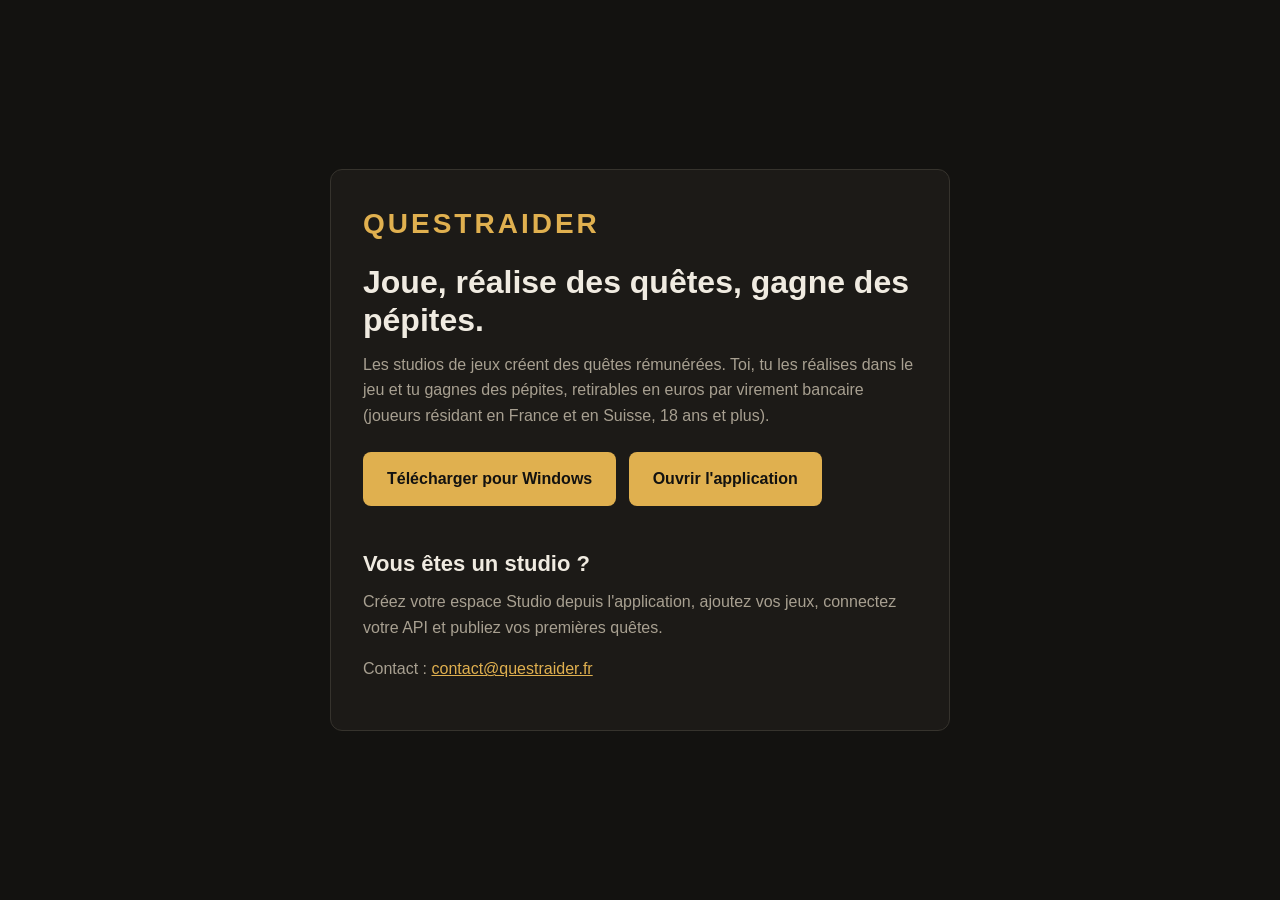
==== index.html @ fbab7c14 "Site questraider.fr : accueil et domaine" ====
<!doctype html>
<html lang="fr">
<head>
<meta charset="utf-8">
<meta name="viewport" content="width=device-width, initial-scale=1">
<meta name="description" content="QuestRaider : réalise des quêtes dans tes jeux préférés et gagne des pépites, retirables en euros.">
<title>QuestRaider</title>
<!--
  Page d'accueil minimale de questraider.fr (remplace la page de parking Ionos).
  Un vrai site sur le domaine d'envoi rassure les filtres anti-spam et les destinataires qui cliquent sur les liens.
-->
<style>
  :root { --ink:#131210; --gold:#E0B04F; --gold-hover:#EAC36F; --text:#F0EBE1; --text2:#A8A091; --surface:#1C1A17; --border:#36332D; }
  * { box-sizing:border-box; }
  body { margin:0; min-height:100vh; display:flex; align-items:center; justify-content:center; padding:24px 16px;
    background:var(--ink); color:var(--text); font-family:'Barlow','Segoe UI',Helvetica,Arial,sans-serif; line-height:1.6; }
  main { width:100%; max-width:620px; background:var(--surface); border:1px solid var(--border); border-radius:12px; padding:32px; }
  .logo { font-family:'Barlow Condensed','Arial Narrow',Arial,sans-serif; font-weight:700; font-size:28px; letter-spacing:3px;
    text-transform:uppercase; color:var(--gold); margin:0 0 16px; }
  h1 { font-family:'Barlow Condensed','Arial Narrow',Arial,sans-serif; font-size:32px; line-height:1.2; margin:0 0 12px; }
  h2 { font-family:'Barlow Condensed','Arial Narrow',Arial,sans-serif; font-size:22px; margin:24px 0 8px; }
  p { margin:0 0 16px; color:var(--text2); }
  .btn { display:inline-block; background:var(--gold); color:var(--ink); font-weight:700; text-decoration:none;
    padding:14px 24px; border-radius:8px; margin:8px 8px 16px 0; }
  .btn:hover, .btn:focus-visible { background:var(--gold-hover); }
  .btn:focus-visible { outline:2px solid #fff; outline-offset:2px; }
  a { color:var(--gold); }
</style>
</head>
<body>
<main>
  <p class="logo">QuestRaider</p>
  <h1>Joue, réalise des quêtes, gagne des pépites.</h1>
  <p>Les studios de jeux créent des quêtes rémunérées. Toi, tu les réalises dans le jeu et tu gagnes des pépites, retirables en euros par virement bancaire (joueurs résidant en France et en Suisse, 18 ans et plus).</p>
  <a class="btn" href="/telecharger/">Télécharger pour Windows</a>
  <a class="btn" href="/ouvrir/">Ouvrir l'application</a>
  <h2>Vous êtes un studio ?</h2>
  <p>Créez votre espace Studio depuis l'application, ajoutez vos jeux, connectez votre API et publiez vos premières quêtes.</p>
  <p>Contact : <a href="mailto:contact@questraider.fr">contact@questraider.fr</a></p>
</main>
</body>
</html>
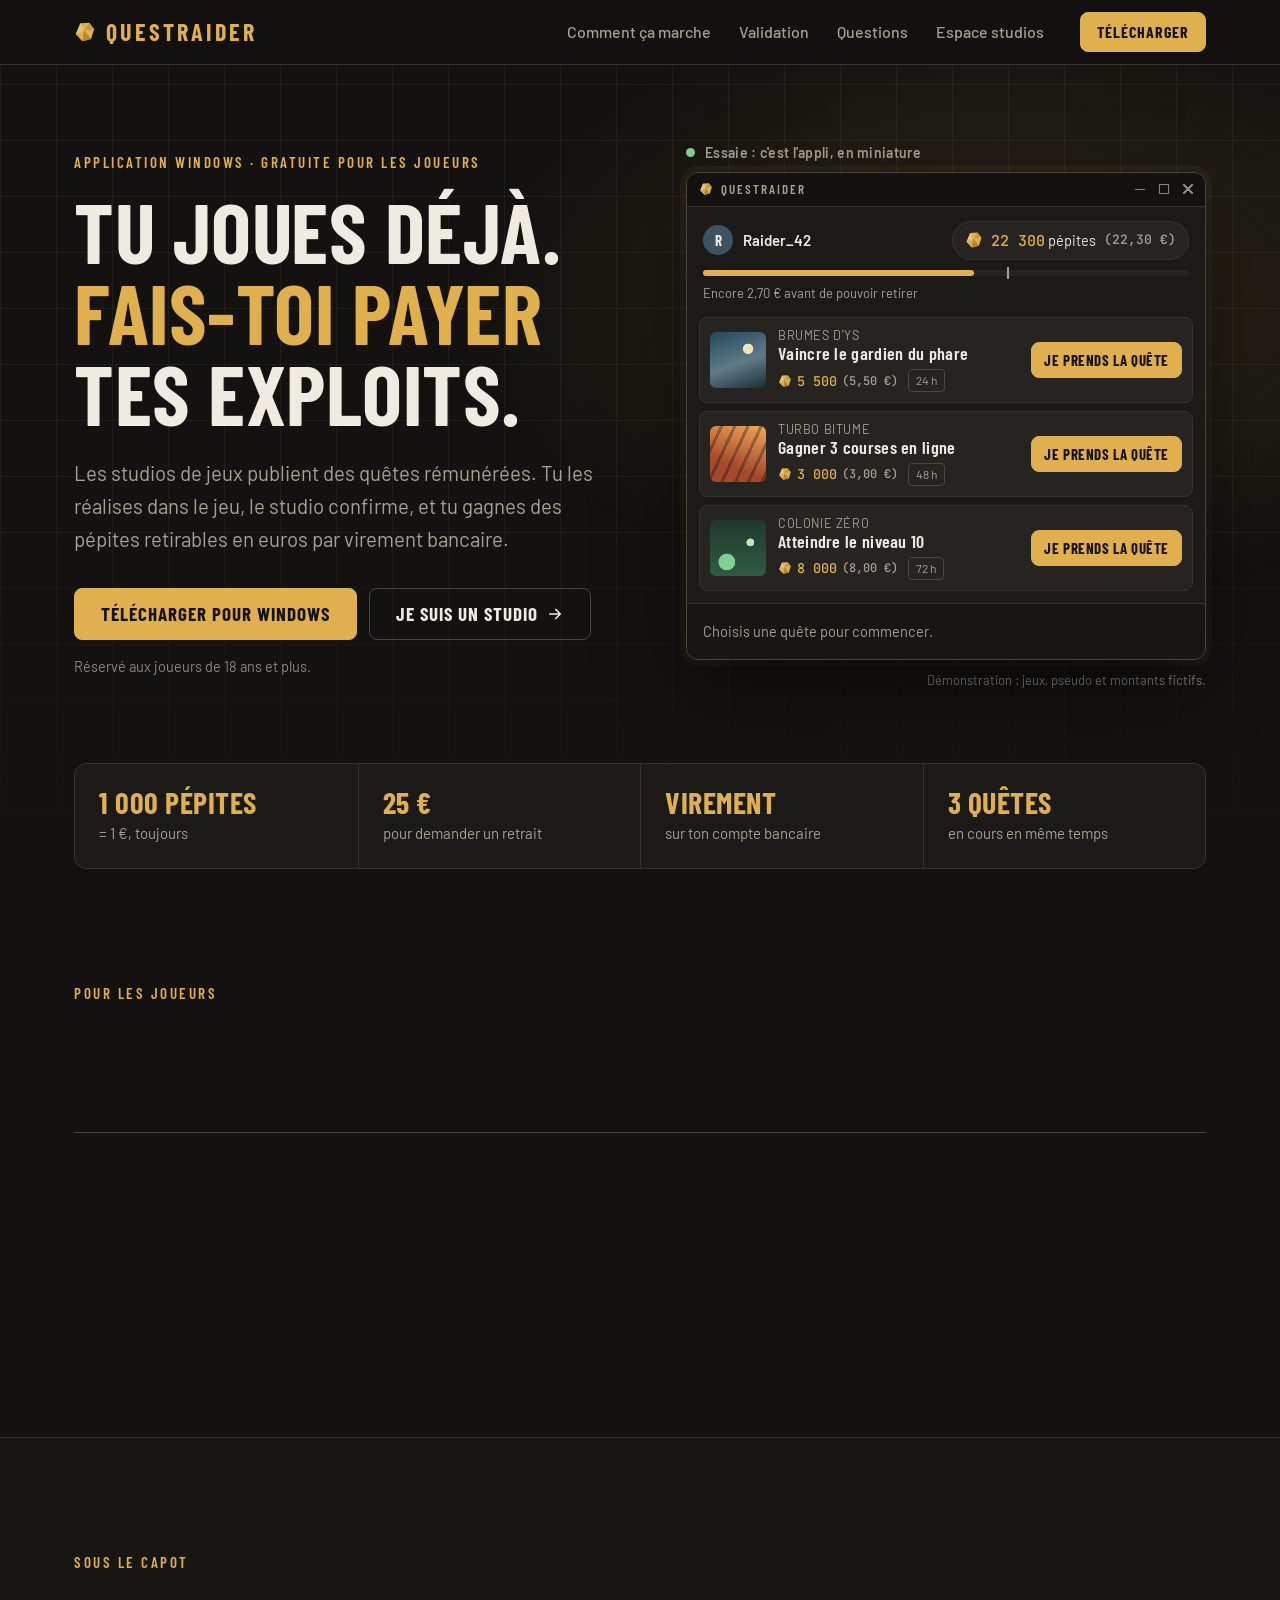
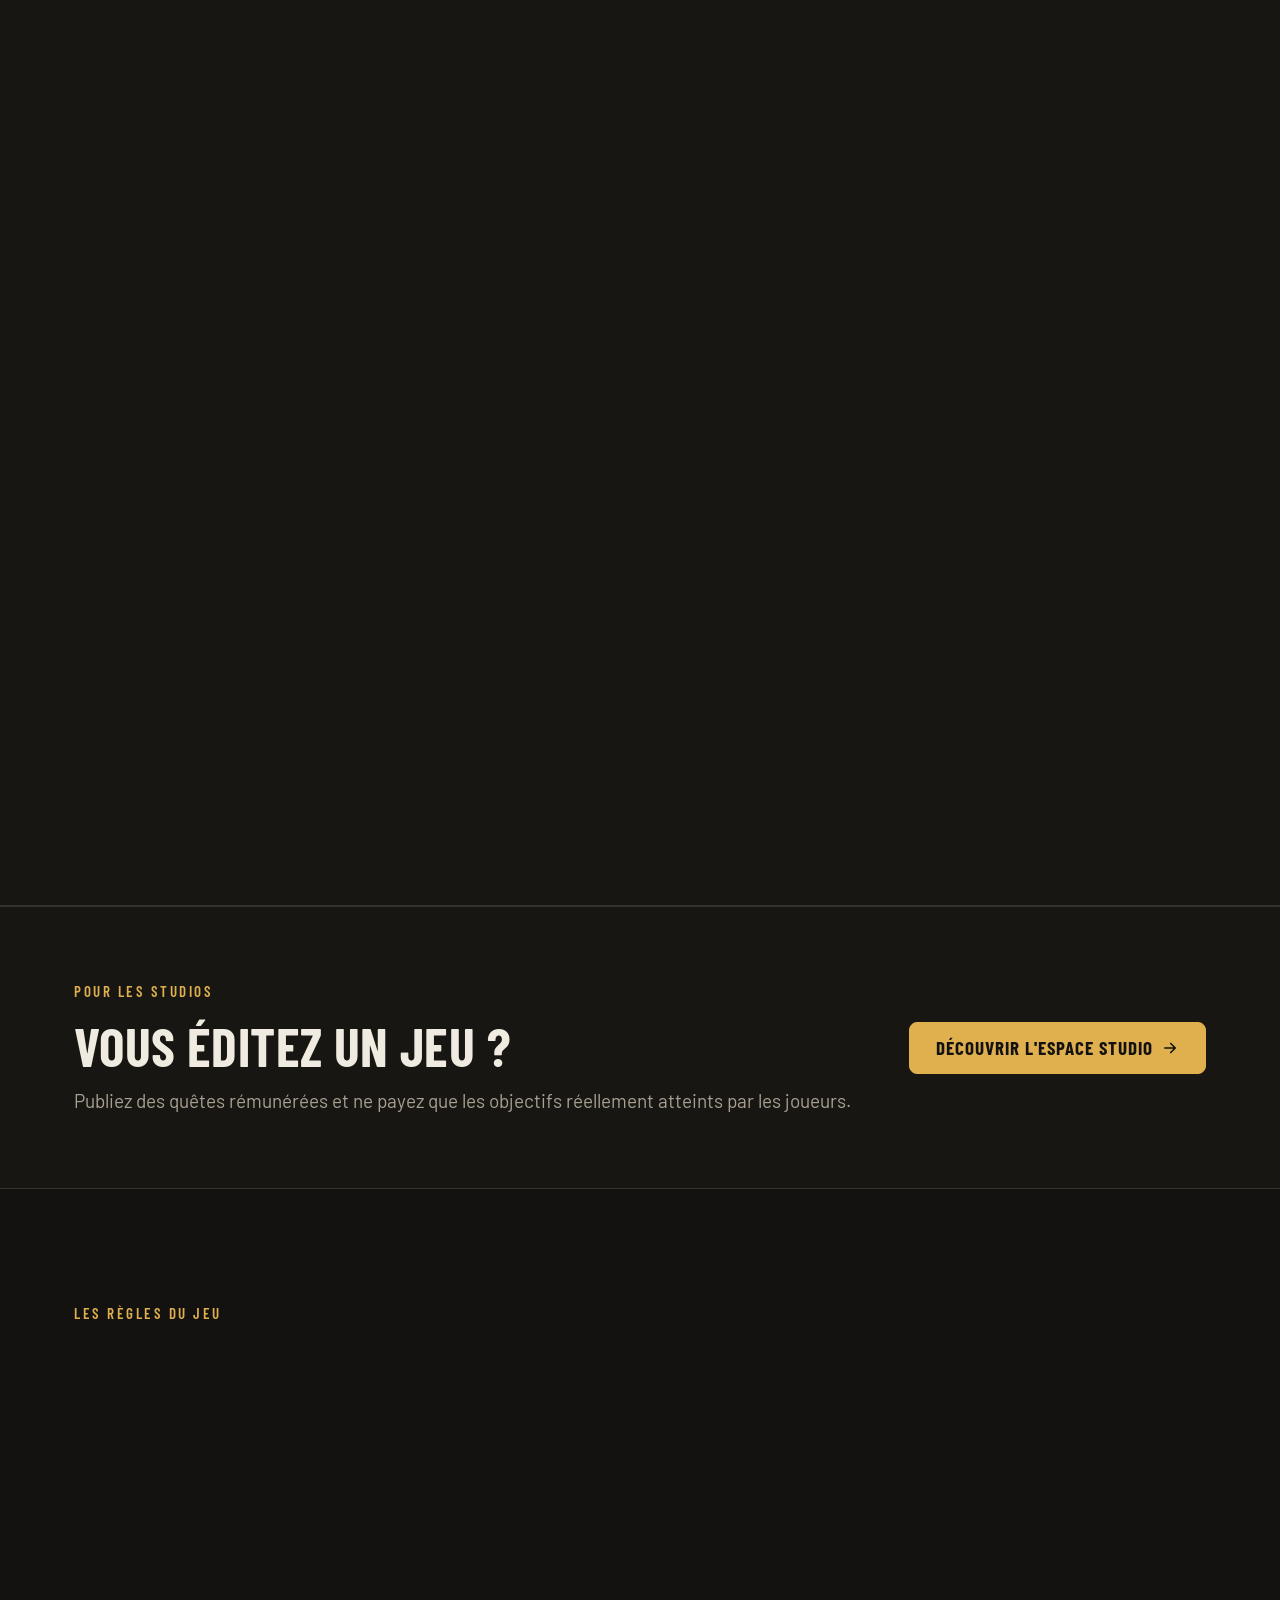
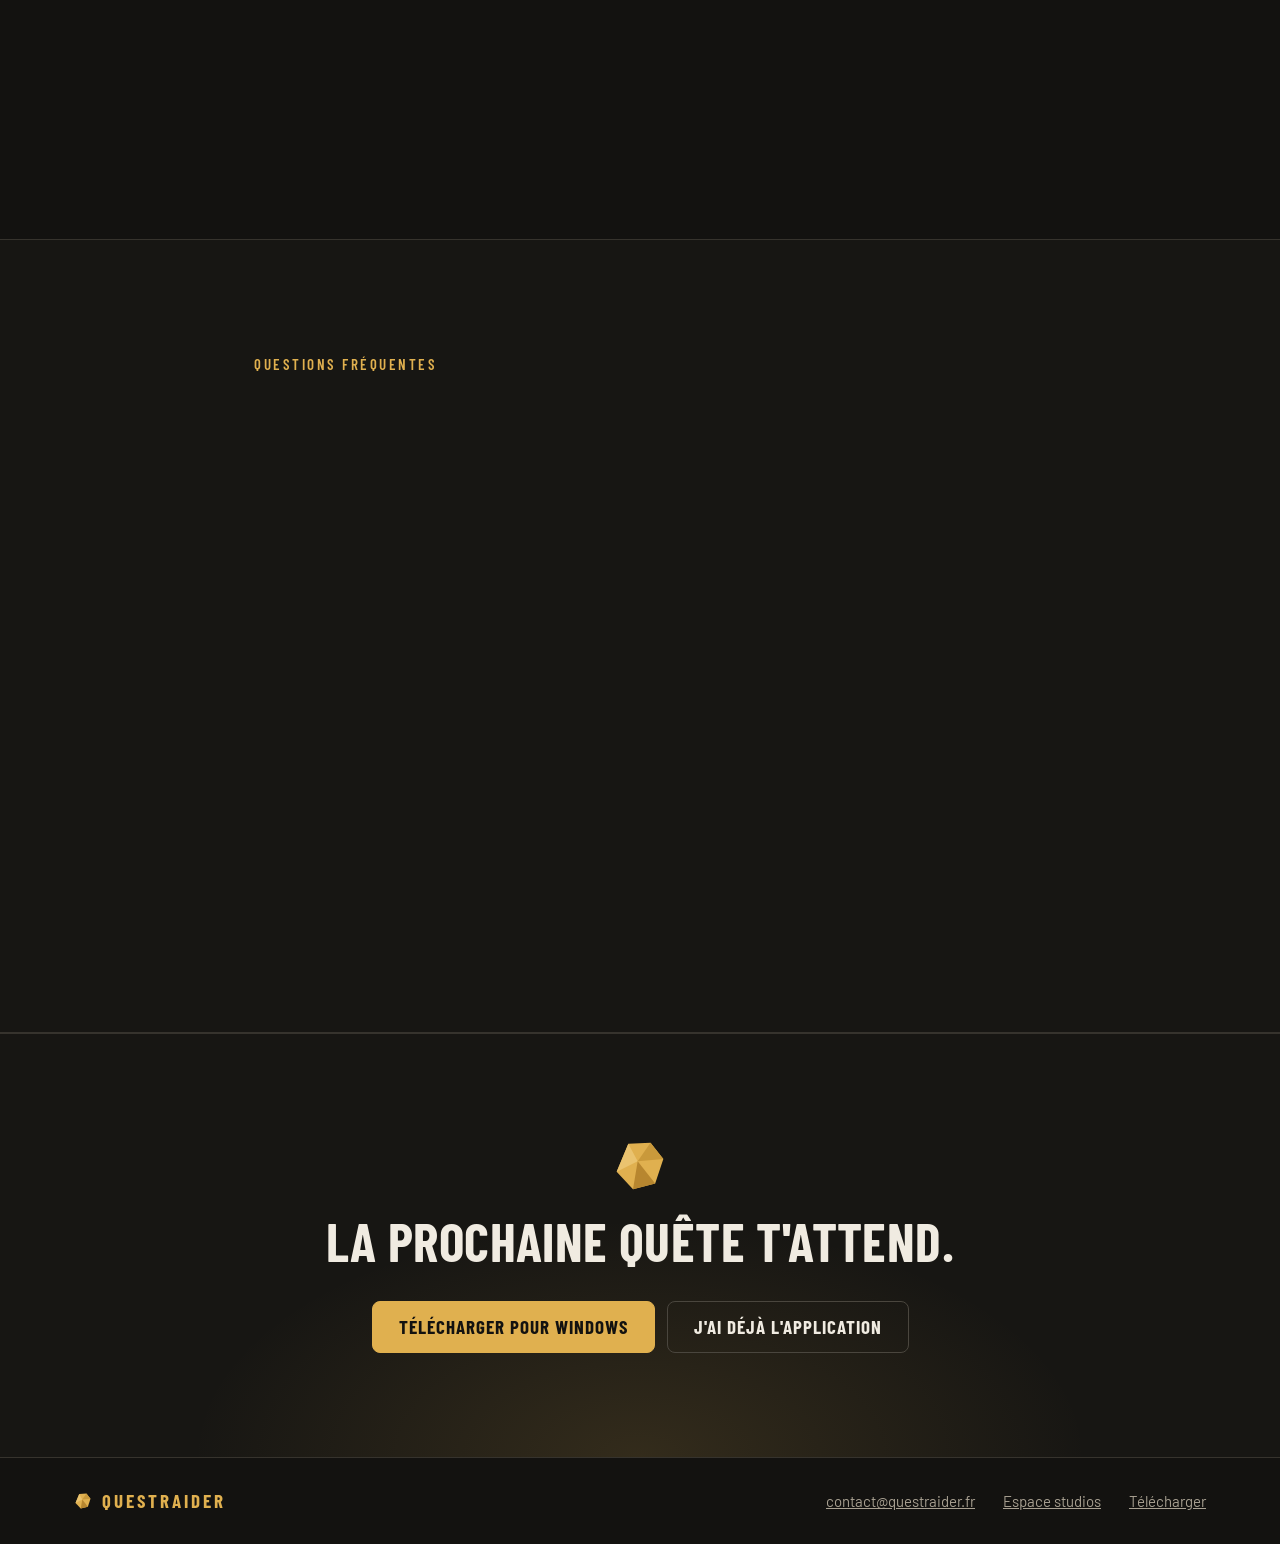
==== commit 6bbbdb27: "site joueurs: v1.0.0" ====
--- a/index.html
+++ b/index.html
@@ -3,40 +3,301 @@
 <head>
 <meta charset="utf-8">
 <meta name="viewport" content="width=device-width, initial-scale=1">
-<meta name="description" content="QuestRaider : réalise des quêtes dans tes jeux préférés et gagne des pépites, retirables en euros.">
-<title>QuestRaider</title>
-<!--
-  Page d'accueil minimale de questraider.fr (remplace la page de parking Ionos).
-  Un vrai site sur le domaine d'envoi rassure les filtres anti-spam et les destinataires qui cliquent sur les liens.
--->
-<style>
-  :root { --ink:#131210; --gold:#E0B04F; --gold-hover:#EAC36F; --text:#F0EBE1; --text2:#A8A091; --surface:#1C1A17; --border:#36332D; }
-  * { box-sizing:border-box; }
-  body { margin:0; min-height:100vh; display:flex; align-items:center; justify-content:center; padding:24px 16px;
-    background:var(--ink); color:var(--text); font-family:'Barlow','Segoe UI',Helvetica,Arial,sans-serif; line-height:1.6; }
-  main { width:100%; max-width:620px; background:var(--surface); border:1px solid var(--border); border-radius:12px; padding:32px; }
-  .logo { font-family:'Barlow Condensed','Arial Narrow',Arial,sans-serif; font-weight:700; font-size:28px; letter-spacing:3px;
-    text-transform:uppercase; color:var(--gold); margin:0 0 16px; }
-  h1 { font-family:'Barlow Condensed','Arial Narrow',Arial,sans-serif; font-size:32px; line-height:1.2; margin:0 0 12px; }
-  h2 { font-family:'Barlow Condensed','Arial Narrow',Arial,sans-serif; font-size:22px; margin:24px 0 8px; }
-  p { margin:0 0 16px; color:var(--text2); }
-  .btn { display:inline-block; background:var(--gold); color:var(--ink); font-weight:700; text-decoration:none;
-    padding:14px 24px; border-radius:8px; margin:8px 8px 16px 0; }
-  .btn:hover, .btn:focus-visible { background:var(--gold-hover); }
-  .btn:focus-visible { outline:2px solid #fff; outline-offset:2px; }
-  a { color:var(--gold); }
-</style>
+<title>QuestRaider — Gagne de l'argent en jouant à tes jeux PC</title>
+<meta name="description" content="Réalise des quêtes rémunérées dans tes jeux PC et gagne des pépites, retirables en euros par virement bancaire. Application Windows gratuite pour les joueurs.">
+<meta name="theme-color" content="#131210">
+<meta http-equiv="Content-Security-Policy" content="default-src 'self'; img-src 'self' data:; style-src 'self'; script-src 'self'; font-src 'self'; base-uri 'self'; form-action 'none'">
+<link rel="canonical" href="https://questraider.fr/">
+<meta property="og:type" content="website">
+<meta property="og:site_name" content="QuestRaider">
+<meta property="og:url" content="https://questraider.fr/">
+<meta property="og:title" content="QuestRaider — Gagne de l'argent en jouant à tes jeux PC">
+<meta property="og:description" content="Les studios publient des quêtes rémunérées. Tu les réalises dans le jeu, tu gagnes des pépites, tu les retires en euros.">
+<meta property="og:image" content="https://questraider.fr/assets/img/partage.png">
+<meta property="og:image:width" content="1200">
+<meta property="og:image:height" content="630">
+<meta property="og:image:alt" content="QuestRaider : des quêtes payées dans tes jeux">
+<meta property="og:locale" content="fr_FR">
+<meta name="twitter:card" content="summary_large_image">
+<script type="application/ld+json">{"@context":"https://schema.org","@graph":[{"@type":"Organization","@id":"https://questraider.fr/#organisation","name":"QuestRaider","url":"https://questraider.fr/","logo":"https://questraider.fr/assets/img/logo.png","email":"contact@questraider.fr"},{"@type":"WebSite","@id":"https://questraider.fr/#site","url":"https://questraider.fr/","name":"QuestRaider","inLanguage":"fr-FR","publisher":{"@id":"https://questraider.fr/#organisation"}},{"@type":"SoftwareApplication","name":"QuestRaider","description":"Application qui permet de réaliser des quêtes rémunérées dans des jeux vidéo et de retirer ses gains en euros.","operatingSystem":"Windows","applicationCategory":"GameApplication","downloadUrl":"https://questraider.fr/telecharger/","offers":{"@type":"Offer","price":"0","priceCurrency":"EUR"},"publisher":{"@id":"https://questraider.fr/#organisation"}},{"@type":"FAQPage","mainEntity":[{"@type":"Question","name":"C'est quoi, une pépite ?","acceptedAnswer":{"@type":"Answer","text":"C'est l'unité de compte de QuestRaider. 1 000 pépites valent 1 €. L'appli affiche toujours les deux : « 27 300 pépites (27,30 €) »."}},{"@type":"Question","name":"Comment je récupère mon argent ?","acceptedAnswer":{"@type":"Answer","text":"Dès que ton solde atteint 25 €, tu demandes un retrait dans l'appli. Tu indiques ton identité et ton IBAN, tu déposes une pièce d'identité, et l'équipe fait le virement sur ton compte bancaire."}},{"@type":"Question","name":"Qui peut s'inscrire comme joueur ?","acceptedAnswer":{"@type":"Answer","text":"Toute personne de 18 ans ou plus, avec un PC sous Windows (64 bits)."}},{"@type":"Question","name":"Comment QuestRaider sait que j'ai réussi ?","acceptedAnswer":{"@type":"Answer","text":"Il le demande au serveur du jeu, qui te reconnaît grâce à ton adresse e-mail. Utilise donc la même adresse sur QuestRaider et sur ton compte de jeu."}},{"@type":"Question","name":"Et si le jeu dit que ce n'est pas encore réussi ?","acceptedAnswer":{"@type":"Answer","text":"Tu gardes ta place. Tu peux revalider 5 minutes plus tard, tant que le délai de la quête n'est pas écoulé. Passé ce délai, la place est libérée."}},{"@type":"Question","name":"Est-ce que c'est gratuit ?","acceptedAnswer":{"@type":"Answer","text":"Oui. L'application est gratuite pour les joueurs : ce sont les studios qui financent les récompenses des quêtes."}}]}]}</script>
+<link rel="icon" href="/favicon.svg" type="image/svg+xml">
+<link rel="preload" href="/assets/fonts/barlow-condensed-latin-700-normal.woff2" as="font" type="font/woff2" crossorigin>
+<link rel="stylesheet" href="/assets/css/style.css">
+<script src="/assets/js/main.js" defer></script>
 </head>
 <body>
-<main>
-  <p class="logo">QuestRaider</p>
-  <h1>Joue, réalise des quêtes, gagne des pépites.</h1>
-  <p>Les studios de jeux créent des quêtes rémunérées. Toi, tu les réalises dans le jeu et tu gagnes des pépites, retirables en euros par virement bancaire (joueurs résidant en France et en Suisse, 18 ans et plus).</p>
-  <a class="btn" href="/telecharger/">Télécharger pour Windows</a>
-  <a class="btn" href="/ouvrir/">Ouvrir l'application</a>
-  <h2>Vous êtes un studio ?</h2>
-  <p>Créez votre espace Studio depuis l'application, ajoutez vos jeux, connectez votre API et publiez vos premières quêtes.</p>
-  <p>Contact : <a href="mailto:contact@questraider.fr">contact@questraider.fr</a></p>
+<a class="skip" href="#contenu">Aller au contenu</a>
+
+<svg width="0" height="0" class="defs" aria-hidden="true" focusable="false">
+  <symbol id="pepite" viewBox="0 0 24 24">
+    <path d="M7 2.5 16.5 2 22 9l-3.5 10.5L9 22 2 14.5z" fill="#E0B04F"/>
+    <path d="M7 2.5 11 10 2 14.5z" fill="#EAC36F"/>
+    <path d="M11 10 16.5 2 22 9z" fill="#C9993B"/>
+    <path d="M11 10 9 22l9.5-2.5z" fill="#B7862F"/>
+  </symbol>
+  <symbol id="check" viewBox="0 0 24 24"><path d="m5 12.5 4.5 4.5L19 7.5" fill="none" stroke="currentColor" stroke-width="2.6" stroke-linecap="round" stroke-linejoin="round"/></symbol>
+  <symbol id="fleche" viewBox="0 0 24 24"><path d="M5 12h14m-6-6 6 6-6 6" fill="none" stroke="currentColor" stroke-width="2.2" stroke-linecap="round" stroke-linejoin="round"/></symbol>
+</svg>
+
+<header class="nav" id="haut">
+  <div class="wrap nav__in">
+    <a class="logo" href="#haut" aria-label="QuestRaider, haut de page"><svg width="22" height="22" aria-hidden="true"><use href="#pepite"/></svg>QuestRaider</a>
+    <nav aria-label="Sections de la page">
+      <ul class="nav__links">
+        <li><a href="#joueurs">Comment ça marche</a></li>
+        <li><a href="#validation">Validation</a></li>
+        <li><a href="#questions">Questions</a></li>
+        <li><a href="/studios/">Espace studios</a></li>
+      </ul>
+    </nav>
+    <a class="btn btn--s" href="/telecharger/">Télécharger</a>
+  </div>
+</header>
+
+<main id="contenu">
+
+<!-- ───────────── Accueil ───────────── -->
+<section class="hero">
+  <div class="hero__grid" aria-hidden="true"></div>
+  <div class="wrap hero__in">
+    <div class="hero__txt">
+      <p class="kicker">Application Windows · gratuite pour les joueurs</p>
+      <h1>Tu joues déjà.<br><span class="or">Fais-toi payer</span><br>tes exploits.</h1>
+      <p class="lead">Les studios de jeux publient des quêtes rémunérées. Tu les réalises dans le jeu, le studio confirme, et tu gagnes des pépites retirables en euros par virement bancaire.</p>
+      <div class="cta">
+        <a class="btn" href="/telecharger/">Télécharger pour Windows</a>
+        <a class="btn btn--ghost" href="/studios/">Je suis un studio <svg width="18" height="18" aria-hidden="true"><use href="#fleche"/></svg></a>
+      </div>
+      <p class="small">Réservé aux joueurs de 18 ans et plus.</p>
+    </div>
+
+    <!-- Aperçu 1 : l'appli côté joueur -->
+    <div class="hero__demo">
+      <p class="demo-tag"><span class="pulse" aria-hidden="true"></span>Essaie : c'est l'appli, en miniature</p>
+      <div class="app" id="demo-joueur">
+        <div class="app__bar" aria-hidden="true">
+          <span class="app__title"><svg width="14" height="14"><use href="#pepite"/></svg>QuestRaider</span>
+          <span class="app__win"><i></i><i></i><i></i></span>
+        </div>
+        <div class="app__top">
+          <div class="app__who"><span class="avatar" aria-hidden="true">R</span><span>Raider_42</span></div>
+          <div class="solde" id="solde">
+            <svg width="18" height="18" aria-hidden="true"><use href="#pepite"/></svg>
+            <span class="solde__n"><b id="solde-pepites">22 300</b> pépites</span>
+            <span class="solde__e" id="solde-euros">(22,30 €)</span>
+          </div>
+        </div>
+        <div class="seuil">
+          <div class="seuil__bar"><span id="seuil-fill"></span><i aria-hidden="true"></i></div>
+          <p class="seuil__txt" id="seuil-txt">Encore 2,70 € avant de pouvoir retirer</p>
+        </div>
+        <ul class="quetes" id="quetes">
+          <li class="quete" data-pepites="5500" data-etat="libre">
+            <div class="quete__art quete__art--a" aria-hidden="true"></div>
+            <div class="quete__txt">
+              <p class="quete__jeu">Brumes d'Ys</p>
+              <p class="quete__nom">Vaincre le gardien du phare</p>
+              <p class="quete__meta"><span class="gain"><svg width="14" height="14" aria-hidden="true"><use href="#pepite"/></svg>5 500 <small>(5,50 €)</small></span><span class="quete__delai">24 h</span><span class="quete__etat"></span></p>
+            </div>
+            <button class="btn btn--xs quete__btn" type="button">Je prends la quête</button>
+          </li>
+          <li class="quete" data-pepites="3000" data-etat="libre">
+            <div class="quete__art quete__art--b" aria-hidden="true"></div>
+            <div class="quete__txt">
+              <p class="quete__jeu">Turbo Bitume</p>
+              <p class="quete__nom">Gagner 3 courses en ligne</p>
+              <p class="quete__meta"><span class="gain"><svg width="14" height="14" aria-hidden="true"><use href="#pepite"/></svg>3 000 <small>(3,00 €)</small></span><span class="quete__delai">48 h</span><span class="quete__etat"></span></p>
+            </div>
+            <button class="btn btn--xs quete__btn" type="button">Je prends la quête</button>
+          </li>
+          <li class="quete" data-pepites="8000" data-etat="libre">
+            <div class="quete__art quete__art--c" aria-hidden="true"></div>
+            <div class="quete__txt">
+              <p class="quete__jeu">Colonie Zéro</p>
+              <p class="quete__nom">Atteindre le niveau 10</p>
+              <p class="quete__meta"><span class="gain"><svg width="14" height="14" aria-hidden="true"><use href="#pepite"/></svg>8 000 <small>(8,00 €)</small></span><span class="quete__delai">72 h</span><span class="quete__etat"></span></p>
+            </div>
+            <button class="btn btn--xs quete__btn" type="button">Je prends la quête</button>
+          </li>
+        </ul>
+        <div class="app__foot">
+          <p id="demo-msg" role="status" aria-live="polite">Choisis une quête pour commencer.</p>
+          <button class="lien" type="button" id="demo-reset" hidden>Recommencer</button>
+        </div>
+      </div>
+      <p class="demo-note">Démonstration : jeux, pseudo et montants fictifs.</p>
+    </div>
+  </div>
+
+  <div class="wrap">
+    <ul class="faits">
+      <li><b>1 000 pépites</b><span>= 1 €, toujours</span></li>
+      <li><b>25 €</b><span>pour demander un retrait</span></li>
+      <li><b>Virement</b><span>sur ton compte bancaire</span></li>
+      <li><b>3 quêtes</b><span>en cours en même temps</span></li>
+    </ul>
+  </div>
+</section>
+
+<!-- ───────────── Joueurs ───────────── -->
+<section class="bloc" id="joueurs">
+  <div class="wrap">
+    <p class="kicker">Pour les joueurs</p>
+    <h2>Quatre étapes, pas une de plus.</h2>
+    <ol class="etapes">
+      <li>
+        <span class="etapes__n">01</span>
+        <h3>Tu choisis une quête</h3>
+        <p>Le catalogue affiche les jeux, l'objectif, la récompense et le temps dont tu disposes : 12, 24, 48 ou 72 heures.</p>
+      </li>
+      <li>
+        <span class="etapes__n">02</span>
+        <h3>Tu joues</h3>
+        <p>Dans le vrai jeu, avec la même adresse e-mail que sur QuestRaider. C'est elle qui permet au studio de te reconnaître.</p>
+      </li>
+      <li>
+        <span class="etapes__n">03</span>
+        <h3>Tu valides</h3>
+        <p>Un bouton dans l'appli. QuestRaider demande au studio si l'objectif est atteint, la réponse arrive en quelques secondes.</p>
+      </li>
+      <li>
+        <span class="etapes__n">04</span>
+        <h3>Tu encaisses</h3>
+        <p>Les pépites arrivent sur ton solde. Dès 25 €, tu demandes un virement sur ton compte bancaire.</p>
+      </li>
+    </ol>
+  </div>
+</section>
+
+<!-- ───────────── Validation (aperçu 2) ───────────── -->
+<section class="bloc bloc--scene" id="validation">
+  <div class="wrap">
+    <p class="kicker">Sous le capot</p>
+    <h2>Pas de capture d'écran à envoyer.<br>Le jeu répond lui-même.</h2>
+    <p class="chapo">Quand un joueur clique sur « Valider la quête », QuestRaider pose une seule question au serveur du jeu : cette quête est-elle réussie pour ce joueur ? Lance l'appel pour voir ce qui se passe dans chaque cas.</p>
+
+    <div class="flux" id="demo-api" data-cas="ok">
+      <div class="flux__cas" role="group" aria-label="Cas à simuler">
+        <button type="button" class="chip" data-cas="ok" aria-pressed="true">Quête réussie</button>
+        <button type="button" class="chip" data-cas="non" aria-pressed="false">Pas encore réussie</button>
+        <button type="button" class="chip" data-cas="muet" aria-pressed="false">Le studio ne répond pas</button>
+      </div>
+
+      <div class="flux__ligne" aria-hidden="true">
+        <div class="noeud"><span class="noeud__ic">1</span><b>Appli du joueur</b><small>« Valider la quête »</small></div>
+        <div class="tuyau"><span class="paquet paquet--aller"></span></div>
+        <div class="noeud"><span class="noeud__ic">2</span><b>QuestRaider</b><small>signe la demande</small></div>
+        <div class="tuyau"><span class="paquet paquet--aller paquet--b"></span><span class="paquet paquet--retour"></span></div>
+        <div class="noeud"><span class="noeud__ic">3</span><b>Serveur du jeu</b><small>répond oui ou non</small></div>
+      </div>
+
+      <div class="flux__codes">
+        <figure class="code">
+          <figcaption>Ce que QuestRaider envoie</figcaption>
+<pre><code><span class="c-k">POST</span> https://api.votre-jeu.example/questraider
+Content-Type: application/json
+X-QuestRaider-Timestamp: <span class="c-n">1795376785</span>
+X-QuestRaider-Signature: sha256=<span class="c-n">9f2c41…e41b</span>
+
+{ <span class="c-s">"quest_name"</span>: <span class="c-s">"gardien_du_phare"</span>,
+  <span class="c-s">"email"</span>: <span class="c-s">"joueur@exemple.fr"</span> }</code></pre>
+        </figure>
+        <figure class="code code--rep">
+          <figcaption>Ce que le jeu répond</figcaption>
+          <pre><code id="api-rep" class="attente">— en attente de l'appel —</code></pre>
+          <p class="verdict" id="api-verdict" role="status" aria-live="polite"></p>
+        </figure>
+      </div>
+
+      <div class="flux__go">
+        <button class="btn" type="button" id="api-go">Lancer l'appel</button>
+        <p class="small">La demande est signée avec la clé secrète du studio : le serveur du jeu peut vérifier qu'elle vient bien de QuestRaider.</p>
+      </div>
+    </div>
+  </div>
+</section>
+
+<!-- ───────────── Renvoi vers la landing studios ───────────── -->
+<section class="bande" id="studios">
+  <div class="wrap bande__in">
+    <div>
+      <p class="kicker">Pour les studios</p>
+      <h2>Vous éditez un jeu ?</h2>
+      <p class="chapo">Publiez des quêtes rémunérées et ne payez que les objectifs réellement atteints par les joueurs.</p>
+    </div>
+    <a class="btn" href="/studios/">Découvrir l'espace Studio <svg width="18" height="18" aria-hidden="true"><use href="#fleche"/></svg></a>
+  </div>
+</section>
+
+<!-- ───────────── Confiance ───────────── -->
+<section class="bloc" id="confiance">
+  <div class="wrap">
+    <p class="kicker">Les règles du jeu</p>
+    <h2>Chacun sait à quoi s'en tenir.</h2>
+    <ul class="regles">
+      <li><svg width="20" height="20" aria-hidden="true"><use href="#check"/></svg><div><h3>Des studios vérifiés</h3><p>Chaque studio et chaque jeu est contrôlé par l'équipe avant d'apparaître dans le catalogue.</p></div></li>
+      <li><svg width="20" height="20" aria-hidden="true"><use href="#check"/></svg><div><h3>Un budget réservé d'avance</h3><p>La récompense d'une quête est bloquée dès sa publication : une place prise est une place payable.</p></div></li>
+      <li><svg width="20" height="20" aria-hidden="true"><use href="#check"/></svg><div><h3>Ton e-mail, avec ton accord</h3><p>Il n'est transmis au studio que si tu l'acceptes, pour vérifier tes quêtes. Tu peux retirer cet accord.</p></div></li>
+      <li><svg width="20" height="20" aria-hidden="true"><use href="#check"/></svg><div><h3>Une quête, une fois</h3><p>Chaque quête se réussit une seule fois par joueur. Les connexions par VPN sont refusées.</p></div></li>
+    </ul>
+  </div>
+</section>
+
+<!-- ───────────── Questions ───────────── -->
+<section class="bloc bloc--scene" id="questions">
+  <div class="wrap wrap--etroit">
+    <p class="kicker">Questions fréquentes</p>
+    <h2>Ce qu'on nous demande.</h2>
+    <div class="faq">
+      <details>
+        <summary>C'est quoi, une pépite ?</summary>
+        <p>C'est l'unité de compte de QuestRaider. 1 000 pépites valent 1 €. L'appli affiche toujours les deux : « 27 300 pépites (27,30 €) ».</p>
+      </details>
+      <details>
+        <summary>Comment je récupère mon argent ?</summary>
+        <p>Dès que ton solde atteint 25 €, tu demandes un retrait dans l'appli. Tu indiques ton identité et ton IBAN, tu déposes une pièce d'identité, et l'équipe fait le virement sur ton compte bancaire.</p>
+      </details>
+      <details>
+        <summary>Qui peut s'inscrire comme joueur ?</summary>
+        <p>Toute personne de 18 ans ou plus, avec un PC sous Windows (64 bits).</p>
+      </details>
+      <details>
+        <summary>Comment QuestRaider sait que j'ai réussi ?</summary>
+        <p>Il le demande au serveur du jeu, qui te reconnaît grâce à ton adresse e-mail. Utilise donc la même adresse sur QuestRaider et sur ton compte de jeu.</p>
+      </details>
+      <details>
+        <summary>Et si le jeu dit que ce n'est pas encore réussi ?</summary>
+        <p>Tu gardes ta place. Tu peux revalider 5 minutes plus tard, tant que le délai de la quête n'est pas écoulé. Passé ce délai, la place est libérée.</p>
+      </details>
+      <details>
+        <summary>Est-ce que c'est gratuit ?</summary>
+        <p>Oui. L'application est gratuite pour les joueurs : ce sont les studios qui financent les récompenses des quêtes.</p>
+      </details>
+    </div>
+  </div>
+</section>
+
+<!-- ───────────── Appel final ───────────── -->
+<section class="fin">
+  <div class="wrap fin__in">
+    <svg width="56" height="56" aria-hidden="true"><use href="#pepite"/></svg>
+    <h2>La prochaine quête t'attend.</h2>
+    <div class="cta cta--centre">
+      <a class="btn" href="/telecharger/">Télécharger pour Windows</a>
+      <a class="btn btn--ghost" href="/ouvrir/">J'ai déjà l'application</a>
+    </div>
+  </div>
+</section>
+
 </main>
+
+<footer class="pied">
+  <div class="wrap pied__in">
+    <span class="logo logo--s"><svg width="18" height="18" aria-hidden="true"><use href="#pepite"/></svg>QuestRaider</span>
+    <a href="mailto:contact@questraider.fr">contact@questraider.fr</a>
+    <a href="/studios/">Espace studios</a>
+    <a href="/telecharger/">Télécharger</a>
+  </div>
+</footer>
 </body>
 </html>
--- a/assets/css/style.css
+++ b/assets/css/style.css
@@ -0,0 +1,386 @@
+/* QuestRaider — landing page. Couleurs « Laiton » reprises de l'appli (design/tokens.ts). */
+
+@font-face { font-family: 'Barlow'; font-weight: 400; font-display: swap; src: url('../fonts/barlow-latin-400-normal.woff2') format('woff2'); }
+@font-face { font-family: 'Barlow'; font-weight: 500; font-display: swap; src: url('../fonts/barlow-latin-500-normal.woff2') format('woff2'); }
+@font-face { font-family: 'Barlow'; font-weight: 600; font-display: swap; src: url('../fonts/barlow-latin-600-normal.woff2') format('woff2'); }
+@font-face { font-family: 'Barlow'; font-weight: 700; font-display: swap; src: url('../fonts/barlow-latin-700-normal.woff2') format('woff2'); }
+@font-face { font-family: 'Barlow Condensed'; font-weight: 600; font-display: swap; src: url('../fonts/barlow-condensed-latin-600-normal.woff2') format('woff2'); }
+@font-face { font-family: 'Barlow Condensed'; font-weight: 700; font-display: swap; src: url('../fonts/barlow-condensed-latin-700-normal.woff2') format('woff2'); }
+@font-face { font-family: 'JetBrains Mono'; font-weight: 500; font-display: swap; src: url('../fonts/jetbrains-mono-latin-500-normal.woff2') format('woff2'); }
+
+:root {
+  --bg: #131210;
+  --scene: #171613;
+  --s1: #1C1A17;
+  --s2: #262420;
+  --border: #36332D;
+  --border-2: #4A463E;
+  --text: #F0EBE1;
+  --text-2: #A8A091;
+  --text-3: #8C8577;
+  --gold: #E0B04F;
+  --gold-hover: #EAC36F;
+  --gold-press: #C9993B;
+  --on-gold: #131210;
+  --green: #7FCF96;
+  --green-bg: #1A2A1F;
+  --error: #F07A6A;
+  --error-bg: #2B1A17;
+  --warn: #F2A65A;
+  --warn-bg: #2B2216;
+  --info: #9DB8D0;
+  --info-bg: #1A222B;
+  --title: 'Barlow Condensed', 'Arial Narrow', sans-serif;
+  --body: 'Barlow', 'Segoe UI', Helvetica, Arial, sans-serif;
+  --mono: 'JetBrains Mono', Consolas, monospace;
+  --r-s: 6px;
+  --r-m: 8px;
+  --r-l: 12px;
+  --ease: cubic-bezier(.2, .7, .2, 1);
+}
+
+*, *::before, *::after { box-sizing: border-box; }
+html { scroll-behavior: smooth; scroll-padding-top: 80px; -webkit-text-size-adjust: 100%; }
+body { margin: 0; background: var(--bg); color: var(--text); font: 400 17px/1.6 var(--body); overflow-x: hidden; }
+h1, h2, h3, p, ul, ol, dl, dd, figure, pre { margin: 0; }
+ul, ol { padding: 0; list-style: none; }
+a { color: var(--gold); }
+button { font: inherit; color: inherit; cursor: pointer; }
+:focus-visible { outline: 2px solid #fff; outline-offset: 3px; border-radius: 4px; }
+.defs { position: absolute; }
+[hidden] { display: none !important; }
+
+.skip { position: absolute; left: 16px; top: -60px; z-index: 100; background: var(--gold); color: var(--on-gold); padding: 10px 16px; border-radius: var(--r-m); font-weight: 700; text-decoration: none; }
+.skip:focus { top: 12px; }
+
+.wrap { width: 100%; max-width: 1180px; margin: 0 auto; padding: 0 24px; }
+.wrap--etroit { max-width: 820px; }
+
+/* ── Typo ── */
+h1, h2, h3, .logo, .kicker, .btn, .calc__titre { font-family: var(--title); }
+h1 { font-weight: 700; font-size: clamp(46px, 6.6vw, 88px); line-height: .96; text-transform: uppercase; letter-spacing: .5px; }
+h2 { font-weight: 700; font-size: clamp(32px, 4.2vw, 54px); line-height: 1.02; text-transform: uppercase; letter-spacing: .4px; }
+h3 { font-weight: 600; font-size: 23px; line-height: 1.15; letter-spacing: .3px; }
+.or { color: var(--gold); }
+.kicker { font-weight: 600; font-size: 15px; letter-spacing: 2.5px; text-transform: uppercase; color: var(--gold); margin-bottom: 16px; }
+.lead { font-size: clamp(18px, 1.6vw, 21px); color: var(--text-2); max-width: 34em; }
+.chapo { font-size: 19px; color: var(--text-2); max-width: 44em; margin-top: 20px; }
+.small { font-size: 14.5px; color: var(--text-3); line-height: 1.5; }
+code { font-family: var(--mono); font-size: .88em; }
+p code { background: var(--s2); border: 1px solid var(--border); border-radius: 4px; padding: 1px 6px; color: var(--text); white-space: nowrap; }
+
+/* ── Boutons ── */
+.btn { display: inline-flex; align-items: center; justify-content: center; gap: 8px; min-height: 52px; padding: 0 26px; border: 1px solid var(--gold); border-radius: var(--r-m);
+  background: var(--gold); color: var(--on-gold); font-weight: 700; font-size: 19px; letter-spacing: 1px; text-transform: uppercase; text-decoration: none; white-space: nowrap;
+  transition: background .15s, border-color .15s, transform .15s var(--ease); }
+.btn:hover { background: var(--gold-hover); border-color: var(--gold-hover); }
+.btn:active { background: var(--gold-press); transform: translateY(1px); }
+.btn--ghost { background: transparent; color: var(--text); border-color: var(--border-2); }
+.btn--ghost:hover { background: var(--s2); border-color: var(--text-2); }
+.btn--s { min-height: 40px; padding: 0 16px; font-size: 16px; }
+.btn--xs { min-height: 36px; padding: 0 12px; font-size: 15px; letter-spacing: .6px; }
+.btn[disabled] { background: var(--s2); border-color: var(--border); color: var(--text-3); cursor: default; }
+.lien { background: none; border: 0; padding: 4px 0; color: var(--gold); text-decoration: underline; font-size: 14.5px; white-space: nowrap; }
+.cta { display: flex; flex-wrap: wrap; gap: 12px; margin: 32px 0 16px; }
+.cta--centre { justify-content: center; }
+
+/* ── Navigation ── */
+.nav { position: sticky; top: 0; z-index: 50; background: rgba(19, 18, 16, .86); backdrop-filter: blur(10px); border-bottom: 1px solid var(--border); }
+.nav__in { display: flex; align-items: center; gap: 24px; height: 64px; }
+.logo { display: inline-flex; align-items: center; gap: 10px; font-weight: 700; font-size: 24px; letter-spacing: 3px; text-transform: uppercase; color: var(--gold); text-decoration: none; }
+.logo--s { font-size: 19px; }
+.nav nav { margin-left: auto; }
+.nav__links { display: flex; gap: 4px; }
+.nav__links a { display: block; padding: 8px 12px; border-radius: var(--r-s); color: var(--text-2); text-decoration: none; font-weight: 500; font-size: 16px; }
+.nav__links a:hover { color: var(--text); background: var(--s2); }
+
+/* ── Accueil ── */
+.hero { position: relative; padding: 72px 0 0; overflow: hidden; }
+.hero__grid { position: absolute; inset: 0; pointer-events: none;
+  background:
+    radial-gradient(60% 55% at 78% 30%, rgba(224, 176, 79, .13), transparent 70%),
+    repeating-linear-gradient(0deg, rgba(74, 70, 62, .22) 0 1px, transparent 1px 56px),
+    repeating-linear-gradient(90deg, rgba(74, 70, 62, .22) 0 1px, transparent 1px 56px);
+  -webkit-mask-image: linear-gradient(180deg, #000 55%, transparent);
+  mask-image: linear-gradient(180deg, #000 55%, transparent); }
+.hero__in { position: relative; display: grid; grid-template-columns: minmax(0, 1fr) minmax(0, 520px); gap: 56px; align-items: center; }
+.hero__txt .lead { margin-top: 24px; }
+
+.demo-tag { display: inline-flex; align-items: center; gap: 10px; margin-bottom: 12px; font: 600 14px/1 var(--body); letter-spacing: .3px; color: var(--text-2); }
+.pulse { width: 9px; height: 9px; border-radius: 50%; background: var(--green); box-shadow: 0 0 0 0 rgba(127, 207, 150, .6); animation: pulse 2s infinite; }
+@keyframes pulse { 70% { box-shadow: 0 0 0 9px rgba(127, 207, 150, 0); } 100% { box-shadow: 0 0 0 0 rgba(127, 207, 150, 0); } }
+.demo-note { margin-top: 10px; font-size: 13px; color: var(--text-3); text-align: right; }
+
+/* ── Fenêtre de l'appli (aperçu 1) ── */
+.app { position: relative; background: var(--s1); border: 1px solid var(--border-2); border-radius: var(--r-l); box-shadow: 0 30px 80px -20px rgba(0, 0, 0, .8), 0 0 0 6px rgba(224, 176, 79, .05); overflow: hidden; }
+.app__bar { display: flex; align-items: center; justify-content: space-between; height: 34px; padding: 0 12px; background: var(--bg); border-bottom: 1px solid var(--border); }
+.app__title { display: inline-flex; align-items: center; gap: 8px; font: 600 13px/1 var(--title); letter-spacing: 2px; text-transform: uppercase; color: var(--text-2); }
+.app__win { display: inline-flex; gap: 14px; }
+.app__win i { width: 10px; height: 10px; border: 1.5px solid var(--text-3); }
+.app__win i:first-child { height: 0; border-width: 1.5px 0 0; align-self: center; }
+.app__win i:last-child { border: 0; background: linear-gradient(45deg, transparent 44%, var(--text-3) 44% 56%, transparent 56%), linear-gradient(-45deg, transparent 44%, var(--text-3) 44% 56%, transparent 56%); }
+.app__top { display: flex; align-items: center; justify-content: space-between; gap: 12px; padding: 14px 16px 10px; }
+.app__who { display: flex; align-items: center; gap: 10px; font-weight: 600; font-size: 15px; }
+.avatar { display: grid; place-items: center; width: 30px; height: 30px; border-radius: 50%; background: #3E5361; color: var(--text); font: 700 15px var(--title); }
+.solde { display: flex; align-items: center; gap: 8px; padding: 7px 12px; background: var(--s2); border: 1px solid var(--border); border-radius: 999px; font-size: 14.5px; transition: border-color .3s, box-shadow .3s; }
+.solde b { font: 500 15px var(--mono); color: var(--gold); }
+.solde__e { color: var(--text-2); font-family: var(--mono); font-size: 13px; }
+.solde.is-up { border-color: var(--gold); box-shadow: 0 0 0 4px rgba(224, 176, 79, .18); }
+
+.seuil { padding: 0 16px 14px; }
+.seuil__bar { position: relative; height: 6px; background: var(--s2); border-radius: 3px; }
+.seuil__bar span { display: block; height: 100%; width: 0; border-radius: 3px; background: var(--gold); transition: width .9s var(--ease), background .3s; }
+.seuil__bar i { position: absolute; top: -3px; bottom: -3px; left: 62.5%; width: 2px; background: var(--text-2); }
+.seuil__txt { margin-top: 7px; font-size: 13px; color: var(--text-2); }
+.seuil.is-ok .seuil__bar span { background: var(--green); }
+.seuil.is-ok .seuil__txt { color: var(--green); font-weight: 600; }
+
+.quetes { display: grid; gap: 8px; padding: 0 12px; }
+.quete { display: grid; grid-template-columns: 56px minmax(0, 1fr) auto; gap: 12px; align-items: center; padding: 10px; background: var(--s2); border: 1px solid var(--border); border-radius: var(--r-m); transition: border-color .25s, opacity .25s, background .25s; }
+.quete__art { width: 56px; height: 56px; border-radius: var(--r-s); }
+.quete__art--a { background: radial-gradient(circle at 68% 30%, #F3E3B4 0 9%, transparent 10%), linear-gradient(160deg, #24475A, #5F7B88 55%, #1E2D35); }
+.quete__art--b { background: repeating-linear-gradient(115deg, transparent 0 9px, rgba(19, 18, 16, .35) 9px 12px), linear-gradient(200deg, #F2A65A, #A4492A 70%); }
+.quete__art--c { background: radial-gradient(circle at 30% 75%, #7FCF96 0 14%, transparent 15%), radial-gradient(circle at 72% 40%, #C9E6B8 0 7%, transparent 8%), linear-gradient(180deg, #1F3A2C, #2F5B45); }
+.quete__jeu { font-size: 12.5px; letter-spacing: .6px; text-transform: uppercase; color: var(--text-2); line-height: 1.2; }
+.quete__nom { font: 600 18px/1.2 var(--title); letter-spacing: .3px; overflow-wrap: anywhere; }
+.quete__meta { display: flex; flex-wrap: wrap; align-items: center; gap: 4px 10px; margin-top: 4px; font-size: 13px; color: var(--text-2); }
+.gain { display: inline-flex; align-items: center; gap: 5px; font: 500 13.5px var(--mono); color: var(--gold); }
+.gain small { color: var(--text-2); font-size: 12px; }
+.quete__delai, .quete__places { padding: 1px 7px; border: 1px solid var(--border-2); border-radius: 4px; font-size: 12px; }
+.quete__etat:empty { display: none; }
+.quete__etat { padding: 1px 8px; border-radius: 4px; font-size: 12px; font-weight: 600; }
+.quete[data-etat="encours"] { border-color: var(--gold); background: #2A261D; }
+.quete[data-etat="encours"] .quete__etat { background: var(--warn-bg); color: var(--warn); }
+.quete[data-etat="verif"] { border-color: var(--info); }
+.quete[data-etat="verif"] .quete__etat { background: var(--info-bg); color: var(--info); }
+.quete[data-etat="reussie"] { border-color: #3C6B4A; background: var(--green-bg); }
+.quete[data-etat="reussie"] .quete__etat { background: transparent; color: var(--green); padding-left: 0; }
+.quete[data-etat="reussie"] .quete__delai, .quete[data-etat="encours"] .quete__delai, .quete[data-etat="verif"] .quete__delai { display: none; }
+.quetes.is-busy .quete[data-etat="libre"] { opacity: .45; }
+.quete--apercu { grid-template-columns: 56px minmax(0, 1fr); background: var(--s1); }
+
+.app__foot { display: flex; align-items: center; justify-content: space-between; gap: 12px; min-height: 56px; padding: 10px 16px; margin-top: 12px; border-top: 1px solid var(--border); background: var(--scene); font-size: 14.5px; color: var(--text-2); }
+.app__foot p { line-height: 1.35; }
+
+.jeton { position: absolute; z-index: 5; width: 16px; height: 16px; pointer-events: none; background: var(--gold); clip-path: polygon(29% 10%, 69% 8%, 92% 38%, 77% 81%, 38% 92%, 8% 60%);
+  animation: jeton .85s var(--ease) forwards; animation-delay: var(--d, 0s); opacity: 0; }
+@keyframes jeton { 0% { opacity: 1; transform: translate(0, 0) scale(.6) rotate(0); } 80% { opacity: 1; } 100% { opacity: 0; transform: translate(var(--dx), var(--dy)) scale(1) rotate(200deg); } }
+
+/* ── Suivi d'une quête côté studio ── */
+.logo__tag { margin-left: 4px; padding: 3px 8px; border: 1px solid var(--border-2); border-radius: 4px; font-size: 13px; letter-spacing: 1.5px; color: var(--text-2); }
+.suivi__tete { display: grid; grid-template-columns: 56px minmax(0, 1fr); gap: 12px; align-items: center; padding: 16px 16px 12px; }
+.suivi__chiffres { display: grid; grid-template-columns: repeat(3, 1fr); gap: 8px; padding: 0 16px; }
+.suivi__chiffres div { min-width: 0; padding: 10px 12px; background: var(--s2); border: 1px solid var(--border); border-radius: var(--r-m); }
+.suivi__chiffres dt { font-size: 12.5px; line-height: 1.3; color: var(--text-2); }
+.suivi__chiffres dd { font: 500 14px var(--mono); color: var(--text-2); white-space: nowrap; }
+.suivi__chiffres b { font-weight: 500; font-size: 18px; color: var(--gold); }
+.suivi__barre { position: relative; height: 8px; margin: 14px 16px 4px; background: var(--s2); border-radius: 4px; overflow: hidden; }
+.suivi__barre span { position: absolute; inset: 0 auto 0 0; width: 0; border-radius: 4px; transition: width .6s var(--ease); }
+.suivi__barre span:first-child { background: rgba(224, 176, 79, .4); }
+.suivi__barre span:last-child { background: var(--green); }
+.suivi__fil { display: grid; gap: 6px; align-content: start; min-height: 142px; padding: 10px 12px 0; }
+.suivi__fil li { display: flex; justify-content: space-between; align-items: baseline; gap: 12px; padding: 9px 12px 9px 14px; background: var(--s2); border: 1px solid var(--border); border-left: 3px solid var(--gold); border-radius: var(--r-s); font-size: 14.5px; line-height: 1.35; animation: entree .4s var(--ease); }
+.suivi__fil li[data-t="ok"] { border-left-color: var(--green); }
+.suivi__fil time { flex: none; font-size: 13px; color: var(--text-3); }
+@keyframes entree { from { opacity: 0; transform: translateY(-8px); } }
+
+/* ── Renvoi vers l'autre landing ── */
+.bande { padding: 72px 0; background: var(--scene); border-block: 1px solid var(--border); }
+.bande__in { display: flex; flex-wrap: wrap; align-items: center; justify-content: space-between; gap: 32px; }
+.bande .chapo { margin-top: 12px; }
+
+/* ── Exemple d'intégration ── */
+.integ { display: grid; grid-template-columns: minmax(0, 1fr) minmax(0, 1.15fr); gap: 40px; align-items: start; margin-top: 56px; }
+.integ p { margin-top: 10px; color: var(--text-2); }
+.puces { display: grid; gap: 8px; margin-top: 16px; }
+.puces li { position: relative; padding-left: 20px; font-size: 16px; color: var(--text-2); }
+.puces li::before { content: ''; position: absolute; left: 0; top: .6em; width: 7px; height: 7px; background: var(--gold); transform: rotate(45deg); }
+.c-c { color: var(--text-3); }
+@media (max-width: 1020px) { .integ { grid-template-columns: 1fr; } }
+
+/* ── Bandeau de faits ── */
+.faits { position: relative; display: grid; grid-template-columns: repeat(4, 1fr); margin-top: 72px; border: 1px solid var(--border); border-radius: var(--r-l); background: var(--s1); }
+.faits li { padding: 22px 24px; border-left: 1px solid var(--border); }
+.faits li:first-child { border-left: 0; }
+.faits b { display: block; font: 700 30px/1.1 var(--title); letter-spacing: .5px; text-transform: uppercase; color: var(--gold); }
+.faits span { font-size: 15px; color: var(--text-2); }
+
+/* ── Blocs ── */
+.bloc { padding: 112px 0; }
+.bloc--scene { background: var(--scene); border-block: 1px solid var(--border); }
+
+.etapes { display: grid; grid-template-columns: repeat(4, 1fr); gap: 0; margin-top: 56px; border-top: 1px solid var(--border-2); }
+.etapes li { position: relative; padding: 28px 24px 0 0; }
+.etapes li::before { content: ''; position: absolute; top: -5px; left: 0; width: 9px; height: 9px; background: var(--gold); transform: rotate(45deg); }
+.etapes__n { display: block; font: 500 14px var(--mono); color: var(--text-3); margin-bottom: 10px; }
+.etapes h3 { margin-bottom: 8px; }
+.etapes p, .parcours p, .regles p { color: var(--text-2); font-size: 16px; }
+
+/* ── Flux de validation (aperçu 2) ── */
+.flux { margin-top: 48px; padding: 28px; background: var(--s1); border: 1px solid var(--border); border-radius: var(--r-l); }
+.flux__cas { display: flex; flex-wrap: wrap; gap: 8px; }
+.chip { min-height: 40px; padding: 0 16px; background: transparent; border: 1px solid var(--border-2); border-radius: 999px; color: var(--text-2); font-weight: 600; font-size: 15px; transition: background .15s, color .15s, border-color .15s; }
+.chip:hover { color: var(--text); border-color: var(--text-2); }
+.chip[aria-pressed="true"] { background: var(--text); border-color: var(--text); color: var(--bg); }
+
+.flux__ligne { display: grid; grid-template-columns: auto 1fr auto 1fr auto; align-items: center; gap: 0; margin: 32px 0; }
+.noeud { display: grid; justify-items: center; gap: 2px; padding: 14px 18px; min-width: 150px; background: var(--s2); border: 1px solid var(--border-2); border-radius: var(--r-m); text-align: center; transition: border-color .25s, box-shadow .25s; }
+.noeud b { font: 600 18px/1.2 var(--title); letter-spacing: .4px; }
+.noeud small { font-size: 13px; color: var(--text-2); }
+.noeud__ic { display: grid; place-items: center; width: 24px; height: 24px; margin-bottom: 4px; border-radius: 50%; background: var(--bg); border: 1px solid var(--border-2); font: 500 12px var(--mono); color: var(--text-2); }
+.tuyau { position: relative; height: 2px; background: repeating-linear-gradient(90deg, var(--border-2) 0 6px, transparent 6px 12px); }
+.paquet { position: absolute; top: -5px; left: 0; width: 12px; height: 12px; border-radius: 3px; background: var(--gold); opacity: 0; transform: rotate(45deg); }
+.paquet--retour { background: var(--green); }
+.flux[data-cas="non"] .paquet--retour { background: var(--warn); }
+.flux[data-phase="p1"] .tuyau:nth-child(2) .paquet--aller,
+.flux[data-phase="p2"] .tuyau:nth-child(4) .paquet--aller { animation: aller .65s linear forwards; }
+.flux[data-phase="p3"] .paquet--retour { animation: retour .65s linear forwards; }
+.flux[data-phase="p3"][data-cas="muet"] .paquet--retour { animation: none; }
+@keyframes aller { 0% { left: 0; opacity: 1; } 100% { left: calc(100% - 12px); opacity: 1; } }
+@keyframes retour { 0% { left: calc(100% - 12px); opacity: 1; } 100% { left: 0; opacity: 1; } }
+.flux[data-phase="p1"] .noeud:nth-child(1),
+.flux[data-phase="p2"] .noeud:nth-child(3),
+.flux[data-phase="p3"] .noeud:nth-child(5) { border-color: var(--gold); box-shadow: 0 0 0 4px rgba(224, 176, 79, .14); }
+.flux[data-phase="p3"][data-cas="muet"] .noeud:nth-child(5) { border-color: var(--error); box-shadow: 0 0 0 4px rgba(240, 122, 106, .14); }
+
+.flux__codes { display: grid; grid-template-columns: 1.25fr 1fr; gap: 16px; }
+.code { min-width: 0; background: var(--bg); border: 1px solid var(--border); border-radius: var(--r-m); overflow: hidden; }
+.code figcaption { padding: 9px 14px; border-bottom: 1px solid var(--border); font: 600 14px var(--title); letter-spacing: 1.5px; text-transform: uppercase; color: var(--text-2); }
+.code pre { padding: 14px; overflow-x: auto; font: 500 13.5px/1.65 var(--mono); font-variant-ligatures: none; color: var(--text); scrollbar-width: thin; scrollbar-color: var(--border-2) transparent; }
+.code code { font-size: inherit; }
+.c-k { color: var(--gold); }
+.c-s { color: var(--green); }
+.c-n { color: var(--info); }
+.attente { color: var(--text-3); }
+.verdict { margin: 0 14px 14px; padding: 10px 12px; border-radius: var(--r-s); font-size: 15px; line-height: 1.45; }
+.verdict:empty { display: none; }
+.verdict[data-t="ok"] { background: var(--green-bg); color: var(--green); }
+.verdict[data-t="non"] { background: var(--warn-bg); color: var(--warn); }
+.verdict[data-t="muet"] { background: var(--error-bg); color: var(--error); }
+.flux__go { display: flex; align-items: center; gap: 20px; margin-top: 24px; }
+.flux__go .small { max-width: 46em; }
+
+/* ── Simulateur studio (aperçu 3) ── */
+.calc { display: grid; grid-template-columns: 1fr 1fr; margin-top: 48px; background: var(--s1); border: 1px solid var(--border); border-radius: var(--r-l); overflow: hidden; }
+.calc__form { padding: 32px; border: 0; border-right: 1px solid var(--border); display: grid; gap: 24px; align-content: start; }
+.calc__res { padding: 32px; background: var(--scene); }
+.calc__titre { font-weight: 600; font-size: 15px; letter-spacing: 2px; text-transform: uppercase; color: var(--text-2); margin-bottom: 12px; }
+.calc__form .calc__titre { margin-bottom: 0; }
+.calc__titre--2 { margin-top: 28px; }
+.champ { display: grid; gap: 10px; border: 0; padding: 0; margin: 0; min-width: 0; }
+.champ > span, .champ legend { display: flex; justify-content: space-between; align-items: baseline; gap: 12px; width: 100%; padding: 0; font-weight: 600; font-size: 16px; }
+.champ legend { margin-bottom: 10px; }
+.champ output { font: 500 17px var(--mono); color: var(--gold); }
+.champ input[type="text"] { width: 100%; height: 48px; padding: 0 14px; background: var(--bg); border: 1px solid var(--border-2); border-radius: var(--r-m); color: var(--text); font: 500 17px var(--body); }
+.champ input[type="text"]:focus-visible { outline-offset: 0; border-color: var(--gold); }
+input[type="range"] { -webkit-appearance: none; appearance: none; width: 100%; height: 28px; margin: 0; background: transparent; cursor: pointer; }
+input[type="range"]::-webkit-slider-runnable-track { height: 6px; border-radius: 3px; background: var(--border-2); }
+input[type="range"]::-moz-range-track { height: 6px; border-radius: 3px; background: var(--border-2); }
+input[type="range"]::-webkit-slider-thumb { -webkit-appearance: none; width: 22px; height: 22px; margin-top: -8px; border-radius: 50%; background: var(--gold); border: 3px solid var(--bg); box-shadow: 0 0 0 1px var(--gold); }
+input[type="range"]::-moz-range-thumb { width: 18px; height: 18px; border-radius: 50%; background: var(--gold); border: 3px solid var(--bg); box-shadow: 0 0 0 1px var(--gold); }
+.seg { display: grid; grid-template-columns: repeat(4, 1fr); gap: 0; border: 1px solid var(--border-2); border-radius: var(--r-m); overflow: hidden; }
+.seg label { position: relative; }
+.seg input { position: absolute; opacity: 0; inset: 0; width: 100%; height: 100%; margin: 0; cursor: pointer; }
+.seg span { display: grid; place-items: center; height: 44px; border-left: 1px solid var(--border-2); font: 500 15px var(--mono); color: var(--text-2); }
+.seg label:first-child span { border-left: 0; }
+.seg input:checked + span { background: var(--gold); color: var(--on-gold); }
+.seg input:focus-visible + span { outline: 2px solid #fff; outline-offset: -3px; }
+
+.budget { display: grid; gap: 0; margin-bottom: 16px; }
+.budget > div { display: flex; justify-content: space-between; align-items: baseline; gap: 16px; padding: 10px 0; border-bottom: 1px solid var(--border); }
+.budget dt { color: var(--text-2); font-size: 16px; }
+.budget dd { font: 500 16px var(--mono); white-space: nowrap; }
+.budget > .budget__total { border-bottom: 0; padding-top: 14px; }
+.budget__total dt { color: var(--text); font-weight: 600; }
+.budget__total dd { font-size: 26px; color: var(--gold); }
+
+.parcours { display: grid; grid-template-columns: repeat(2, 1fr); gap: 0 56px; margin: 64px 0 48px; counter-reset: p; }
+.parcours li { position: relative; padding: 24px 0 24px 60px; border-top: 1px solid var(--border); counter-increment: p; }
+.parcours li::before { content: counter(p, decimal-leading-zero); position: absolute; left: 0; top: 26px; font: 500 15px var(--mono); color: var(--gold); }
+.parcours h3 { margin-bottom: 6px; }
+
+/* ── Règles ── */
+.regles { display: grid; grid-template-columns: repeat(2, 1fr); gap: 16px; margin-top: 48px; }
+.regles li { display: grid; grid-template-columns: auto 1fr; gap: 16px; padding: 24px; background: var(--s1); border: 1px solid var(--border); border-radius: var(--r-l); }
+.regles svg { margin-top: 4px; color: var(--green); }
+.regles h3 { margin-bottom: 6px; }
+
+/* ── Questions ── */
+.faq { margin-top: 40px; border-top: 1px solid var(--border-2); }
+.faq details { border-bottom: 1px solid var(--border); }
+.faq summary { display: flex; justify-content: space-between; align-items: center; gap: 16px; padding: 20px 0; cursor: pointer; list-style: none; font: 600 22px/1.2 var(--title); letter-spacing: .3px; }
+.faq summary::-webkit-details-marker { display: none; }
+.faq summary::after { content: '+'; flex: none; font: 500 24px var(--mono); color: var(--gold); transition: transform .2s var(--ease); }
+.faq details[open] summary::after { transform: rotate(45deg); }
+.faq summary:hover { color: var(--gold-hover); }
+.faq details p { padding: 0 40px 22px 0; color: var(--text-2); }
+
+/* ── Fin et pied ── */
+.fin { padding: 104px 0; text-align: center; background: radial-gradient(50% 80% at 50% 100%, rgba(224, 176, 79, .14), transparent 70%), var(--scene); border-top: 1px solid var(--border); }
+.fin__in { display: grid; justify-items: center; gap: 20px; }
+.fin .cta { margin: 12px 0 0; }
+.pied { padding: 28px 0; border-top: 1px solid var(--border); font-size: 15px; }
+.pied__in { display: flex; flex-wrap: wrap; align-items: center; gap: 12px 28px; }
+.pied__in .logo { margin-right: auto; }
+.pied a { color: var(--text-2); }
+.pied a:hover { color: var(--text); }
+
+/* ── Apparition au défilement ── */
+.js .rev { opacity: 0; transform: translateY(18px); transition: opacity .6s var(--ease), transform .6s var(--ease); }
+.js .rev.is-in { opacity: 1; transform: none; }
+
+/* ── Adaptation ── */
+@media (max-width: 1020px) {
+  .hero__in { grid-template-columns: 1fr; gap: 48px; }
+  .hero__demo { max-width: 560px; }
+  .etapes { grid-template-columns: repeat(2, 1fr); border-top: 0; }
+  .etapes li { border-top: 1px solid var(--border-2); margin-bottom: 32px; }
+  .calc { grid-template-columns: 1fr; }
+  .calc__form { border-right: 0; border-bottom: 1px solid var(--border); }
+  .flux__codes { grid-template-columns: 1fr; }
+}
+@media (max-width: 760px) {
+  body { font-size: 16px; }
+  .wrap { padding: 0 16px; }
+  .nav nav { display: none; }
+  .nav__in { justify-content: space-between; }
+  .hero { padding-top: 40px; }
+  .bloc { padding: 72px 0; }
+  .faits { grid-template-columns: repeat(2, 1fr); margin-top: 48px; }
+  .faits li { padding: 16px; }
+  .faits li:nth-child(3) { border-left: 0; }
+  .faits li:nth-child(n+3) { border-top: 1px solid var(--border); }
+  .faits b { font-size: 24px; }
+  .etapes, .parcours, .regles { grid-template-columns: 1fr; }
+  .parcours { margin-top: 48px; }
+  .flux { padding: 16px; }
+  .flux__ligne { grid-template-columns: 1fr 20px 1fr 20px 1fr; }
+  .noeud { min-width: 0; padding: 10px 4px; }
+  .noeud b { font-size: 14px; }
+  .noeud small { display: none; }
+  .flux__go { flex-direction: column; align-items: stretch; }
+  .calc__form, .calc__res { padding: 20px 16px; }
+  .cta .btn { flex: 1 1 100%; }
+  .quete { grid-template-columns: 44px minmax(0, 1fr); }
+  .quete__art { width: 44px; height: 44px; }
+  .quete__btn { grid-column: 1 / -1; }
+  .app__top { flex-wrap: wrap; }
+  .faq summary { font-size: 20px; }
+  .faq details p { padding-right: 0; }
+  .code pre { font-size: 12px; }
+}
+
+@media (prefers-reduced-motion: reduce) {
+  html { scroll-behavior: auto; }
+  *, *::before, *::after { animation-duration: .01ms !important; animation-iteration-count: 1 !important; transition-duration: .01ms !important; }
+  .js .rev { opacity: 1; transform: none; }
+  .jeton { display: none; }
+}
+
+@media (max-width: 760px) {
+  .suivi__chiffres { gap: 6px; padding: 0 12px; }
+  .suivi__chiffres div { padding: 8px; }
+  .suivi__chiffres dd { font-size: 12px; }
+  .suivi__chiffres b { font-size: 15px; }
+  .bande { padding: 56px 0; }
+}
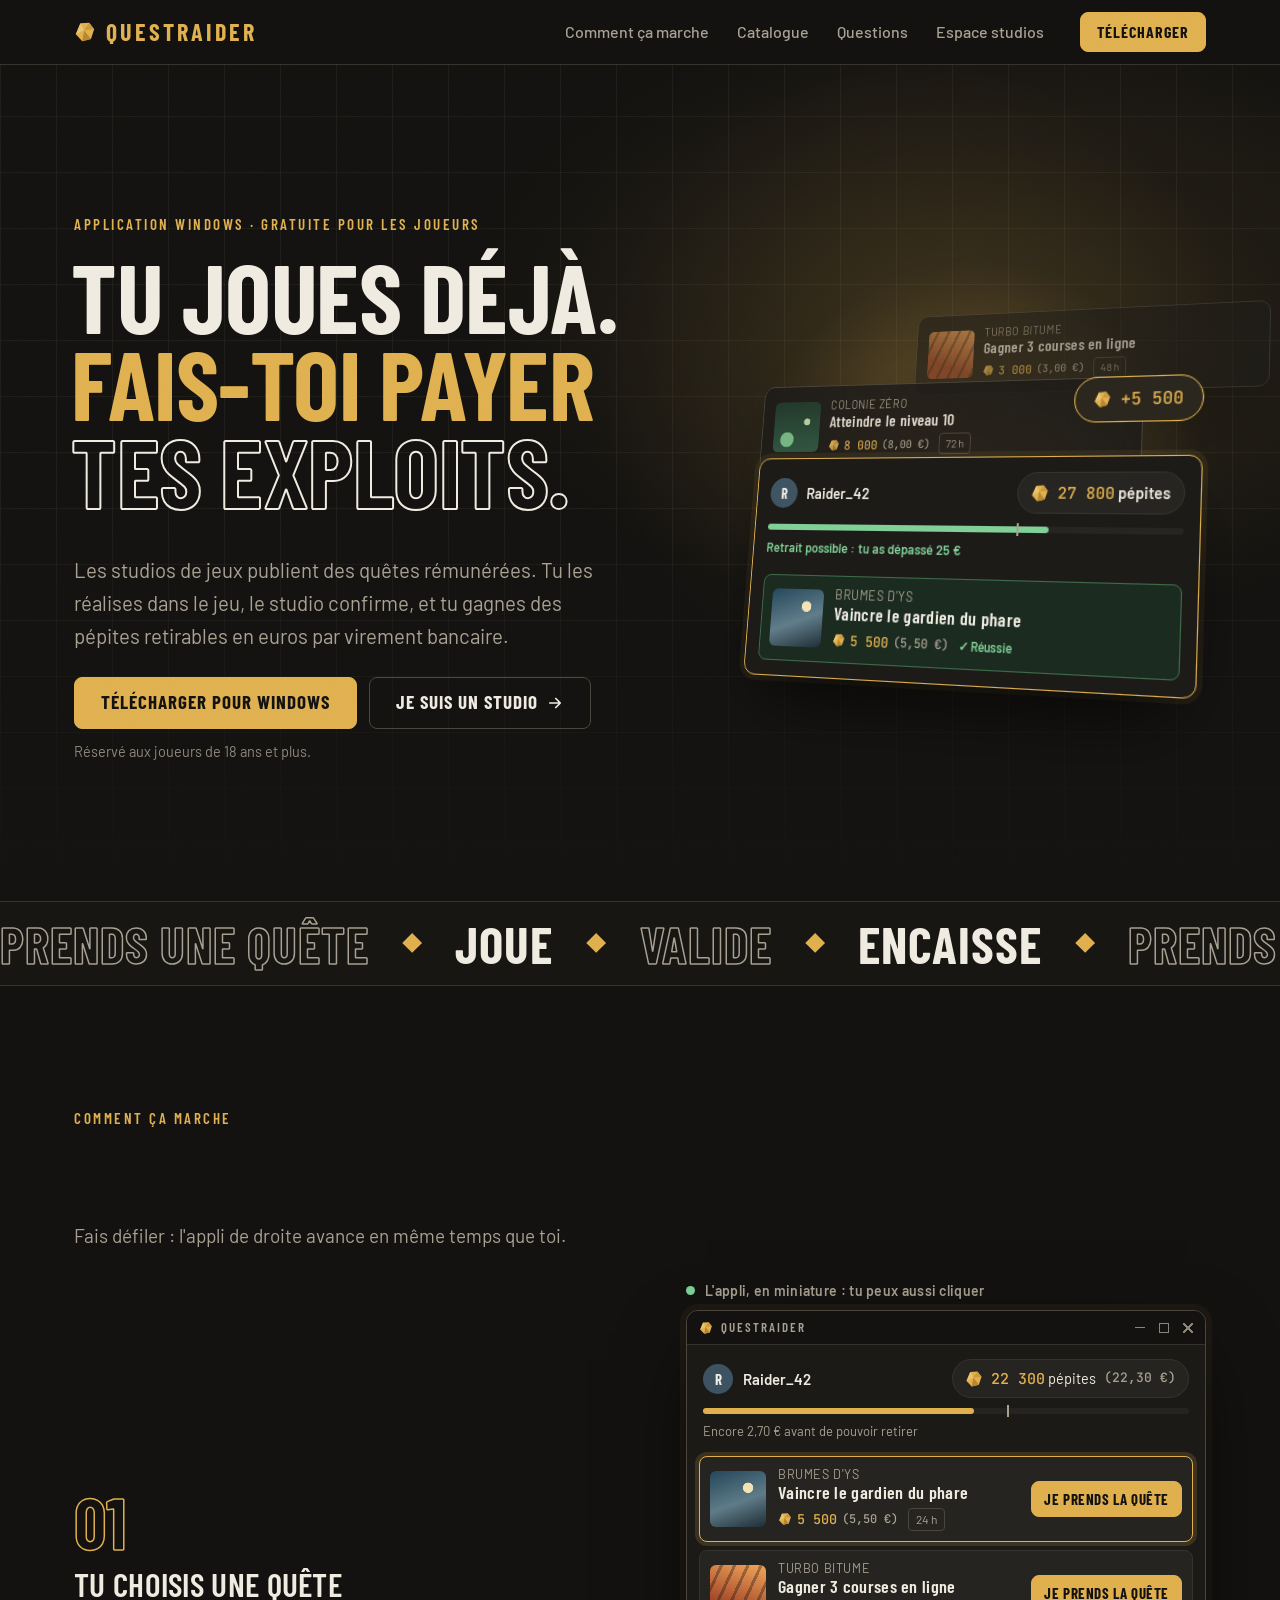
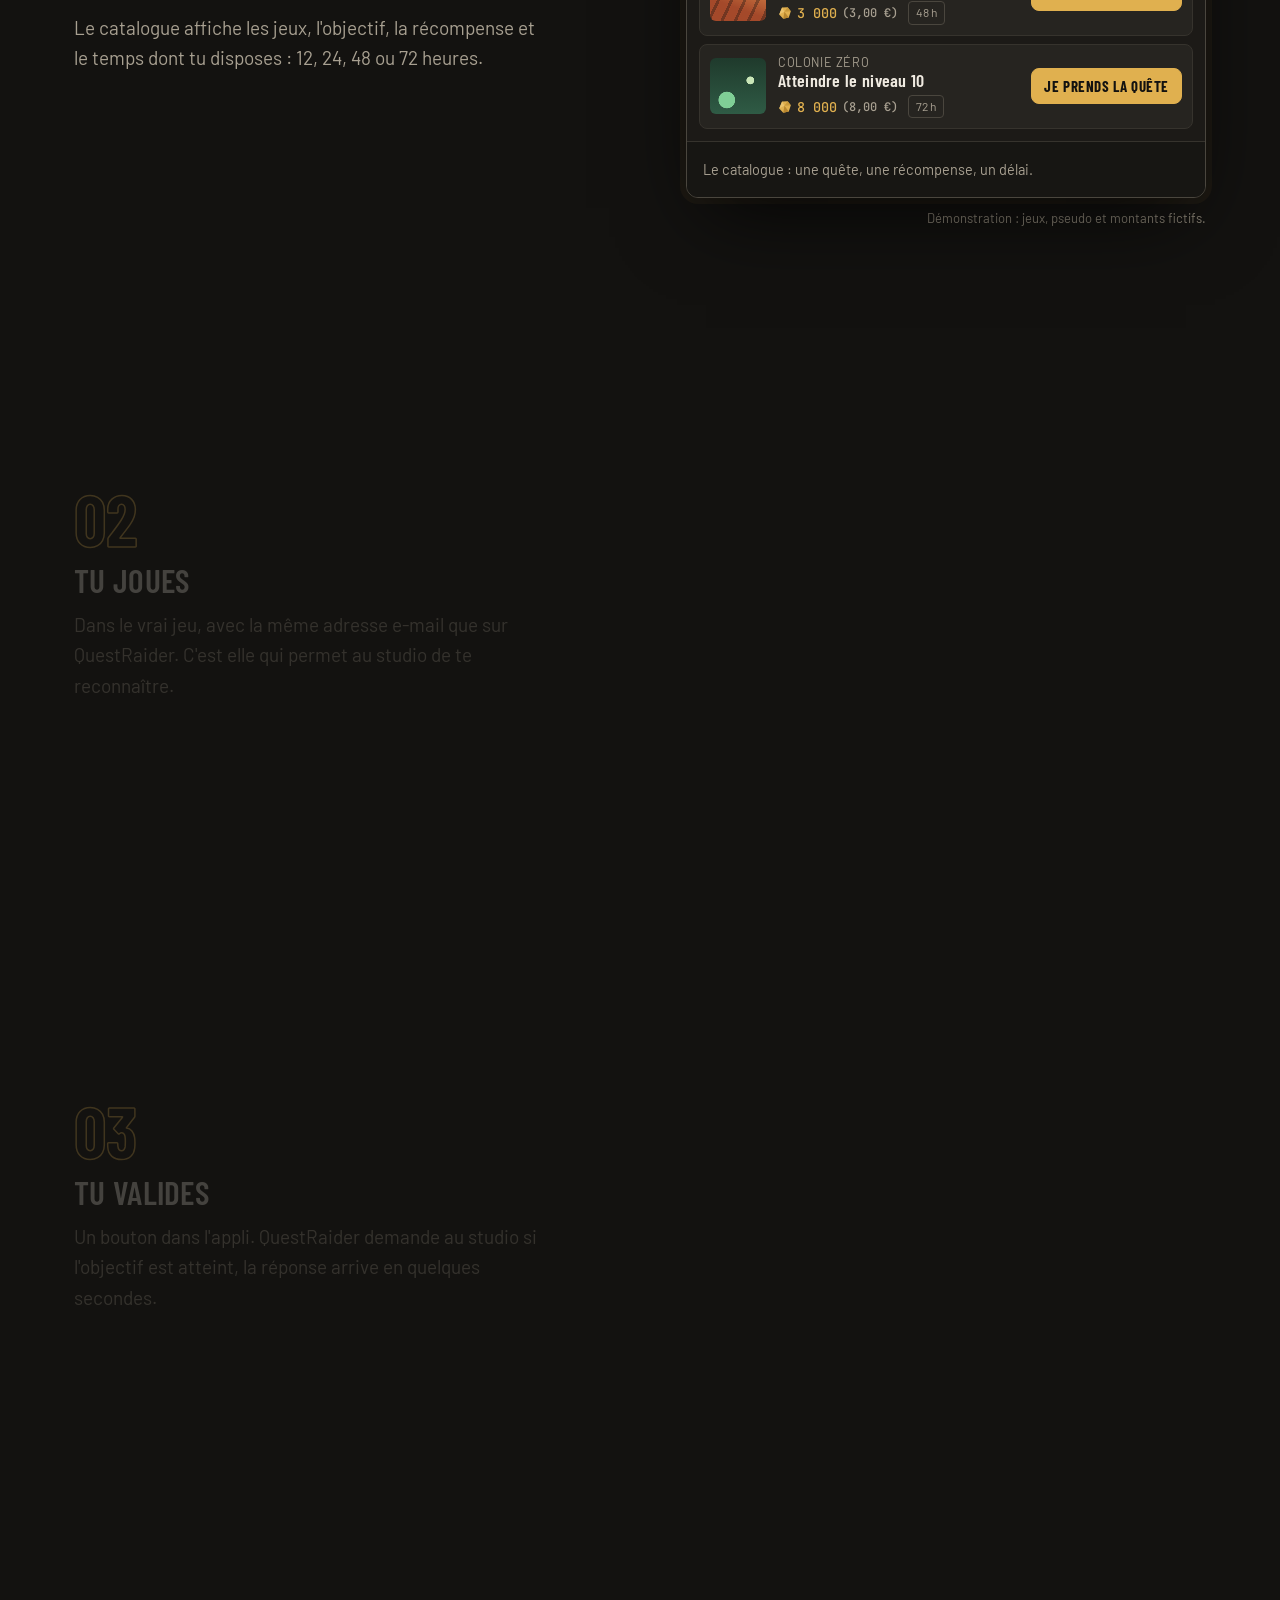
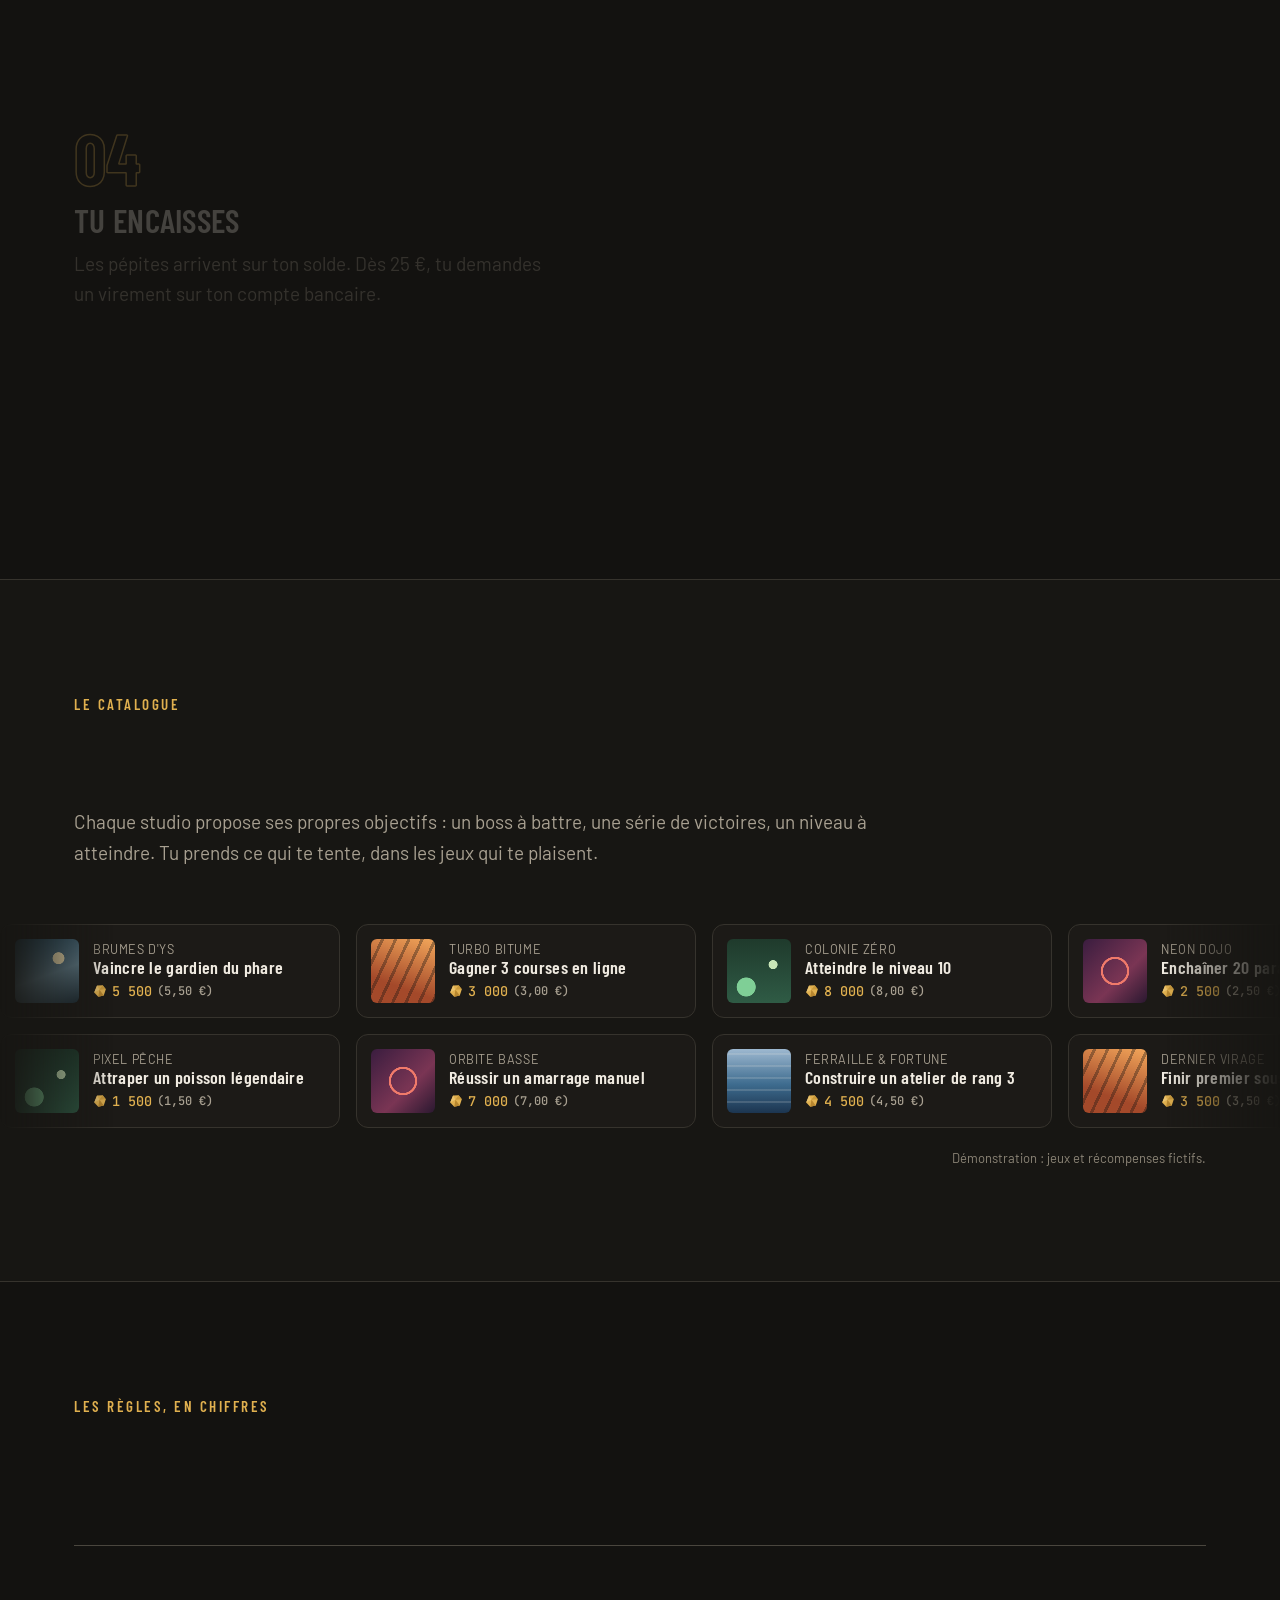
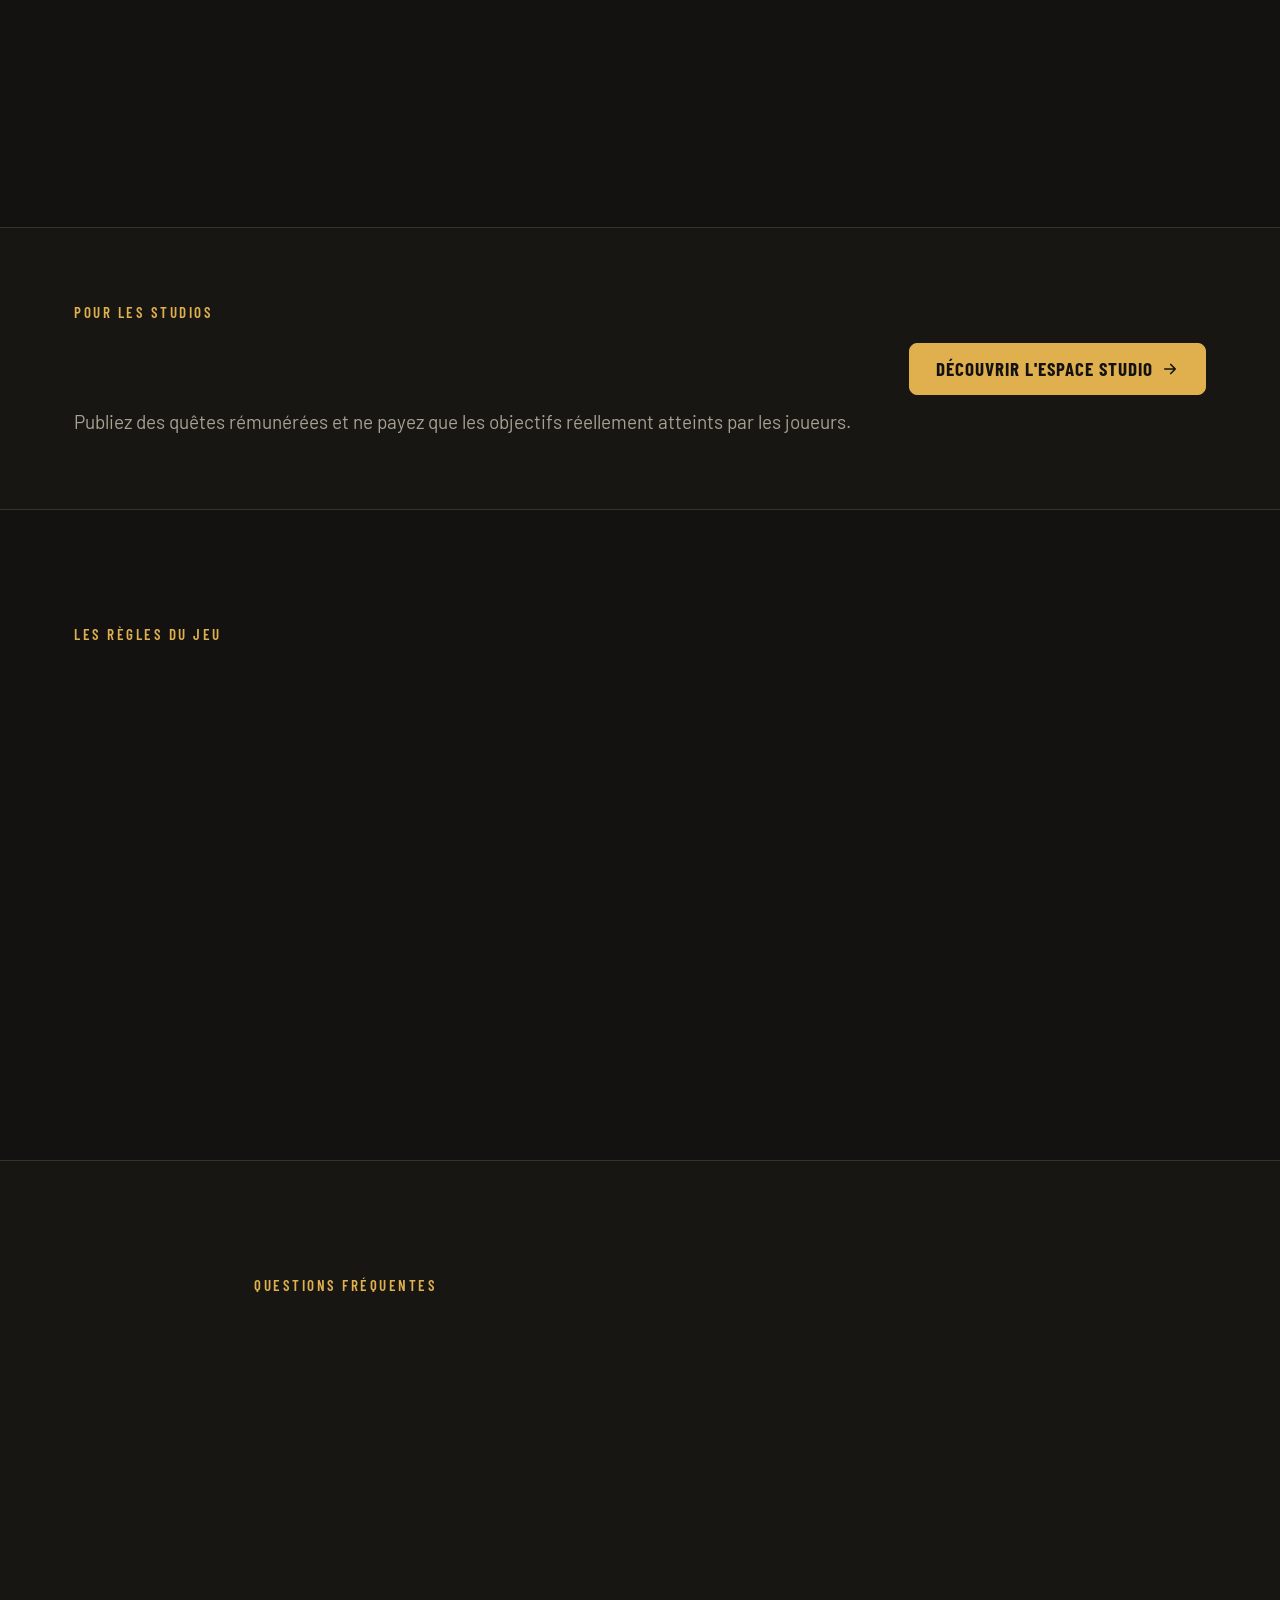
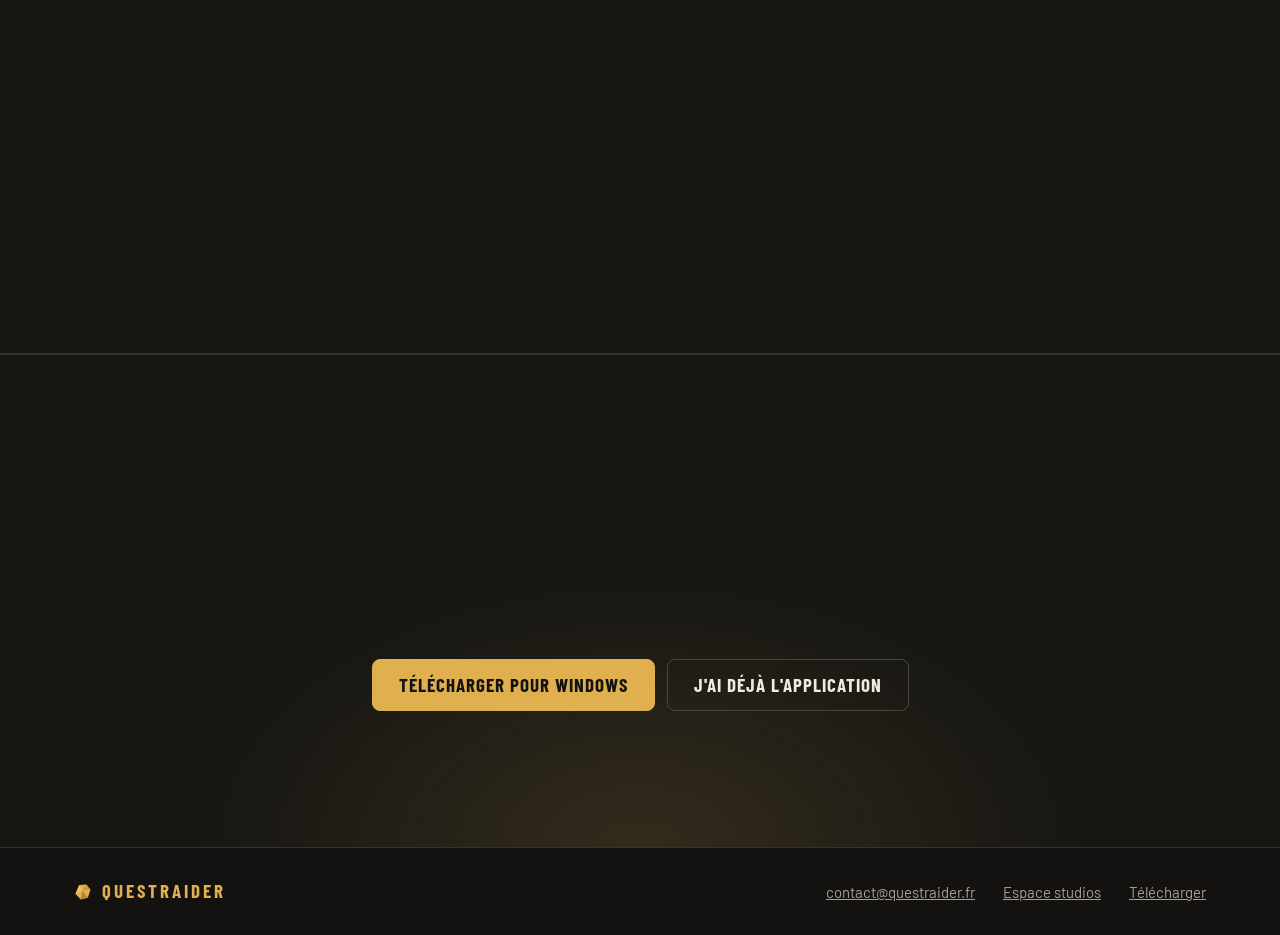
==== commit ffbbc9e4: "site joueurs: v1.1.0" ====
--- a/index.html
+++ b/index.html
@@ -24,6 +24,7 @@
 <link rel="preload" href="/assets/fonts/barlow-condensed-latin-700-normal.woff2" as="font" type="font/woff2" crossorigin>
 <link rel="stylesheet" href="/assets/css/style.css">
 <script src="/assets/js/main.js" defer></script>
+<script src="/assets/js/fx.js" defer></script>
 </head>
 <body>
 <a class="skip" href="#contenu">Aller au contenu</a>
@@ -45,7 +46,7 @@
     <nav aria-label="Sections de la page">
       <ul class="nav__links">
         <li><a href="#joueurs">Comment ça marche</a></li>
-        <li><a href="#validation">Validation</a></li>
+        <li><a href="#catalogue">Catalogue</a></li>
         <li><a href="#questions">Questions</a></li>
         <li><a href="/studios/">Espace studios</a></li>
       </ul>
@@ -56,25 +57,90 @@
 
 <main id="contenu">
 
-<!-- ───────────── Accueil ───────────── -->
-<section class="hero">
+<!-- ───────────── Ouverture ───────────── -->
+<section class="vitrine">
   <div class="hero__grid" aria-hidden="true"></div>
-  <div class="wrap hero__in">
-    <div class="hero__txt">
-      <p class="kicker">Application Windows · gratuite pour les joueurs</p>
-      <h1>Tu joues déjà.<br><span class="or">Fais-toi payer</span><br>tes exploits.</h1>
-      <p class="lead">Les studios de jeux publient des quêtes rémunérées. Tu les réalises dans le jeu, le studio confirme, et tu gagnes des pépites retirables en euros par virement bancaire.</p>
-      <div class="cta">
-        <a class="btn" href="/telecharger/">Télécharger pour Windows</a>
-        <a class="btn btn--ghost" href="/studios/">Je suis un studio <svg width="18" height="18" aria-hidden="true"><use href="#fleche"/></svg></a>
-      </div>
-      <p class="small">Réservé aux joueurs de 18 ans et plus.</p>
-    </div>
-
-    <!-- Aperçu 1 : l'appli côté joueur -->
-    <div class="hero__demo">
-      <p class="demo-tag"><span class="pulse" aria-hidden="true"></span>Essaie : c'est l'appli, en miniature</p>
-      <div class="app" id="demo-joueur">
+  <ul class="bulles" aria-hidden="true">
+    <li><svg width="14" height="14"><use href="#pepite"/></svg>+5 500 <small>Brumes d'Ys</small></li>
+    <li><svg width="14" height="14"><use href="#pepite"/></svg>+3 000 <small>Turbo Bitume</small></li>
+    <li><svg width="14" height="14"><use href="#pepite"/></svg>+8 000 <small>Colonie Zéro</small></li>
+    <li><svg width="14" height="14"><use href="#pepite"/></svg>+2 500 <small>Neon Dojo</small></li>
+    <li><svg width="14" height="14"><use href="#pepite"/></svg>+6 000 <small>Les Sept Ports</small></li>
+  </ul>
+  <div class="wrap">
+    <p class="kicker">Application Windows · gratuite pour les joueurs</p>
+    <h1 class="titre">
+      <span class="ligne l0"><span>Tu joues déjà.</span></span>
+      <span class="ligne ligne--or l1"><span>Fais-toi payer</span></span>
+      <span class="ligne ligne--trait l2"><span>tes exploits.</span></span>
+    </h1>
+    <div class="vitrine__bas">
+      <div>
+        <p class="lead">Les studios de jeux publient des quêtes rémunérées. Tu les réalises dans le jeu, le studio confirme, et tu gagnes des pépites retirables en euros par virement bancaire.</p>
+        <div class="cta">
+          <a class="btn" data-aimant href="/telecharger/">Télécharger pour Windows</a>
+          <a class="btn btn--ghost" href="/studios/">Je suis un studio <svg width="18" height="18" aria-hidden="true"><use href="#fleche"/></svg></a>
+        </div>
+        <p class="small">Réservé aux joueurs de 18 ans et plus.</p>
+      </div>
+    </div>
+    <div class="scene" aria-hidden="true">
+      <div class="scene__plan">
+        <div class="plaque plaque--fond"><div class="quete"><div class="quete__art quete__art--b"></div><div class="quete__txt"><p class="quete__jeu">Turbo Bitume</p><p class="quete__nom">Gagner 3 courses en ligne</p><p class="quete__meta"><span class="gain"><svg width="14" height="14"><use href="#pepite"/></svg>3 000 <small>(3,00 €)</small></span><span class="quete__delai">48 h</span></p></div></div></div>
+        <div class="plaque plaque--milieu"><div class="quete"><div class="quete__art quete__art--c"></div><div class="quete__txt"><p class="quete__jeu">Colonie Zéro</p><p class="quete__nom">Atteindre le niveau 10</p><p class="quete__meta"><span class="gain"><svg width="14" height="14"><use href="#pepite"/></svg>8 000 <small>(8,00 €)</small></span><span class="quete__delai">72 h</span></p></div></div></div>
+        <div class="plaque plaque--avant">
+          <div class="plaque__tete"><span class="avatar">R</span><span>Raider_42</span><span class="solde"><svg width="18" height="18"><use href="#pepite"/></svg><span class="solde__n"><b>27 800</b> pépites</span></span></div>
+          <div class="seuil is-ok"><div class="seuil__bar"><span class="plein"></span><i></i></div><p class="seuil__txt">Retrait possible : tu as dépassé 25 €</p></div>
+          <div class="quete" data-etat="reussie"><div class="quete__art quete__art--a"></div><div class="quete__txt"><p class="quete__jeu">Brumes d'Ys</p><p class="quete__nom">Vaincre le gardien du phare</p><p class="quete__meta"><span class="gain"><svg width="14" height="14"><use href="#pepite"/></svg>5 500 <small>(5,50 €)</small></span><span class="quete__etat">✓ Réussie</span></p></div></div>
+        </div>
+        <div class="plaque plaque--jeton"><svg width="16" height="16"><use href="#pepite"/></svg>+5 500</div>
+      </div>
+    </div>
+  </div>
+</section>
+
+<div class="defile" aria-hidden="true">
+  <div class="defile__piste">
+    <span>Prends une quête</span><i></i><span>Joue</span><i></i><span>Valide</span><i></i><span>Encaisse</span><i></i>
+    <span>Prends une quête</span><i></i><span>Joue</span><i></i><span>Valide</span><i></i><span>Encaisse</span><i></i>
+  </div>
+</div>
+
+<!-- ───────────── Récit : l'appli suit le défilement (aperçu 1) ───────────── -->
+<section class="story" id="joueurs">
+  <div class="wrap">
+    <div class="story__tete">
+      <p class="kicker">Comment ça marche</p>
+      <h2 data-split>Quatre étapes, pas une de plus.</h2>
+      <p class="chapo">Fais défiler : l'appli de droite avance en même temps que toi.</p>
+    </div>
+    <div class="story__in">
+      <div class="story__pas">
+        <article class="pas is-actif">
+          <span class="pas__n" aria-hidden="true">01</span>
+          <h3>Tu choisis une quête</h3>
+          <p>Le catalogue affiche les jeux, l'objectif, la récompense et le temps dont tu disposes : 12, 24, 48 ou 72 heures.</p>
+        </article>
+        <article class="pas">
+          <span class="pas__n" aria-hidden="true">02</span>
+          <h3>Tu joues</h3>
+          <p>Dans le vrai jeu, avec la même adresse e-mail que sur QuestRaider. C'est elle qui permet au studio de te reconnaître.</p>
+        </article>
+        <article class="pas">
+          <span class="pas__n" aria-hidden="true">03</span>
+          <h3>Tu valides</h3>
+          <p>Un bouton dans l'appli. QuestRaider demande au studio si l'objectif est atteint, la réponse arrive en quelques secondes.</p>
+        </article>
+        <article class="pas">
+          <span class="pas__n" aria-hidden="true">04</span>
+          <h3>Tu encaisses</h3>
+          <p>Les pépites arrivent sur ton solde. Dès 25 €, tu demandes un virement sur ton compte bancaire.</p>
+        </article>
+      </div>
+      <div class="story__panneau">
+        <div class="story__colle">
+          <p class="demo-tag"><span class="pulse" aria-hidden="true"></span>L'appli, en miniature : tu peux aussi cliquer</p>
+          <div class="app" id="demo-joueur">
         <div class="app__bar" aria-hidden="true">
           <span class="app__title"><svg width="14" height="14"><use href="#pepite"/></svg>QuestRaider</span>
           <span class="app__win"><i></i><i></i><i></i></span>
@@ -125,95 +191,38 @@
           <button class="lien" type="button" id="demo-reset" hidden>Recommencer</button>
         </div>
       </div>
-      <p class="demo-note">Démonstration : jeux, pseudo et montants fictifs.</p>
-    </div>
-  </div>
-
-  <div class="wrap">
-    <ul class="faits">
-      <li><b>1 000 pépites</b><span>= 1 €, toujours</span></li>
-      <li><b>25 €</b><span>pour demander un retrait</span></li>
-      <li><b>Virement</b><span>sur ton compte bancaire</span></li>
-      <li><b>3 quêtes</b><span>en cours en même temps</span></li>
+          <p class="demo-note">Démonstration : jeux, pseudo et montants fictifs.</p>
+        </div>
+      </div>
+    </div>
+  </div>
+</section>
+
+<!-- ───────────── Mur de quêtes (aperçu 2) ───────────── -->
+<section class="mur" id="catalogue">
+  <div class="wrap">
+    <p class="kicker">Le catalogue</p>
+    <h2 data-split>Des quêtes, pas des corvées.</h2>
+    <p class="chapo">Chaque studio propose ses propres objectifs : un boss à battre, une série de victoires, un niveau à atteindre. Tu prends ce qui te tente, dans les jeux qui te plaisent.</p>
+  </div>
+  <div class="mur__rangs" aria-hidden="true">
+    <ul class="mur__rang"><li class="carte"><div class="quete__art quete__art--a"></div><div><p class="quete__jeu">Brumes d'Ys</p><p class="quete__nom">Vaincre le gardien du phare</p><p class="quete__meta"><span class="gain"><svg width="14" height="14"><use href="#pepite"/></svg>5 500 <small>(5,50 €)</small></span></p></div></li><li class="carte"><div class="quete__art quete__art--b"></div><div><p class="quete__jeu">Turbo Bitume</p><p class="quete__nom">Gagner 3 courses en ligne</p><p class="quete__meta"><span class="gain"><svg width="14" height="14"><use href="#pepite"/></svg>3 000 <small>(3,00 €)</small></span></p></div></li><li class="carte"><div class="quete__art quete__art--c"></div><div><p class="quete__jeu">Colonie Zéro</p><p class="quete__nom">Atteindre le niveau 10</p><p class="quete__meta"><span class="gain"><svg width="14" height="14"><use href="#pepite"/></svg>8 000 <small>(8,00 €)</small></span></p></div></li><li class="carte"><div class="quete__art quete__art--d"></div><div><p class="quete__jeu">Neon Dojo</p><p class="quete__nom">Enchaîner 20 parades parfaites</p><p class="quete__meta"><span class="gain"><svg width="14" height="14"><use href="#pepite"/></svg>2 500 <small>(2,50 €)</small></span></p></div></li><li class="carte"><div class="quete__art quete__art--e"></div><div><p class="quete__jeu">Les Sept Ports</p><p class="quete__nom">Livrer une cargaison sans avarie</p><p class="quete__meta"><span class="gain"><svg width="14" height="14"><use href="#pepite"/></svg>6 000 <small>(6,00 €)</small></span></p></div></li><li class="carte"><div class="quete__art quete__art--f"></div><div><p class="quete__jeu">Cendres du Nord</p><p class="quete__nom">Survivre trois nuits</p><p class="quete__meta"><span class="gain"><svg width="14" height="14"><use href="#pepite"/></svg>4 000 <small>(4,00 €)</small></span></p></div></li><li class="carte"><div class="quete__art quete__art--a"></div><div><p class="quete__jeu">Brumes d'Ys</p><p class="quete__nom">Vaincre le gardien du phare</p><p class="quete__meta"><span class="gain"><svg width="14" height="14"><use href="#pepite"/></svg>5 500 <small>(5,50 €)</small></span></p></div></li><li class="carte"><div class="quete__art quete__art--b"></div><div><p class="quete__jeu">Turbo Bitume</p><p class="quete__nom">Gagner 3 courses en ligne</p><p class="quete__meta"><span class="gain"><svg width="14" height="14"><use href="#pepite"/></svg>3 000 <small>(3,00 €)</small></span></p></div></li><li class="carte"><div class="quete__art quete__art--c"></div><div><p class="quete__jeu">Colonie Zéro</p><p class="quete__nom">Atteindre le niveau 10</p><p class="quete__meta"><span class="gain"><svg width="14" height="14"><use href="#pepite"/></svg>8 000 <small>(8,00 €)</small></span></p></div></li><li class="carte"><div class="quete__art quete__art--d"></div><div><p class="quete__jeu">Neon Dojo</p><p class="quete__nom">Enchaîner 20 parades parfaites</p><p class="quete__meta"><span class="gain"><svg width="14" height="14"><use href="#pepite"/></svg>2 500 <small>(2,50 €)</small></span></p></div></li><li class="carte"><div class="quete__art quete__art--e"></div><div><p class="quete__jeu">Les Sept Ports</p><p class="quete__nom">Livrer une cargaison sans avarie</p><p class="quete__meta"><span class="gain"><svg width="14" height="14"><use href="#pepite"/></svg>6 000 <small>(6,00 €)</small></span></p></div></li><li class="carte"><div class="quete__art quete__art--f"></div><div><p class="quete__jeu">Cendres du Nord</p><p class="quete__nom">Survivre trois nuits</p><p class="quete__meta"><span class="gain"><svg width="14" height="14"><use href="#pepite"/></svg>4 000 <small>(4,00 €)</small></span></p></div></li></ul>
+    <ul class="mur__rang mur__rang--inverse"><li class="carte"><div class="quete__art quete__art--c"></div><div><p class="quete__jeu">Pixel Pêche</p><p class="quete__nom">Attraper un poisson légendaire</p><p class="quete__meta"><span class="gain"><svg width="14" height="14"><use href="#pepite"/></svg>1 500 <small>(1,50 €)</small></span></p></div></li><li class="carte"><div class="quete__art quete__art--d"></div><div><p class="quete__jeu">Orbite Basse</p><p class="quete__nom">Réussir un amarrage manuel</p><p class="quete__meta"><span class="gain"><svg width="14" height="14"><use href="#pepite"/></svg>7 000 <small>(7,00 €)</small></span></p></div></li><li class="carte"><div class="quete__art quete__art--e"></div><div><p class="quete__jeu">Ferraille &amp; Fortune</p><p class="quete__nom">Construire un atelier de rang 3</p><p class="quete__meta"><span class="gain"><svg width="14" height="14"><use href="#pepite"/></svg>4 500 <small>(4,50 €)</small></span></p></div></li><li class="carte"><div class="quete__art quete__art--b"></div><div><p class="quete__jeu">Dernier Virage</p><p class="quete__nom">Finir premier sous la pluie</p><p class="quete__meta"><span class="gain"><svg width="14" height="14"><use href="#pepite"/></svg>3 500 <small>(3,50 €)</small></span></p></div></li><li class="carte"><div class="quete__art quete__art--a"></div><div><p class="quete__jeu">Marée Haute</p><p class="quete__nom">Explorer la grotte engloutie</p><p class="quete__meta"><span class="gain"><svg width="14" height="14"><use href="#pepite"/></svg>5 000 <small>(5,00 €)</small></span></p></div></li><li class="carte"><div class="quete__art quete__art--f"></div><div><p class="quete__jeu">Les Veilleurs</p><p class="quete__nom">Terminer un raid à quatre</p><p class="quete__meta"><span class="gain"><svg width="14" height="14"><use href="#pepite"/></svg>9 000 <small>(9,00 €)</small></span></p></div></li><li class="carte"><div class="quete__art quete__art--c"></div><div><p class="quete__jeu">Pixel Pêche</p><p class="quete__nom">Attraper un poisson légendaire</p><p class="quete__meta"><span class="gain"><svg width="14" height="14"><use href="#pepite"/></svg>1 500 <small>(1,50 €)</small></span></p></div></li><li class="carte"><div class="quete__art quete__art--d"></div><div><p class="quete__jeu">Orbite Basse</p><p class="quete__nom">Réussir un amarrage manuel</p><p class="quete__meta"><span class="gain"><svg width="14" height="14"><use href="#pepite"/></svg>7 000 <small>(7,00 €)</small></span></p></div></li><li class="carte"><div class="quete__art quete__art--e"></div><div><p class="quete__jeu">Ferraille &amp; Fortune</p><p class="quete__nom">Construire un atelier de rang 3</p><p class="quete__meta"><span class="gain"><svg width="14" height="14"><use href="#pepite"/></svg>4 500 <small>(4,50 €)</small></span></p></div></li><li class="carte"><div class="quete__art quete__art--b"></div><div><p class="quete__jeu">Dernier Virage</p><p class="quete__nom">Finir premier sous la pluie</p><p class="quete__meta"><span class="gain"><svg width="14" height="14"><use href="#pepite"/></svg>3 500 <small>(3,50 €)</small></span></p></div></li><li class="carte"><div class="quete__art quete__art--a"></div><div><p class="quete__jeu">Marée Haute</p><p class="quete__nom">Explorer la grotte engloutie</p><p class="quete__meta"><span class="gain"><svg width="14" height="14"><use href="#pepite"/></svg>5 000 <small>(5,00 €)</small></span></p></div></li><li class="carte"><div class="quete__art quete__art--f"></div><div><p class="quete__jeu">Les Veilleurs</p><p class="quete__nom">Terminer un raid à quatre</p><p class="quete__meta"><span class="gain"><svg width="14" height="14"><use href="#pepite"/></svg>9 000 <small>(9,00 €)</small></span></p></div></li></ul>
+  </div>
+  <div class="wrap"><p class="demo-note">Démonstration : jeux et récompenses fictifs.</p></div>
+</section>
+
+<!-- ───────────── Grands chiffres ───────────── -->
+<section class="bloc" id="chiffres">
+  <div class="wrap">
+    <p class="kicker">Les règles, en chiffres</p>
+    <h2 data-split>Des pépites qui valent de vrais euros.</h2>
+    <ul class="chiffres">
+      <li class="chiffre" data-entree><b><span data-count="1000">1 000</span></b><span>pépites valent 1 €, toujours</span></li>
+      <li class="chiffre" data-entree><b><span data-count="25">25</span><small>€</small></b><span>suffisent pour demander un retrait</span></li>
+      <li class="chiffre" data-entree><b><span data-count="3">3</span></b><span>quêtes en cours en même temps</span></li>
+      <li class="chiffre" data-entree><b><span data-count="72">72</span><small>h</small></b><span>au plus pour terminer une quête</span></li>
     </ul>
-  </div>
-</section>
-
-<!-- ───────────── Joueurs ───────────── -->
-<section class="bloc" id="joueurs">
-  <div class="wrap">
-    <p class="kicker">Pour les joueurs</p>
-    <h2>Quatre étapes, pas une de plus.</h2>
-    <ol class="etapes">
-      <li>
-        <span class="etapes__n">01</span>
-        <h3>Tu choisis une quête</h3>
-        <p>Le catalogue affiche les jeux, l'objectif, la récompense et le temps dont tu disposes : 12, 24, 48 ou 72 heures.</p>
-      </li>
-      <li>
-        <span class="etapes__n">02</span>
-        <h3>Tu joues</h3>
-        <p>Dans le vrai jeu, avec la même adresse e-mail que sur QuestRaider. C'est elle qui permet au studio de te reconnaître.</p>
-      </li>
-      <li>
-        <span class="etapes__n">03</span>
-        <h3>Tu valides</h3>
-        <p>Un bouton dans l'appli. QuestRaider demande au studio si l'objectif est atteint, la réponse arrive en quelques secondes.</p>
-      </li>
-      <li>
-        <span class="etapes__n">04</span>
-        <h3>Tu encaisses</h3>
-        <p>Les pépites arrivent sur ton solde. Dès 25 €, tu demandes un virement sur ton compte bancaire.</p>
-      </li>
-    </ol>
-  </div>
-</section>
-
-<!-- ───────────── Validation (aperçu 2) ───────────── -->
-<section class="bloc bloc--scene" id="validation">
-  <div class="wrap">
-    <p class="kicker">Sous le capot</p>
-    <h2>Pas de capture d'écran à envoyer.<br>Le jeu répond lui-même.</h2>
-    <p class="chapo">Quand un joueur clique sur « Valider la quête », QuestRaider pose une seule question au serveur du jeu : cette quête est-elle réussie pour ce joueur ? Lance l'appel pour voir ce qui se passe dans chaque cas.</p>
-
-    <div class="flux" id="demo-api" data-cas="ok">
-      <div class="flux__cas" role="group" aria-label="Cas à simuler">
-        <button type="button" class="chip" data-cas="ok" aria-pressed="true">Quête réussie</button>
-        <button type="button" class="chip" data-cas="non" aria-pressed="false">Pas encore réussie</button>
-        <button type="button" class="chip" data-cas="muet" aria-pressed="false">Le studio ne répond pas</button>
-      </div>
-
-      <div class="flux__ligne" aria-hidden="true">
-        <div class="noeud"><span class="noeud__ic">1</span><b>Appli du joueur</b><small>« Valider la quête »</small></div>
-        <div class="tuyau"><span class="paquet paquet--aller"></span></div>
-        <div class="noeud"><span class="noeud__ic">2</span><b>QuestRaider</b><small>signe la demande</small></div>
-        <div class="tuyau"><span class="paquet paquet--aller paquet--b"></span><span class="paquet paquet--retour"></span></div>
-        <div class="noeud"><span class="noeud__ic">3</span><b>Serveur du jeu</b><small>répond oui ou non</small></div>
-      </div>
-
-      <div class="flux__codes">
-        <figure class="code">
-          <figcaption>Ce que QuestRaider envoie</figcaption>
-<pre><code><span class="c-k">POST</span> https://api.votre-jeu.example/questraider
-Content-Type: application/json
-X-QuestRaider-Timestamp: <span class="c-n">1795376785</span>
-X-QuestRaider-Signature: sha256=<span class="c-n">9f2c41…e41b</span>
-
-{ <span class="c-s">"quest_name"</span>: <span class="c-s">"gardien_du_phare"</span>,
-  <span class="c-s">"email"</span>: <span class="c-s">"joueur@exemple.fr"</span> }</code></pre>
-        </figure>
-        <figure class="code code--rep">
-          <figcaption>Ce que le jeu répond</figcaption>
-          <pre><code id="api-rep" class="attente">— en attente de l'appel —</code></pre>
-          <p class="verdict" id="api-verdict" role="status" aria-live="polite"></p>
-        </figure>
-      </div>
-
-      <div class="flux__go">
-        <button class="btn" type="button" id="api-go">Lancer l'appel</button>
-        <p class="small">La demande est signée avec la clé secrète du studio : le serveur du jeu peut vérifier qu'elle vient bien de QuestRaider.</p>
-      </div>
-    </div>
   </div>
 </section>
 
@@ -222,10 +231,10 @@
   <div class="wrap bande__in">
     <div>
       <p class="kicker">Pour les studios</p>
-      <h2>Vous éditez un jeu ?</h2>
+      <h2 data-split>Vous éditez un jeu ?</h2>
       <p class="chapo">Publiez des quêtes rémunérées et ne payez que les objectifs réellement atteints par les joueurs.</p>
     </div>
-    <a class="btn" href="/studios/">Découvrir l'espace Studio <svg width="18" height="18" aria-hidden="true"><use href="#fleche"/></svg></a>
+    <a class="btn" data-aimant href="/studios/">Découvrir l'espace Studio <svg width="18" height="18" aria-hidden="true"><use href="#fleche"/></svg></a>
   </div>
 </section>
 
@@ -233,12 +242,12 @@
 <section class="bloc" id="confiance">
   <div class="wrap">
     <p class="kicker">Les règles du jeu</p>
-    <h2>Chacun sait à quoi s'en tenir.</h2>
+    <h2 data-split>Chacun sait à quoi s'en tenir.</h2>
     <ul class="regles">
-      <li><svg width="20" height="20" aria-hidden="true"><use href="#check"/></svg><div><h3>Des studios vérifiés</h3><p>Chaque studio et chaque jeu est contrôlé par l'équipe avant d'apparaître dans le catalogue.</p></div></li>
-      <li><svg width="20" height="20" aria-hidden="true"><use href="#check"/></svg><div><h3>Un budget réservé d'avance</h3><p>La récompense d'une quête est bloquée dès sa publication : une place prise est une place payable.</p></div></li>
-      <li><svg width="20" height="20" aria-hidden="true"><use href="#check"/></svg><div><h3>Ton e-mail, avec ton accord</h3><p>Il n'est transmis au studio que si tu l'acceptes, pour vérifier tes quêtes. Tu peux retirer cet accord.</p></div></li>
-      <li><svg width="20" height="20" aria-hidden="true"><use href="#check"/></svg><div><h3>Une quête, une fois</h3><p>Chaque quête se réussit une seule fois par joueur. Les connexions par VPN sont refusées.</p></div></li>
+      <li data-halo><svg width="20" height="20" aria-hidden="true"><use href="#check"/></svg><div><h3>Des studios vérifiés</h3><p>Chaque studio et chaque jeu est contrôlé par l'équipe avant d'apparaître dans le catalogue.</p></div></li>
+      <li data-halo><svg width="20" height="20" aria-hidden="true"><use href="#check"/></svg><div><h3>Un budget réservé d'avance</h3><p>La récompense d'une quête est bloquée dès sa publication : une place prise est une place payable.</p></div></li>
+      <li data-halo><svg width="20" height="20" aria-hidden="true"><use href="#check"/></svg><div><h3>Ton e-mail, avec ton accord</h3><p>Il n'est transmis au studio que si tu l'acceptes, pour vérifier tes quêtes. Tu peux retirer cet accord.</p></div></li>
+      <li data-halo><svg width="20" height="20" aria-hidden="true"><use href="#check"/></svg><div><h3>Une quête, une fois</h3><p>Chaque quête se réussit une seule fois par joueur. Les connexions par VPN sont refusées.</p></div></li>
     </ul>
   </div>
 </section>
@@ -247,7 +256,7 @@
 <section class="bloc bloc--scene" id="questions">
   <div class="wrap wrap--etroit">
     <p class="kicker">Questions fréquentes</p>
-    <h2>Ce qu'on nous demande.</h2>
+    <h2 data-split>Ce qu'on nous demande.</h2>
     <div class="faq">
       <details>
         <summary>C'est quoi, une pépite ?</summary>
@@ -278,12 +287,11 @@
 </section>
 
 <!-- ───────────── Appel final ───────────── -->
-<section class="fin">
+<section class="fin fin--xl">
   <div class="wrap fin__in">
-    <svg width="56" height="56" aria-hidden="true"><use href="#pepite"/></svg>
-    <h2>La prochaine quête t'attend.</h2>
+    <h2 data-split>La prochaine quête<br>t'attend.</h2>
     <div class="cta cta--centre">
-      <a class="btn" href="/telecharger/">Télécharger pour Windows</a>
+      <a class="btn" data-aimant href="/telecharger/">Télécharger pour Windows</a>
       <a class="btn btn--ghost" href="/ouvrir/">J'ai déjà l'application</a>
     </div>
   </div>
--- a/assets/css/style.css
+++ b/assets/css/style.css
@@ -384,3 +384,212 @@
   .suivi__chiffres b { font-size: 15px; }
   .bande { padding: 56px 0; }
 }
+
+/* ════════════ Vitrine : pépite 3D, grands titres, récit au défilement ════════════ */
+html { background: var(--bg); }
+.pepite3d { position: fixed; inset: 0; z-index: 1; width: 100%; height: 100%; pointer-events: none; }
+main .wrap, .pied .wrap, .defile { position: relative; z-index: 2; }
+.nav::after { content: ''; position: absolute; left: 0; bottom: -1px; width: 100%; height: 2px; background: var(--gold); transform-origin: left; transform: scaleX(var(--progression, 0)); }
+body::after { content: ''; position: fixed; inset: 0; z-index: 60; pointer-events: none; opacity: .07; mix-blend-mode: overlay;
+  background-image: url("data:image/svg+xml,%3Csvg xmlns='http://www.w3.org/2000/svg' width='220' height='220'%3E%3Cfilter id='g'%3E%3CfeTurbulence type='fractalNoise' baseFrequency='.9' numOctaves='2' stitchTiles='stitch'/%3E%3C/filter%3E%3Crect width='100%25' height='100%25' filter='url(%23g)'/%3E%3C/svg%3E"); }
+
+/* ── Écran d'ouverture ── */
+.vitrine { position: relative; display: flex; flex-direction: column; justify-content: center; min-height: calc(100vh - 64px); min-height: calc(100svh - 64px); padding: 48px 0 40px; overflow: hidden; }
+.titre { margin: 4px 0 0 -.03em; font-size: clamp(50px, 12.2vw, 200px); line-height: .86; letter-spacing: -.5px; }
+.titre--studio { font-size: clamp(38px, 10vw, 168px); }
+.ligne { display: block; overflow: hidden; padding-top: .12em; margin-top: -.12em; }
+.ligne > span { display: block; }
+.ligne--or { color: var(--gold); }
+.ligne--trait { color: transparent; -webkit-text-stroke: 2px var(--text); }
+.vitrine__bas { display: grid; grid-template-columns: minmax(0, 31em) auto; justify-content: space-between; align-items: end; gap: 32px; margin-top: 40px; }
+.vitrine__bas .cta { margin: 24px 0 12px; }
+.descends { display: grid; justify-items: center; gap: 10px; font: 600 13px var(--title); letter-spacing: 3px; text-transform: uppercase; color: var(--text-2); text-decoration: none; }
+.descends i { position: relative; width: 1px; height: 64px; background: var(--border-2); overflow: hidden; }
+.descends i::after { content: ''; position: absolute; left: 0; top: -40%; width: 100%; height: 40%; background: var(--gold); animation: descends 1.8s var(--ease) infinite; }
+@keyframes descends { to { top: 100%; } }
+.fx .ligne > span { transform: translateY(108%); transition: transform 1.1s var(--ease); transition-delay: calc(var(--l, 0) * 110ms + 120ms); }
+.fx.pret .ligne > span { transform: none; }
+.fx .vitrine .kicker, .fx .vitrine__bas { opacity: 0; transform: translateY(18px); transition: opacity .9s var(--ease) .65s, transform .9s var(--ease) .65s; }
+.fx.pret .vitrine .kicker, .fx.pret .vitrine__bas { opacity: 1; transform: none; }
+
+/* ── Titres mot à mot ── */
+.fx [data-split] .mot { display: inline-block; overflow: hidden; vertical-align: top; padding-top: .12em; margin-top: -.12em; }
+.fx [data-split] .mot > span { display: inline-block; transform: translateY(112%); transition: transform .9s var(--ease); transition-delay: calc(var(--i) * 45ms); }
+.fx [data-split].is-in .mot > span { transform: none; }
+.fx [data-entree] { opacity: 0; transform: translateY(26px); transition: opacity .8s var(--ease), transform .8s var(--ease); }
+.fx [data-entree].is-in { opacity: 1; transform: none; }
+
+/* ── Bandeau défilant ── */
+.defile { overflow: hidden; padding: 20px 0; background: var(--scene); border-block: 1px solid var(--border); }
+.defile__piste { display: flex; align-items: center; gap: 40px; width: max-content; font: 700 clamp(40px, 7vw, 104px)/1 var(--title); letter-spacing: 1px; text-transform: uppercase; white-space: nowrap; animation: defile 40s linear infinite; }
+.defile__piste span:nth-of-type(odd) { color: transparent; -webkit-text-stroke: 1.5px var(--text-2); }
+.defile__piste i { width: .28em; height: .28em; background: var(--gold); transform: rotate(45deg); }
+@keyframes defile { to { transform: translateX(-50%); } }
+
+/* ── Récit ── */
+.story { padding: 120px 0 56px; }
+.story__tete { max-width: 46em; }
+.story__in { display: grid; grid-template-columns: minmax(0, 1fr) minmax(0, 520px); gap: 72px; margin-top: 24px; }
+.pas { display: flex; flex-direction: column; justify-content: center; min-height: 76vh; transition: opacity .5s var(--ease); }
+.fx .pas { opacity: .22; }
+.fx .pas.is-actif { opacity: 1; }
+.pas__n { font: 700 clamp(72px, 10vw, 150px)/.9 var(--title); color: transparent; -webkit-text-stroke: 1.5px var(--gold); }
+.pas h3 { margin: 14px 0 12px; font-size: clamp(30px, 3.4vw, 46px); line-height: 1; text-transform: uppercase; }
+.pas p { max-width: 25em; font-size: 19px; color: var(--text-2); }
+.story__colle { position: sticky; top: max(88px, calc(50vh - 310px)); }
+.quete.is-cible { border-color: var(--gold); box-shadow: 0 0 0 4px rgba(224, 176, 79, .16); }
+
+/* ── Suivi studio : mise en avant par étape ── */
+.suivi__log { margin: 8px 12px 0; padding: 9px 12px; background: var(--bg); border: 1px solid var(--border); border-radius: var(--r-s); font: 500 12.5px/1.5 var(--mono); color: var(--text-2); overflow-wrap: anywhere; }
+.suivi__log b { font-weight: 500; color: var(--green); }
+#demo-suivi [data-f] { transition: opacity .45s var(--ease); }
+#demo-suivi[data-stage] [data-f] { opacity: .3; }
+#demo-suivi[data-stage="1"] [data-f~="1"], #demo-suivi[data-stage="2"] [data-f~="2"], #demo-suivi[data-stage="3"] [data-f~="3"], #demo-suivi[data-stage="4"] [data-f~="4"] { opacity: 1; }
+
+/* ── Grands chiffres ── */
+.chiffres { display: grid; grid-template-columns: repeat(4, 1fr); margin-top: 56px; border-top: 1px solid var(--border-2); }
+.chiffre { padding: 32px 24px 0 0; }
+.chiffre b { display: block; font: 700 clamp(56px, 8.4vw, 132px)/.9 var(--title); letter-spacing: -1px; color: var(--gold); white-space: nowrap; }
+.chiffre b small { margin-left: .12em; font-size: .42em; letter-spacing: 0; color: var(--text); }
+.chiffre > span { display: block; max-width: 14em; margin-top: 14px; font-size: 17px; color: var(--text-2); }
+
+/* ── Halo au survol ── */
+[data-halo] { position: relative; overflow: hidden; }
+[data-halo]::before { content: ''; position: absolute; inset: 0; pointer-events: none; background: radial-gradient(280px circle at var(--mx, -999px) var(--my, -999px), rgba(224, 176, 79, .16), transparent 70%); }
+[data-halo] > * { position: relative; }
+
+/* ── Écran de fin ── */
+.fin--xl { padding: 168px 0; }
+.fin--xl h2 { font-size: clamp(44px, 9vw, 150px); line-height: .9; }
+
+@media (max-width: 1020px) {
+  .story { padding-top: 80px; }
+  .story__in { grid-template-columns: 1fr; gap: 32px; }
+  .story__panneau { order: -1; }
+  .story__colle { position: static; }
+  .pas { min-height: 0; padding: 28px 0; border-top: 1px solid var(--border); }
+  .fx .pas { opacity: 1; }
+  .chiffres { grid-template-columns: repeat(2, 1fr); }
+  .chiffre { padding-bottom: 8px; }
+}
+@media (max-width: 760px) {
+  .vitrine { padding: 32px 0 32px; }
+  .vitrine__bas { grid-template-columns: 1fr; margin-top: 28px; }
+  .descends { display: none; }
+  .ligne--trait { -webkit-text-stroke-width: 1.5px; }
+  .fin--xl { padding: 104px 0; }
+}
+@media (prefers-reduced-motion: reduce) {
+  .defile__piste { animation: none; }
+  .fx .ligne > span, .fx [data-split] .mot > span { transform: none; }
+  .fx .vitrine .kicker, .fx .vitrine__bas, .fx [data-entree] { opacity: 1; transform: none; }
+}
+
+.l1 { --l: 1; }
+.l2 { --l: 2; }
+
+@media (max-width: 1020px) { .story__tete .chapo { display: none; } }
+@media (max-width: 480px) { .logo__tag { display: none; } }
+
+/* ════════════ Réglages du 22/11 : titres moins grands, plus de vie ════════════ */
+.titre { font-size: clamp(42px, 7.6vw, 124px); line-height: .9; }
+.titre--studio { font-size: clamp(32px, 6.4vw, 104px); }
+.fin--xl h2 { font-size: clamp(38px, 5.6vw, 88px); line-height: .95; }
+.fin--xl { padding: 136px 0; }
+.pas__n { font-size: clamp(52px, 5.6vw, 88px); }
+.pas h3 { font-size: clamp(26px, 2.6vw, 36px); }
+.pas { min-height: 68vh; }
+.chiffre b { font-size: clamp(46px, 6vw, 92px); }
+.defile__piste { gap: 0; font-size: clamp(28px, 4vw, 60px); animation-duration: 34s; }
+.defile__piste > * { margin-right: 36px; }
+.defile { padding: 16px 0; }
+
+/* ── Halo qui suit le pointeur sur l'écran d'ouverture ── */
+.vitrine::after { content: ''; position: absolute; inset: 0; pointer-events: none; background: radial-gradient(460px circle at var(--px, 72%) var(--py, 38%), rgba(224, 176, 79, .11), transparent 70%); }
+.hero__grid { animation: grille 26s linear infinite; }
+@keyframes grille { to { background-position: 0 0, 0 56px, 56px 0; } }
+
+/* ── Bulles flottantes ── */
+.bulles { position: absolute; inset: 0; z-index: 2; pointer-events: none; }
+.bulles li { position: absolute; display: flex; align-items: center; gap: 8px; padding: 8px 14px; background: rgba(28, 26, 23, .88); border: 1px solid var(--border-2); border-radius: 999px; font: 500 14px var(--mono); color: var(--gold); white-space: nowrap; opacity: 0; backdrop-filter: blur(6px); animation: bulle 11s var(--ease) infinite; }
+.bulles small { font: 500 13px var(--body); color: var(--text-2); }
+.bulles li:nth-child(1) { right: 7%; top: 20%; }
+.bulles li:nth-child(2) { right: 31%; top: 66%; animation-delay: 2.2s; }
+.bulles li:nth-child(3) { right: 4%; top: 55%; animation-delay: 4.4s; }
+.bulles li:nth-child(4) { right: 26%; top: 13%; animation-delay: 6.6s; }
+.bulles li:nth-child(5) { right: 14%; top: 80%; animation-delay: 8.8s; }
+@keyframes bulle { 0% { opacity: 0; transform: translateY(16px) scale(.94); } 6% { opacity: 1; transform: none; } 30% { opacity: 1; transform: translateY(-12px); } 38%, 100% { opacity: 0; transform: translateY(-26px); } }
+
+/* ── Mur de quêtes ── */
+.mur { position: relative; padding: 112px 0; overflow: hidden; background: var(--scene); border-block: 1px solid var(--border); }
+.mur__rangs { position: relative; z-index: 2; display: grid; gap: 16px; margin: 56px 0 20px; -webkit-mask-image: linear-gradient(90deg, transparent, #000 9%, #000 91%, transparent); mask-image: linear-gradient(90deg, transparent, #000 9%, #000 91%, transparent); }
+.mur__rang { display: flex; width: max-content; animation: defile 64s linear infinite; }
+.mur__rang--inverse { animation-direction: reverse; animation-duration: 76s; }
+.mur__rangs:hover .mur__rang { animation-play-state: paused; }
+.carte { display: grid; grid-template-columns: 64px minmax(0, 1fr); gap: 14px; align-items: center; width: 340px; margin-right: 16px; padding: 14px; background: var(--s1); border: 1px solid var(--border); border-radius: var(--r-l); transition: transform .3s var(--ease), border-color .3s, box-shadow .3s; }
+.carte:hover { transform: translateY(-8px) rotate(-1.2deg); border-color: var(--gold); box-shadow: 0 18px 40px -18px rgba(224, 176, 79, .5); }
+.carte .quete__art { width: 64px; height: 64px; }
+.quete__art--d { background: radial-gradient(circle at 50% 50%, transparent 0 26%, #F07A6A 27% 31%, transparent 32%), linear-gradient(135deg, #3A1D3F, #7A3554 60%, #2A1830); }
+.quete__art--e { background: repeating-linear-gradient(0deg, transparent 0 10px, rgba(240, 235, 225, .16) 10px 12px), linear-gradient(180deg, #9DB8D0, #3E6C8F 55%, #1C3550); }
+.quete__art--f { background: radial-gradient(circle at 50% 110%, #F2A65A 0 34%, transparent 35%), linear-gradient(180deg, #262420, #4A3A2A); }
+.story__colle .app { transition: transform .35s var(--ease); will-change: transform; }
+
+@media (max-width: 760px) {
+  .bulles { display: none; }
+  .mur { padding: 72px 0; }
+  .carte { width: 280px; }
+}
+@media (prefers-reduced-motion: reduce) {
+  .mur__rang, .hero__grid { animation: none; }
+  .bulles { display: none; }
+}
+
+/* ════════════ Écran d'ouverture : panneaux de l'appli en perspective (remplace la pépite 3D) ════════════ */
+.vitrine .wrap { position: relative; }
+.vitrine .kicker, .vitrine .titre, .vitrine__bas { max-width: 57%; }
+.vitrine__bas { grid-template-columns: minmax(0, 31em); }
+.titre--studio { font-size: clamp(30px, 5.2vw, 86px); }
+.scene { position: absolute; right: 24px; top: 50%; z-index: 1; width: min(39%, 460px); transform: translateY(-50%); perspective: 1300px; }
+.scene::before { content: ''; position: absolute; inset: -18%; background: radial-gradient(closest-side, rgba(224, 176, 79, .3), transparent 72%); filter: blur(12px); }
+.scene__plan { position: relative; height: 450px; transform-style: preserve-3d; transform: rotateY(calc(-20deg + var(--ry, 0deg))) rotateX(calc(9deg + var(--rx, 0deg))); transition: transform .6s var(--ease); }
+.plaque { position: absolute; left: 0; right: 0; padding: 14px; background: var(--s1); border: 1px solid var(--border-2); border-radius: var(--r-l); box-shadow: 0 34px 70px -24px rgba(0, 0, 0, .85); animation: flotte 7s ease-in-out infinite alternate; }
+.plaque--fond { top: 0; left: 20%; right: -8%; transform: translateZ(-150px); opacity: .55; animation-delay: -2.5s; }
+.plaque--milieu { top: 23%; left: -10%; right: 16%; transform: translateZ(-50px); opacity: .85; animation-delay: -5s; }
+.plaque--avant { top: 46%; left: 5%; right: -2%; transform: translateZ(70px); border-color: var(--gold); box-shadow: 0 34px 70px -24px rgba(0, 0, 0, .85), 0 0 0 5px rgba(224, 176, 79, .08); }
+.plaque--jeton { top: 34%; left: auto; right: -5%; display: flex; align-items: center; gap: 8px; padding: 9px 16px; background: #2A261D; border-color: var(--gold); border-radius: 999px; transform: translateZ(150px); font: 500 15px var(--mono); color: var(--gold); white-space: nowrap; animation-duration: 5s; }
+@keyframes flotte { from { translate: 0 -9px; } to { translate: 0 11px; } }
+.plaque .quete { padding: 0; background: transparent; border: 0; grid-template-columns: 56px minmax(0, 1fr); }
+.plaque--avant .quete { margin-top: 4px; padding: 10px; background: var(--green-bg); border: 1px solid #3C6B4A; }
+.plaque__tete { display: flex; align-items: center; gap: 10px; margin-bottom: 12px; font-weight: 600; font-size: 15px; }
+.plaque__tete .solde { margin-left: auto; }
+.plaque .seuil { padding: 0 0 12px; }
+.plaque .seuil__bar .plein { width: 70%; }
+.plaque .suivi__tete { padding: 0 0 12px; }
+.plaque .suivi__chiffres { padding: 0; }
+.plaque .suivi__barre { margin: 12px 0 0; }
+.plaque .suivi__barre .prises { width: 41%; }
+.plaque .suivi__barre .reussies { width: 23%; }
+.plaque .suivi__fil { min-height: 0; padding: 0; }
+.plaque .suivi__fil li { animation: none; }
+.plaque .suivi__log { margin: 0; }
+.bulles li:nth-child(1) { right: 3%; top: 12%; }
+.bulles li:nth-child(2) { right: 38%; top: 78%; }
+.bulles li:nth-child(3) { right: 1%; top: 84%; }
+.bulles li:nth-child(4) { right: 36%; top: 9%; }
+.bulles li:nth-child(5) { right: 20%; top: 90%; }
+
+@media (max-width: 1020px) {
+  .vitrine .kicker, .vitrine .titre, .vitrine__bas { max-width: none; }
+  .scene { position: relative; right: auto; top: auto; width: min(100%, 440px); margin: 56px auto 0; transform: none; }
+  .scene__plan { height: 430px; transform: rotateY(-12deg) rotateX(7deg); }
+  .bulles { display: none; }
+}
+@media (max-width: 760px) {
+  .scene { margin-top: 40px; padding: 0 12px; }
+  .scene__plan { height: 400px; }
+  .plaque--jeton { right: 0; }
+}
+@media (prefers-reduced-motion: reduce) { .plaque { animation: none; } }
+.bulles li:nth-child(2) { right: 6%; top: 93%; }
+.bulles li:nth-child(5) { right: 24%; top: 3%; }
+@media (max-width: 1020px) { .plaque--fond { left: 24%; right: 0; } .plaque--milieu { left: 0; } .plaque--avant { right: 0; } }
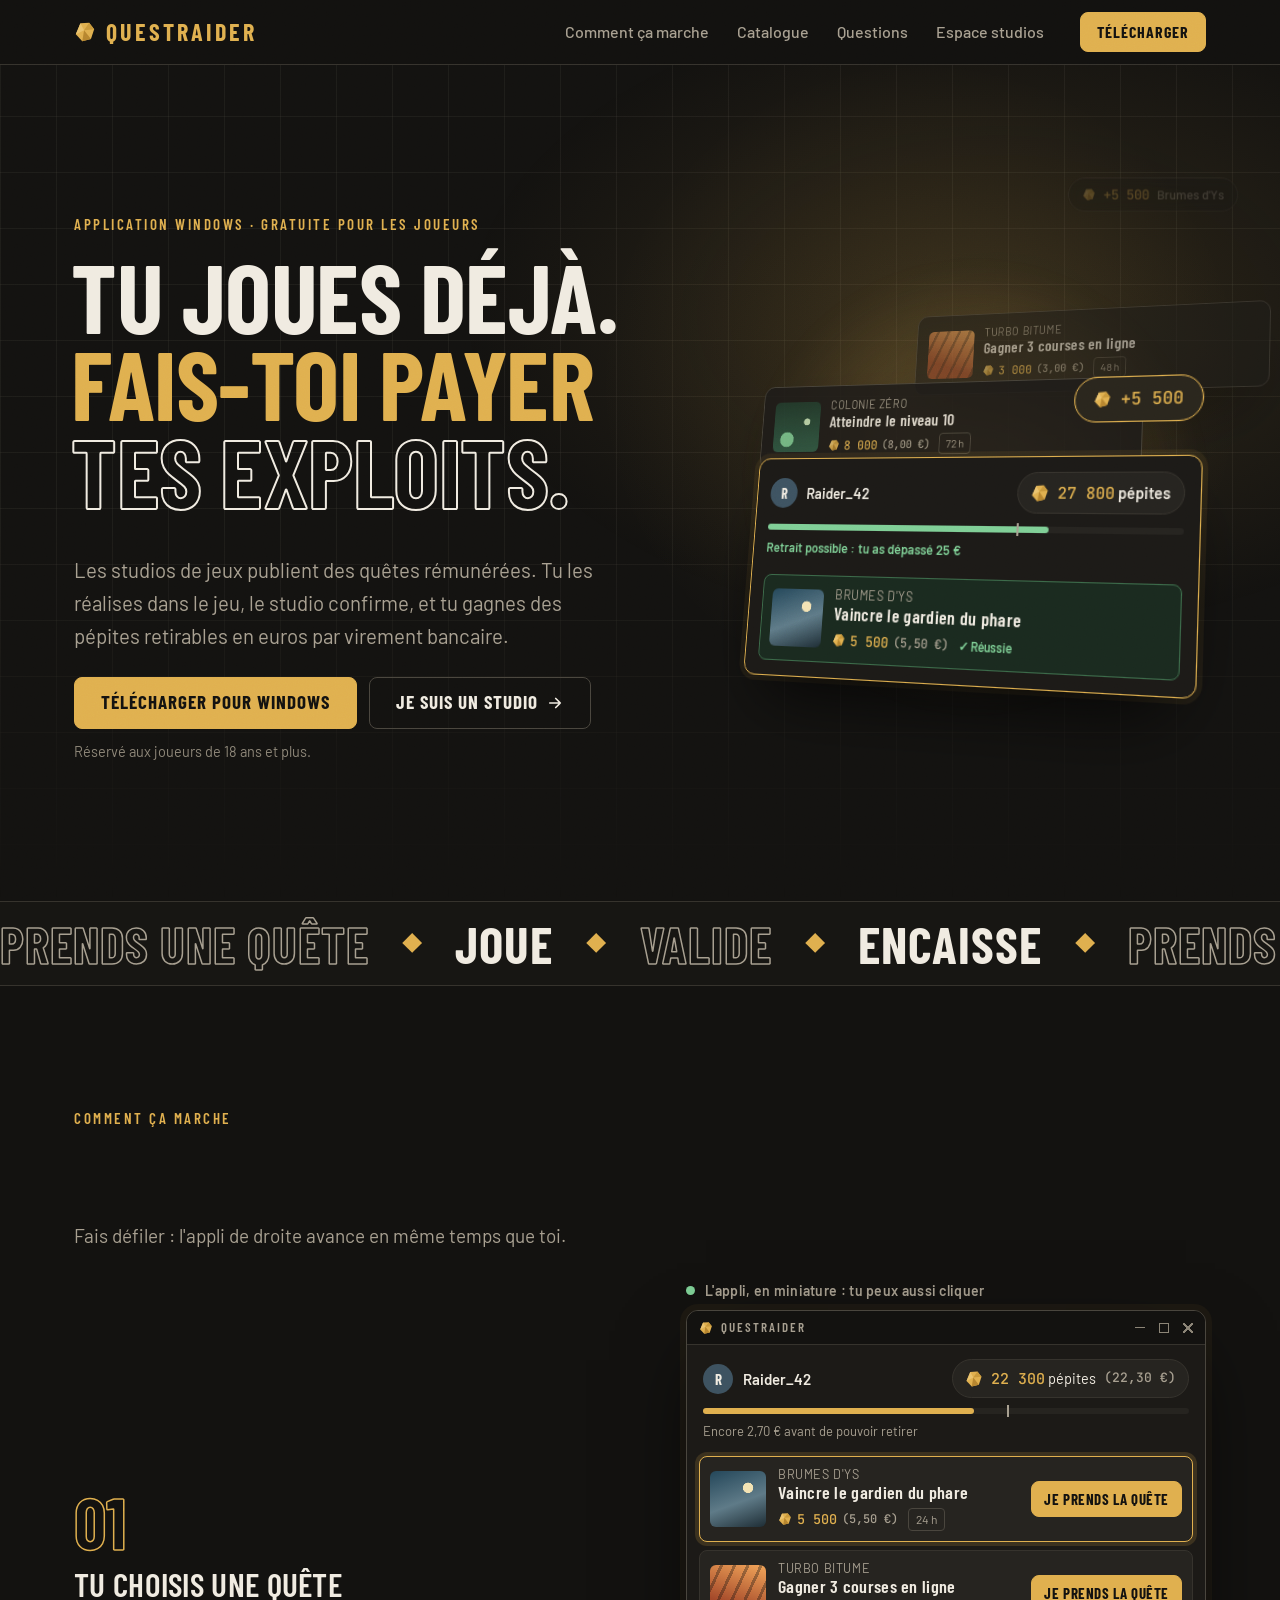
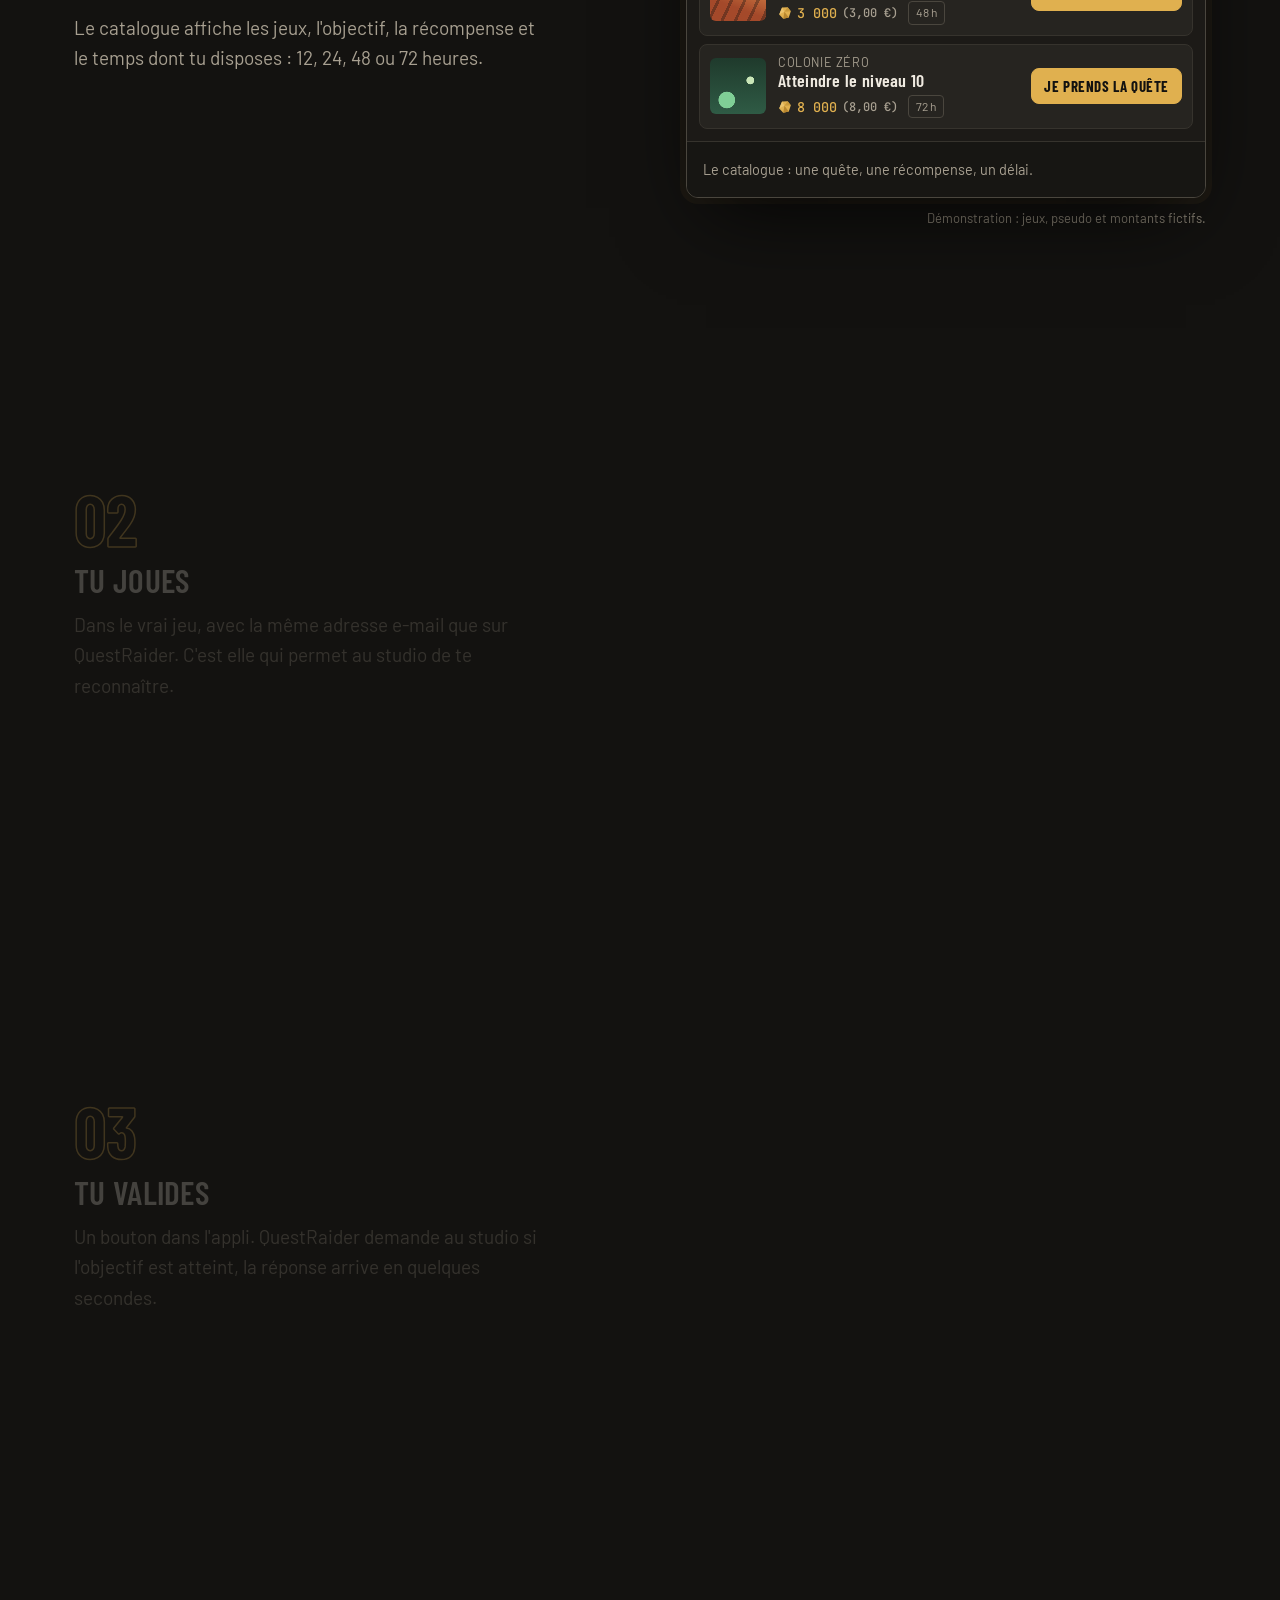
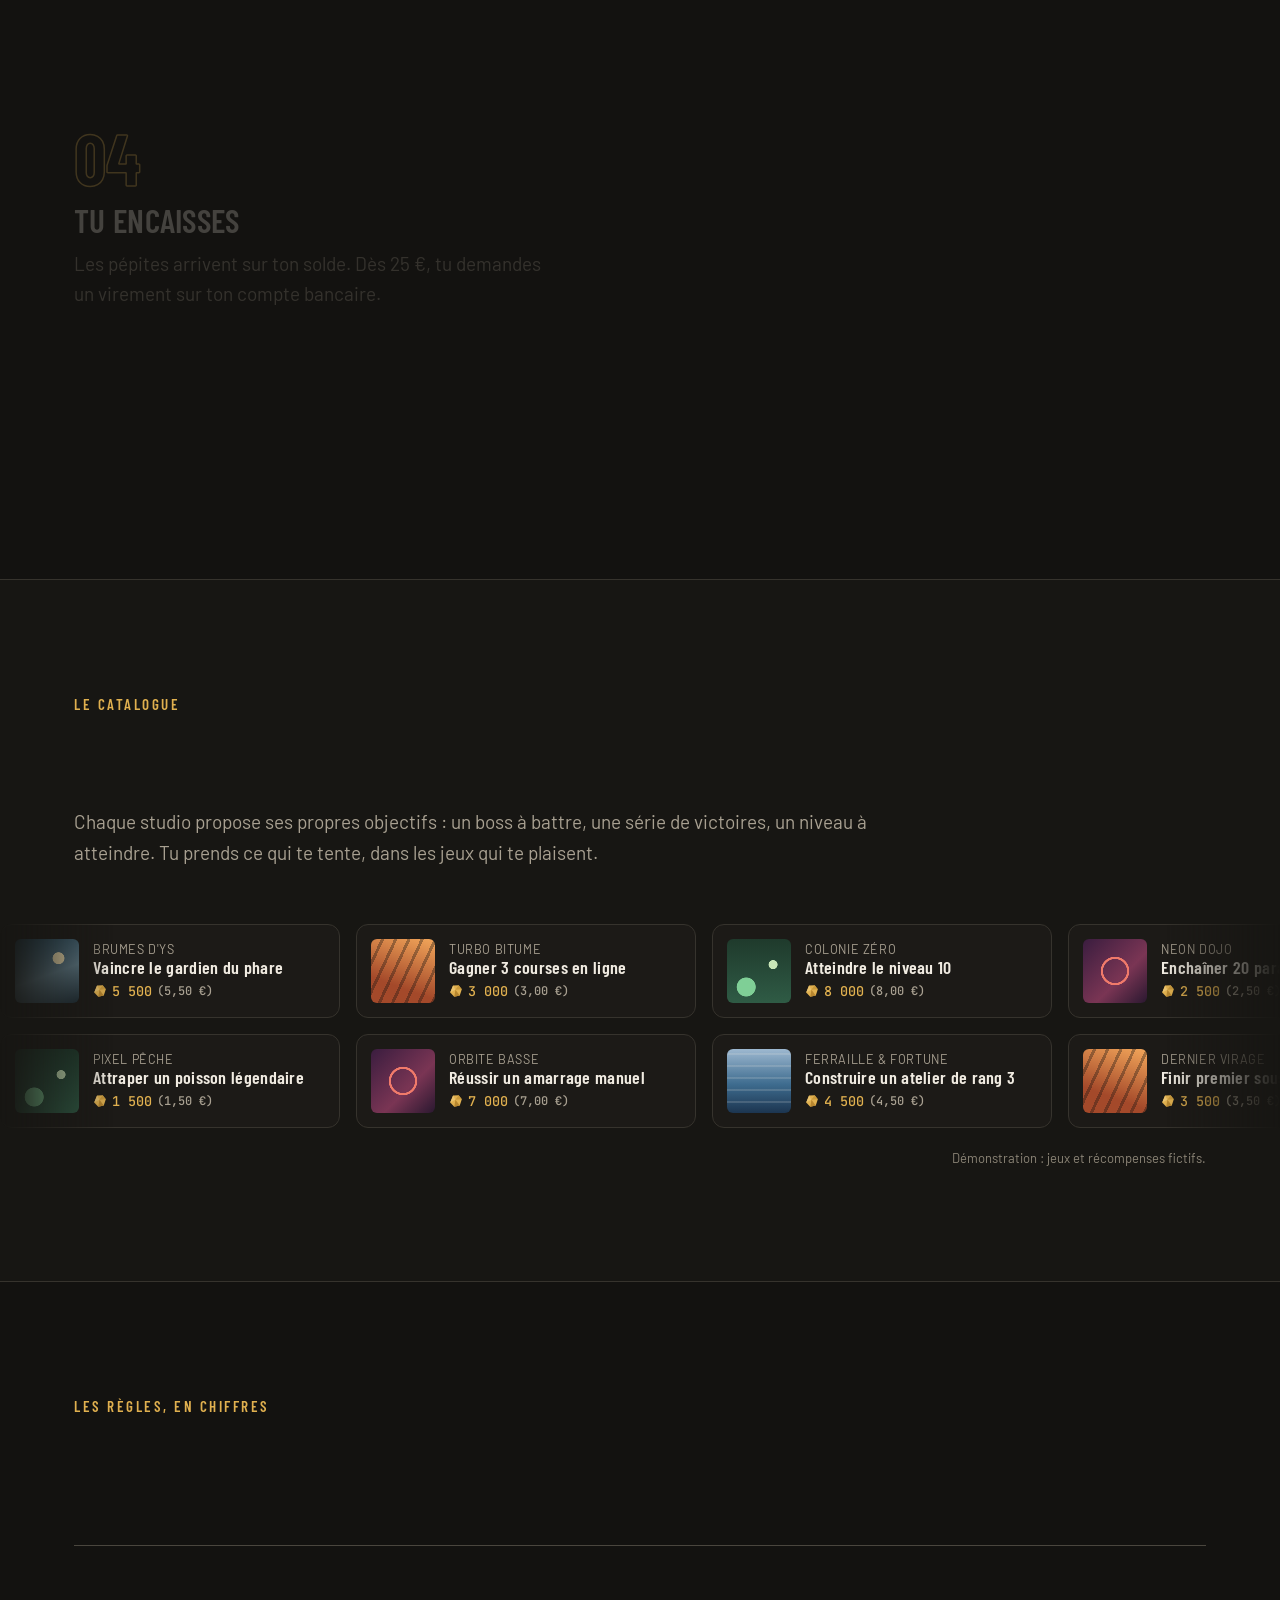
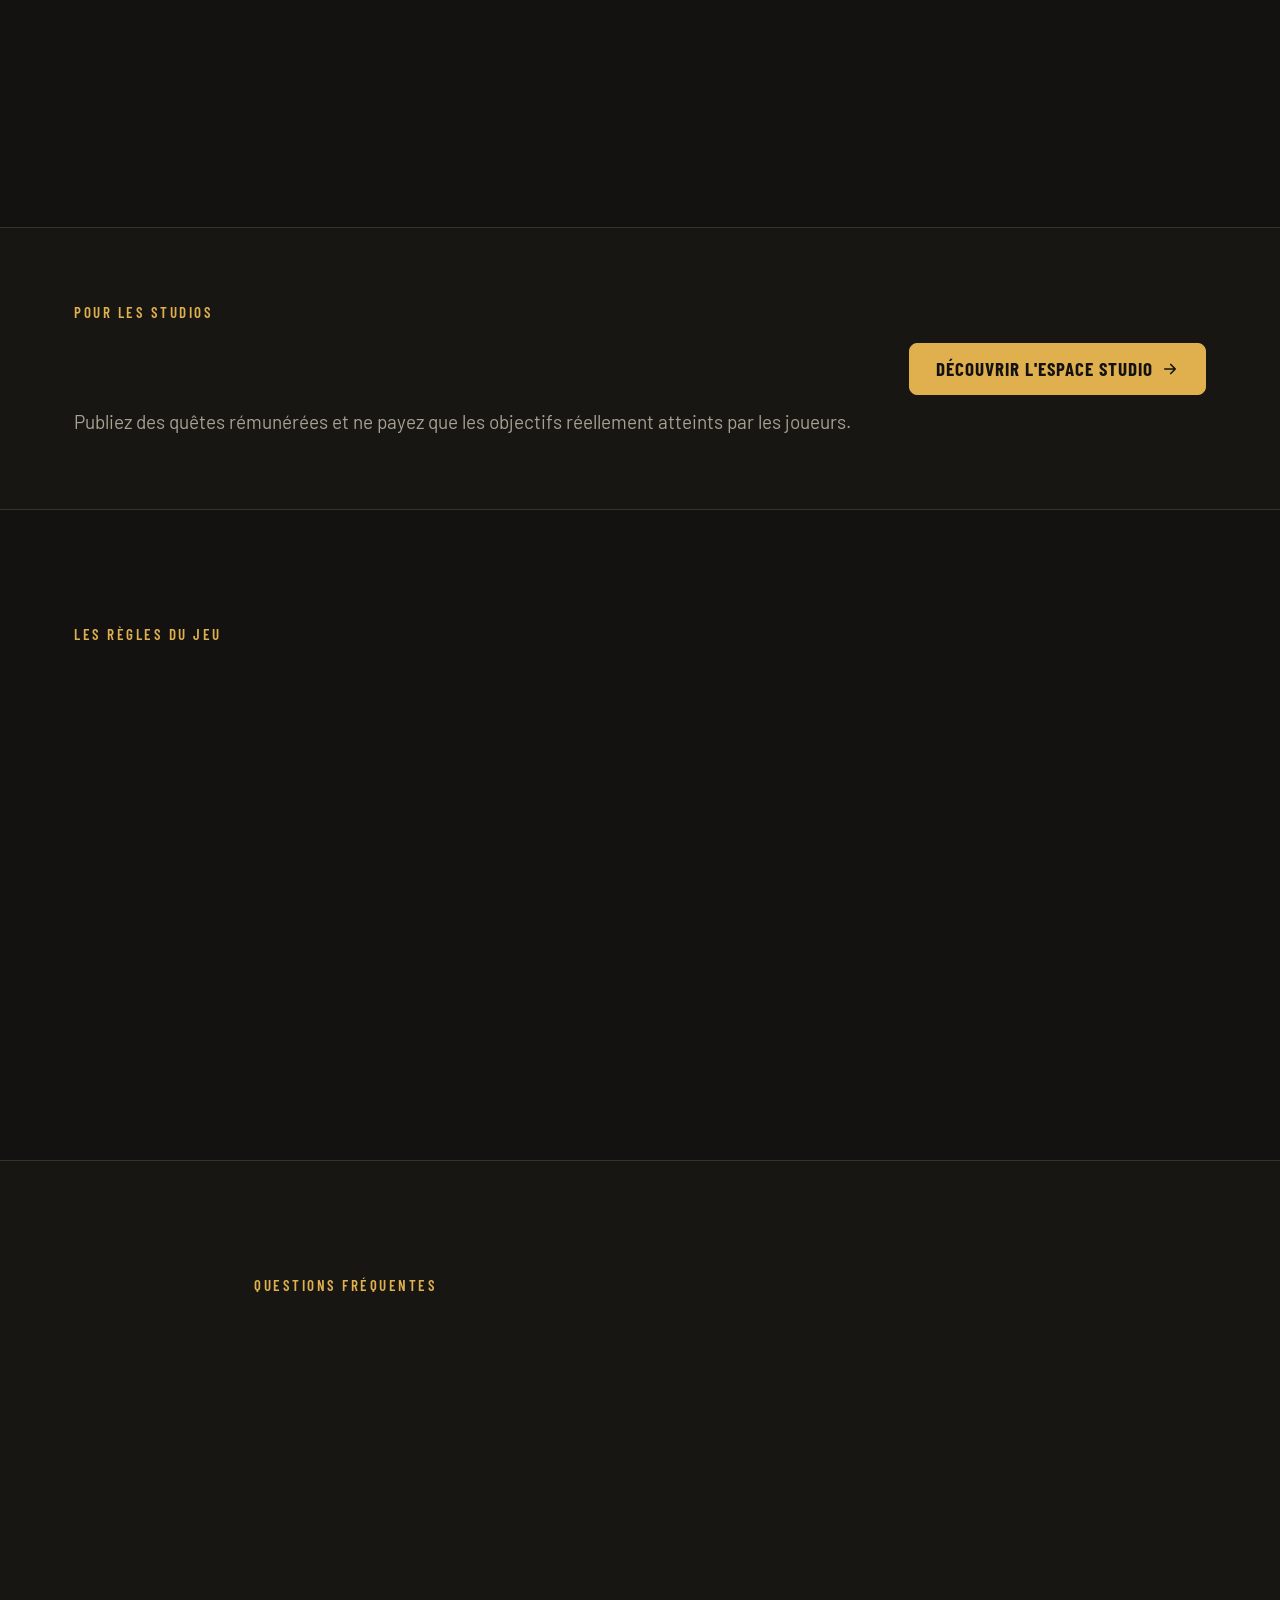
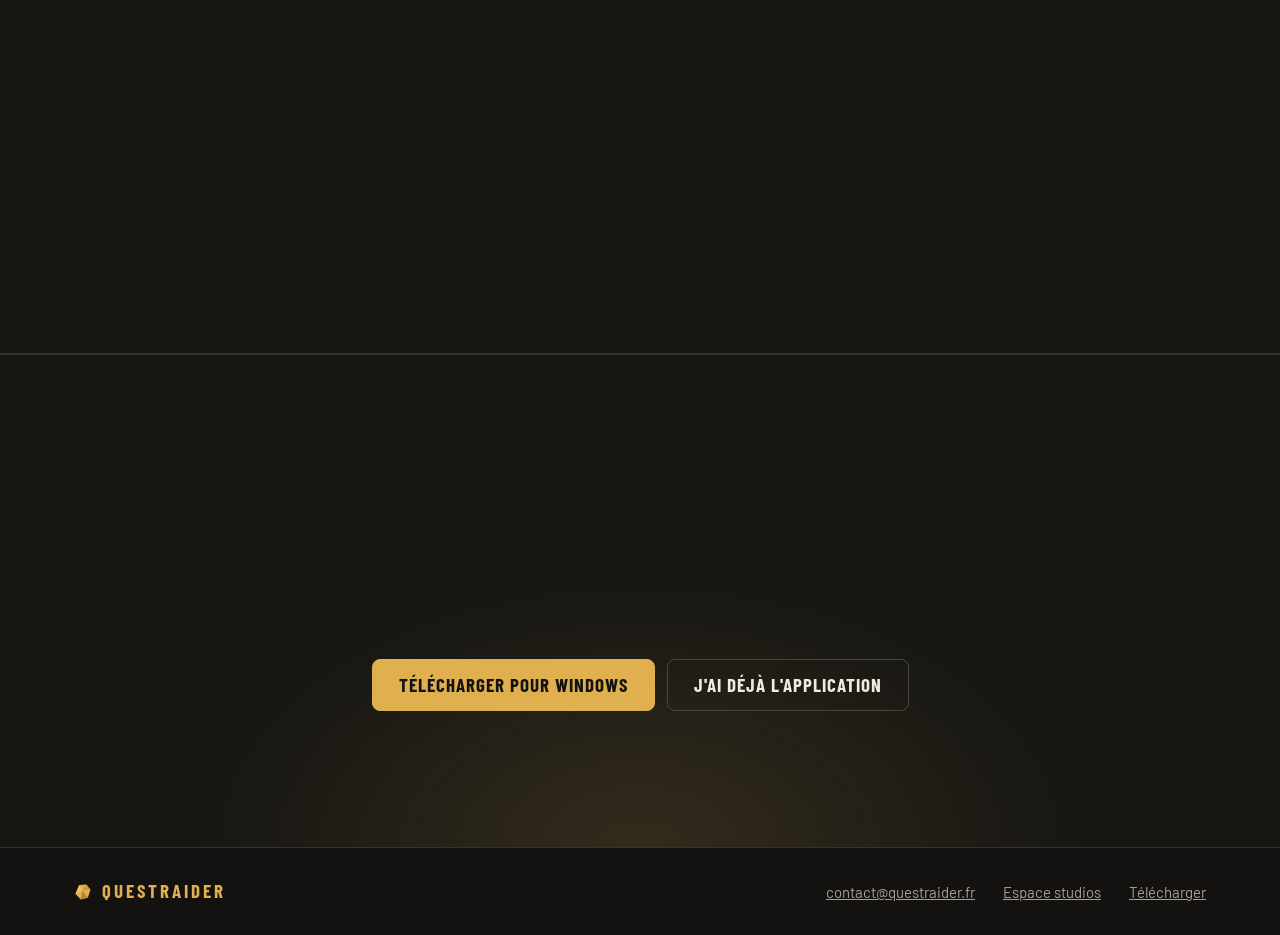
==== commit 460fa6d6: "site joueurs: v1.1.1" ====
--- a/index.html
+++ b/index.html
@@ -22,9 +22,9 @@
 <script type="application/ld+json">{"@context":"https://schema.org","@graph":[{"@type":"Organization","@id":"https://questraider.fr/#organisation","name":"QuestRaider","url":"https://questraider.fr/","logo":"https://questraider.fr/assets/img/logo.png","email":"contact@questraider.fr"},{"@type":"WebSite","@id":"https://questraider.fr/#site","url":"https://questraider.fr/","name":"QuestRaider","inLanguage":"fr-FR","publisher":{"@id":"https://questraider.fr/#organisation"}},{"@type":"SoftwareApplication","name":"QuestRaider","description":"Application qui permet de réaliser des quêtes rémunérées dans des jeux vidéo et de retirer ses gains en euros.","operatingSystem":"Windows","applicationCategory":"GameApplication","downloadUrl":"https://questraider.fr/telecharger/","offers":{"@type":"Offer","price":"0","priceCurrency":"EUR"},"publisher":{"@id":"https://questraider.fr/#organisation"}},{"@type":"FAQPage","mainEntity":[{"@type":"Question","name":"C'est quoi, une pépite ?","acceptedAnswer":{"@type":"Answer","text":"C'est l'unité de compte de QuestRaider. 1 000 pépites valent 1 €. L'appli affiche toujours les deux : « 27 300 pépites (27,30 €) »."}},{"@type":"Question","name":"Comment je récupère mon argent ?","acceptedAnswer":{"@type":"Answer","text":"Dès que ton solde atteint 25 €, tu demandes un retrait dans l'appli. Tu indiques ton identité et ton IBAN, tu déposes une pièce d'identité, et l'équipe fait le virement sur ton compte bancaire."}},{"@type":"Question","name":"Qui peut s'inscrire comme joueur ?","acceptedAnswer":{"@type":"Answer","text":"Toute personne de 18 ans ou plus, avec un PC sous Windows (64 bits)."}},{"@type":"Question","name":"Comment QuestRaider sait que j'ai réussi ?","acceptedAnswer":{"@type":"Answer","text":"Il le demande au serveur du jeu, qui te reconnaît grâce à ton adresse e-mail. Utilise donc la même adresse sur QuestRaider et sur ton compte de jeu."}},{"@type":"Question","name":"Et si le jeu dit que ce n'est pas encore réussi ?","acceptedAnswer":{"@type":"Answer","text":"Tu gardes ta place. Tu peux revalider 5 minutes plus tard, tant que le délai de la quête n'est pas écoulé. Passé ce délai, la place est libérée."}},{"@type":"Question","name":"Est-ce que c'est gratuit ?","acceptedAnswer":{"@type":"Answer","text":"Oui. L'application est gratuite pour les joueurs : ce sont les studios qui financent les récompenses des quêtes."}}]}]}</script>
 <link rel="icon" href="/favicon.svg" type="image/svg+xml">
 <link rel="preload" href="/assets/fonts/barlow-condensed-latin-700-normal.woff2" as="font" type="font/woff2" crossorigin>
-<link rel="stylesheet" href="/assets/css/style.css">
-<script src="/assets/js/main.js" defer></script>
-<script src="/assets/js/fx.js" defer></script>
+<link rel="stylesheet" href="/assets/css/style.css?v=5060636c0f">
+<script src="/assets/js/main.js?v=88662238d5" defer></script>
+<script src="/assets/js/fx.js?v=7b58a23a47" defer></script>
 </head>
 <body>
 <a class="skip" href="#contenu">Aller au contenu</a>
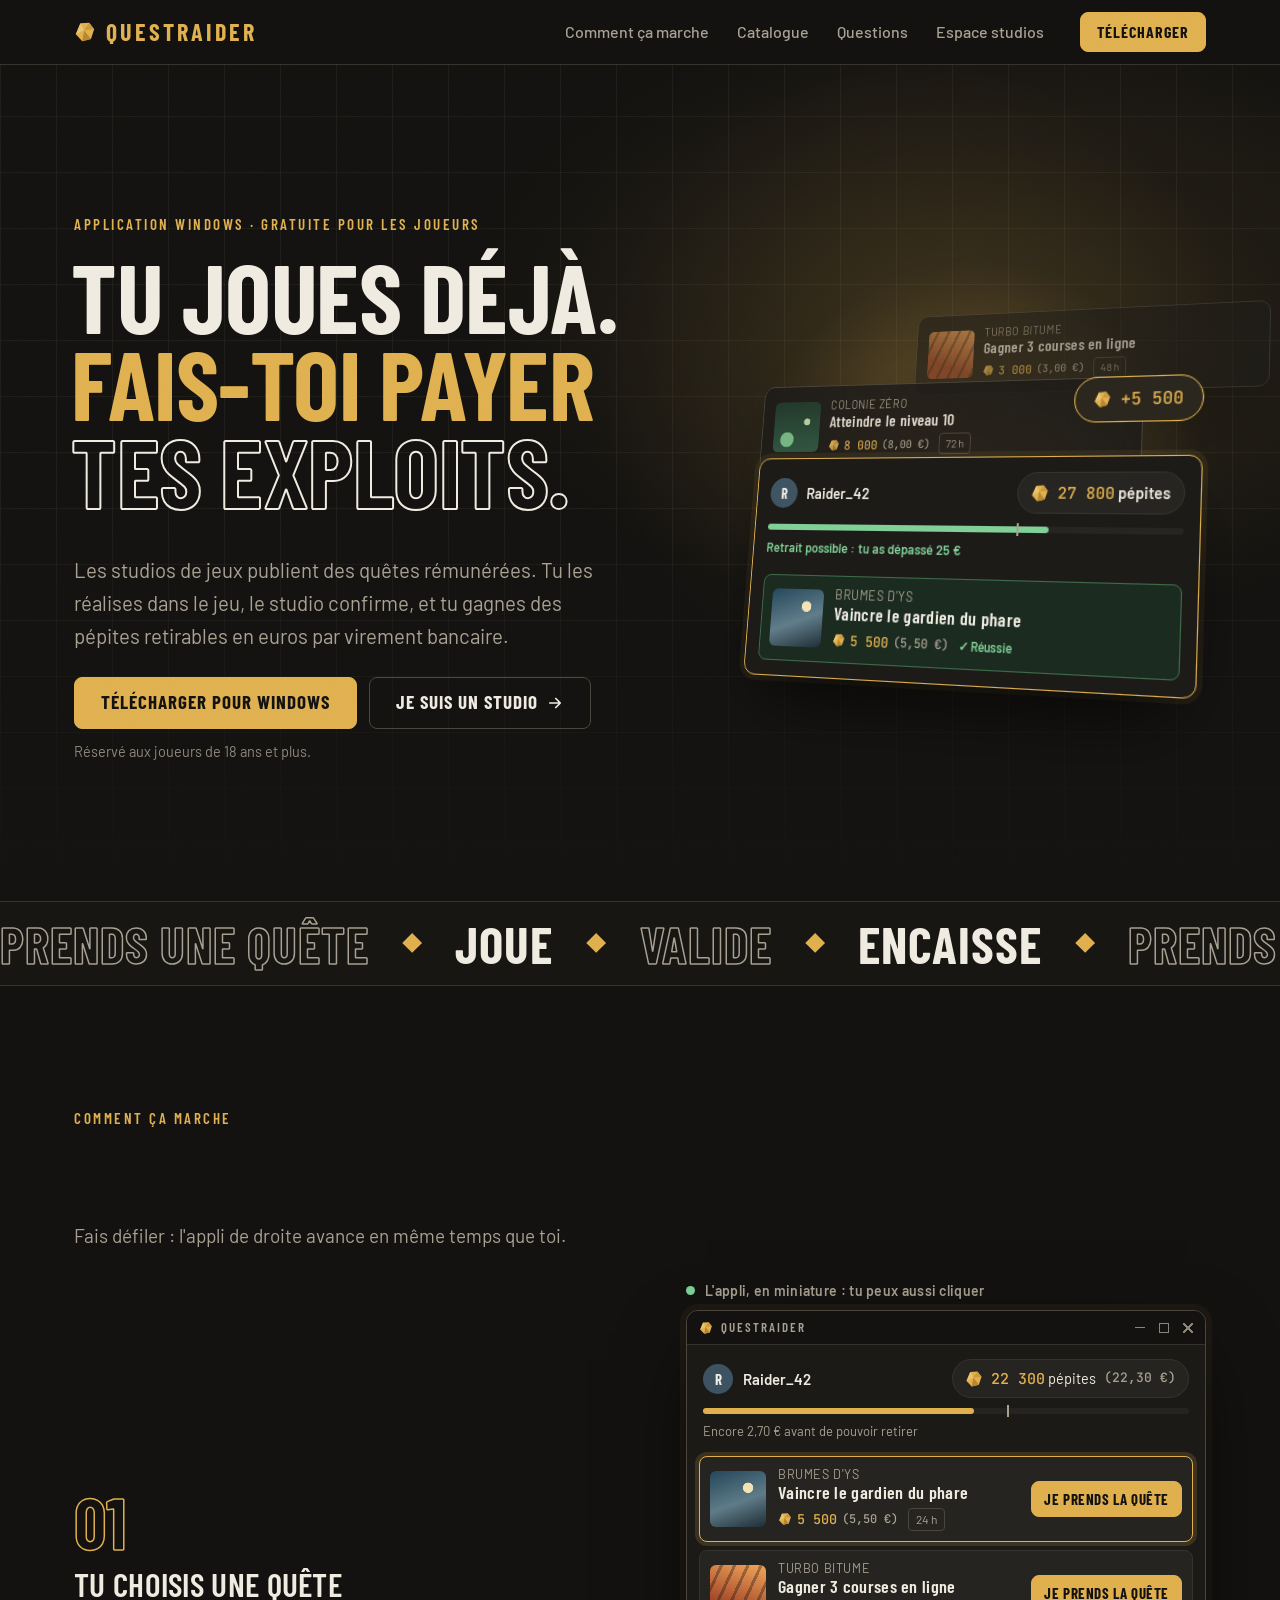
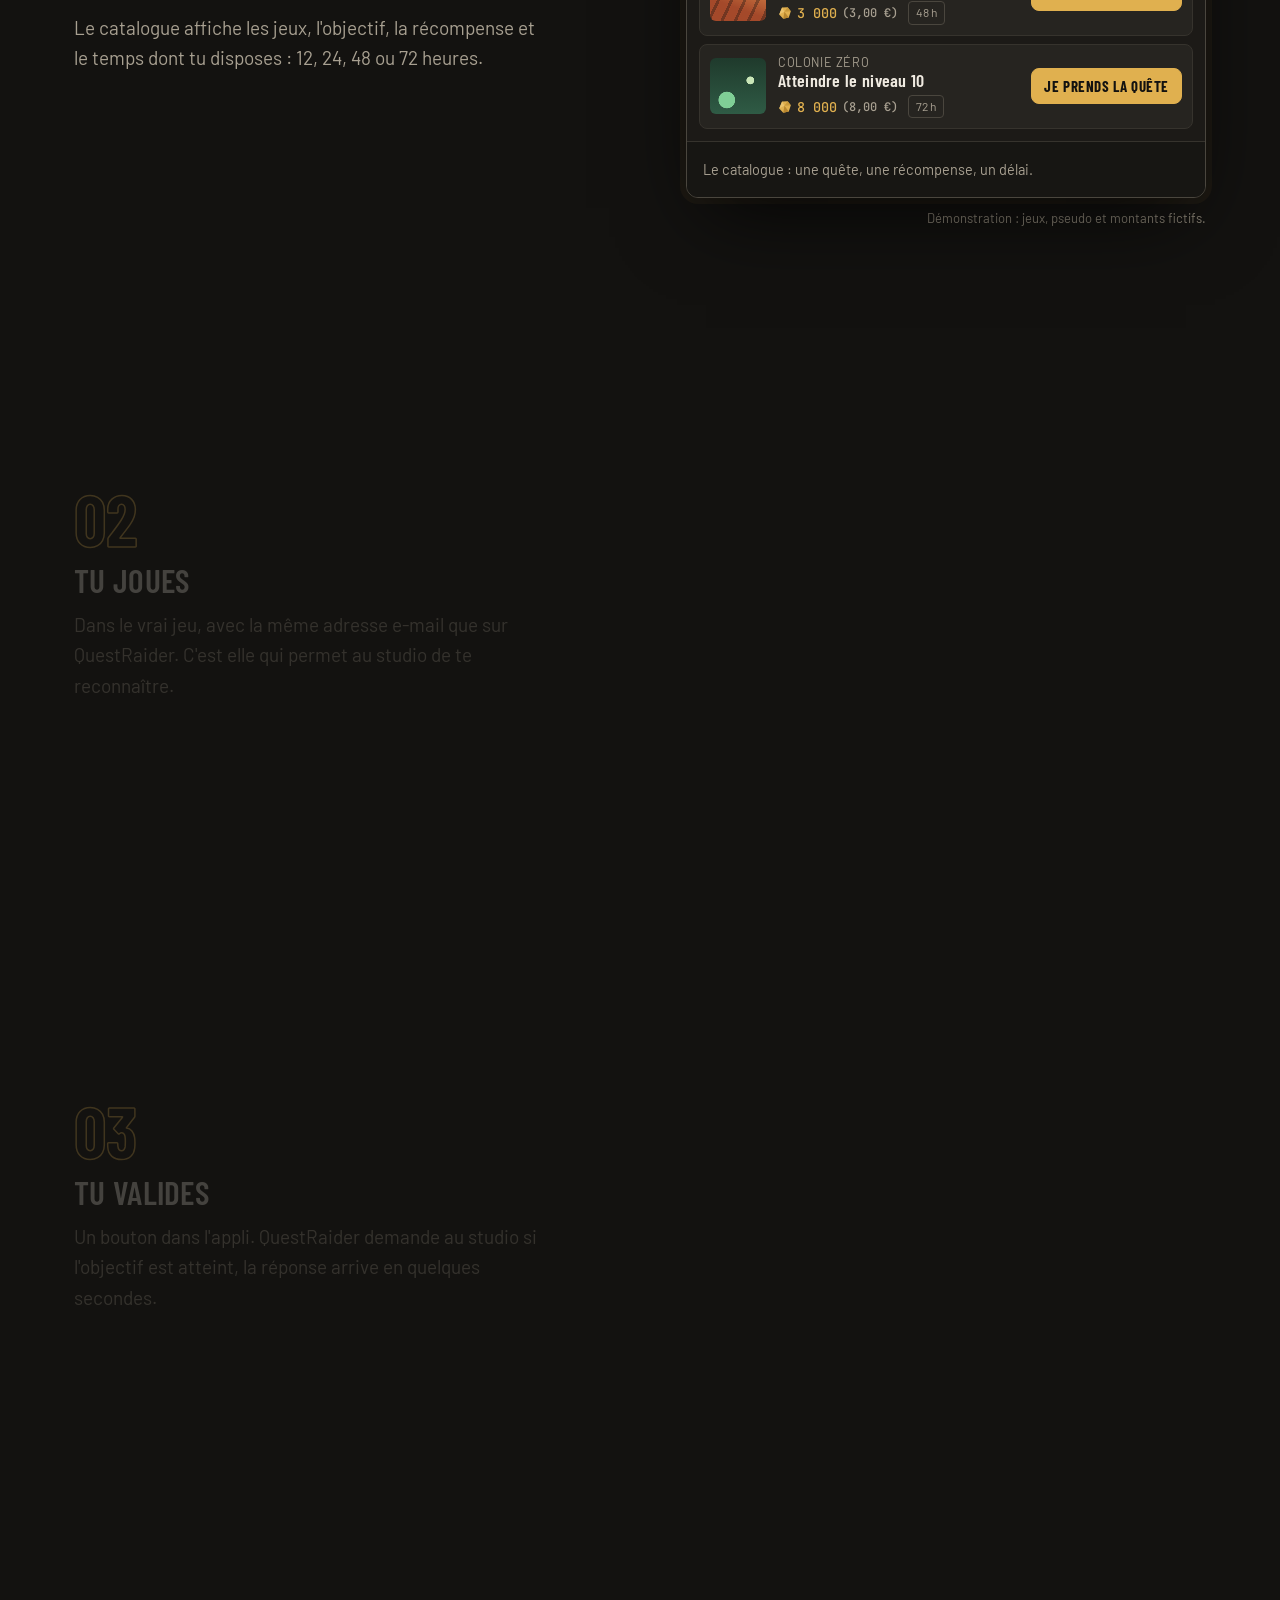
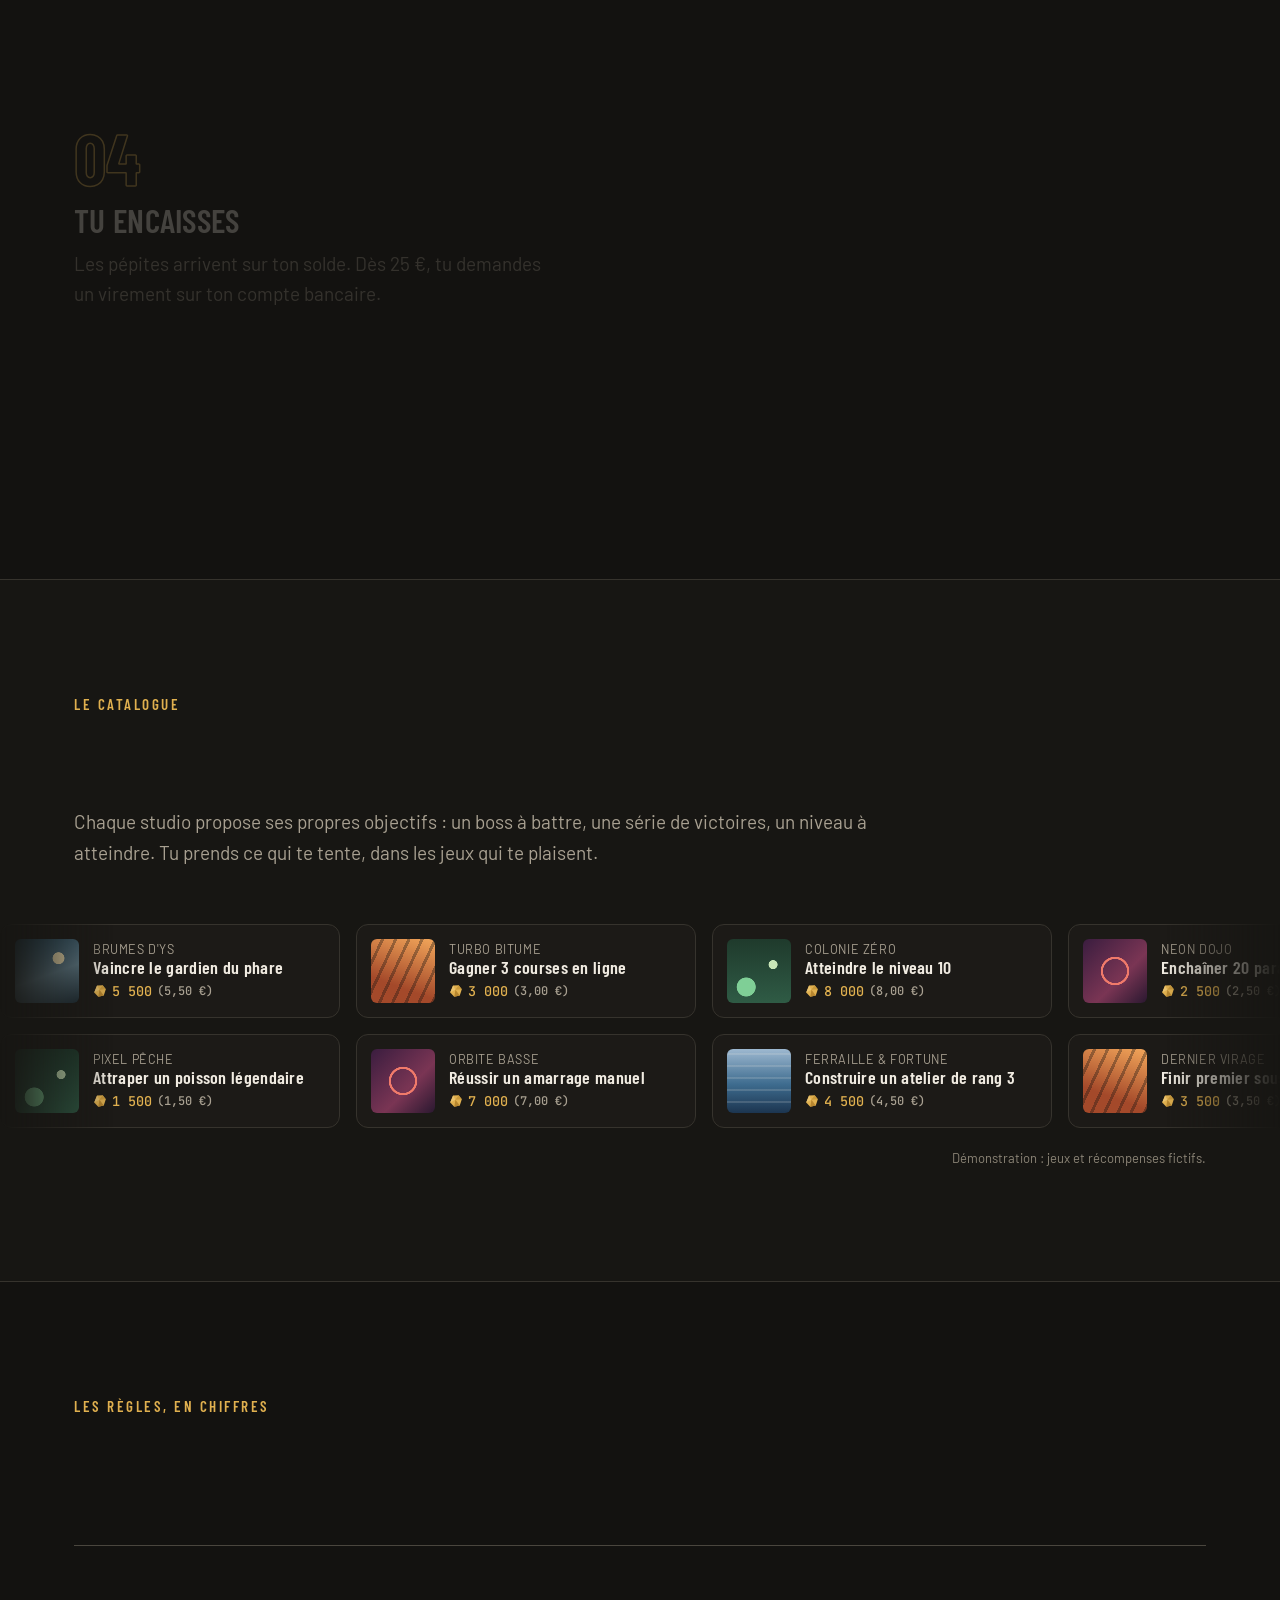
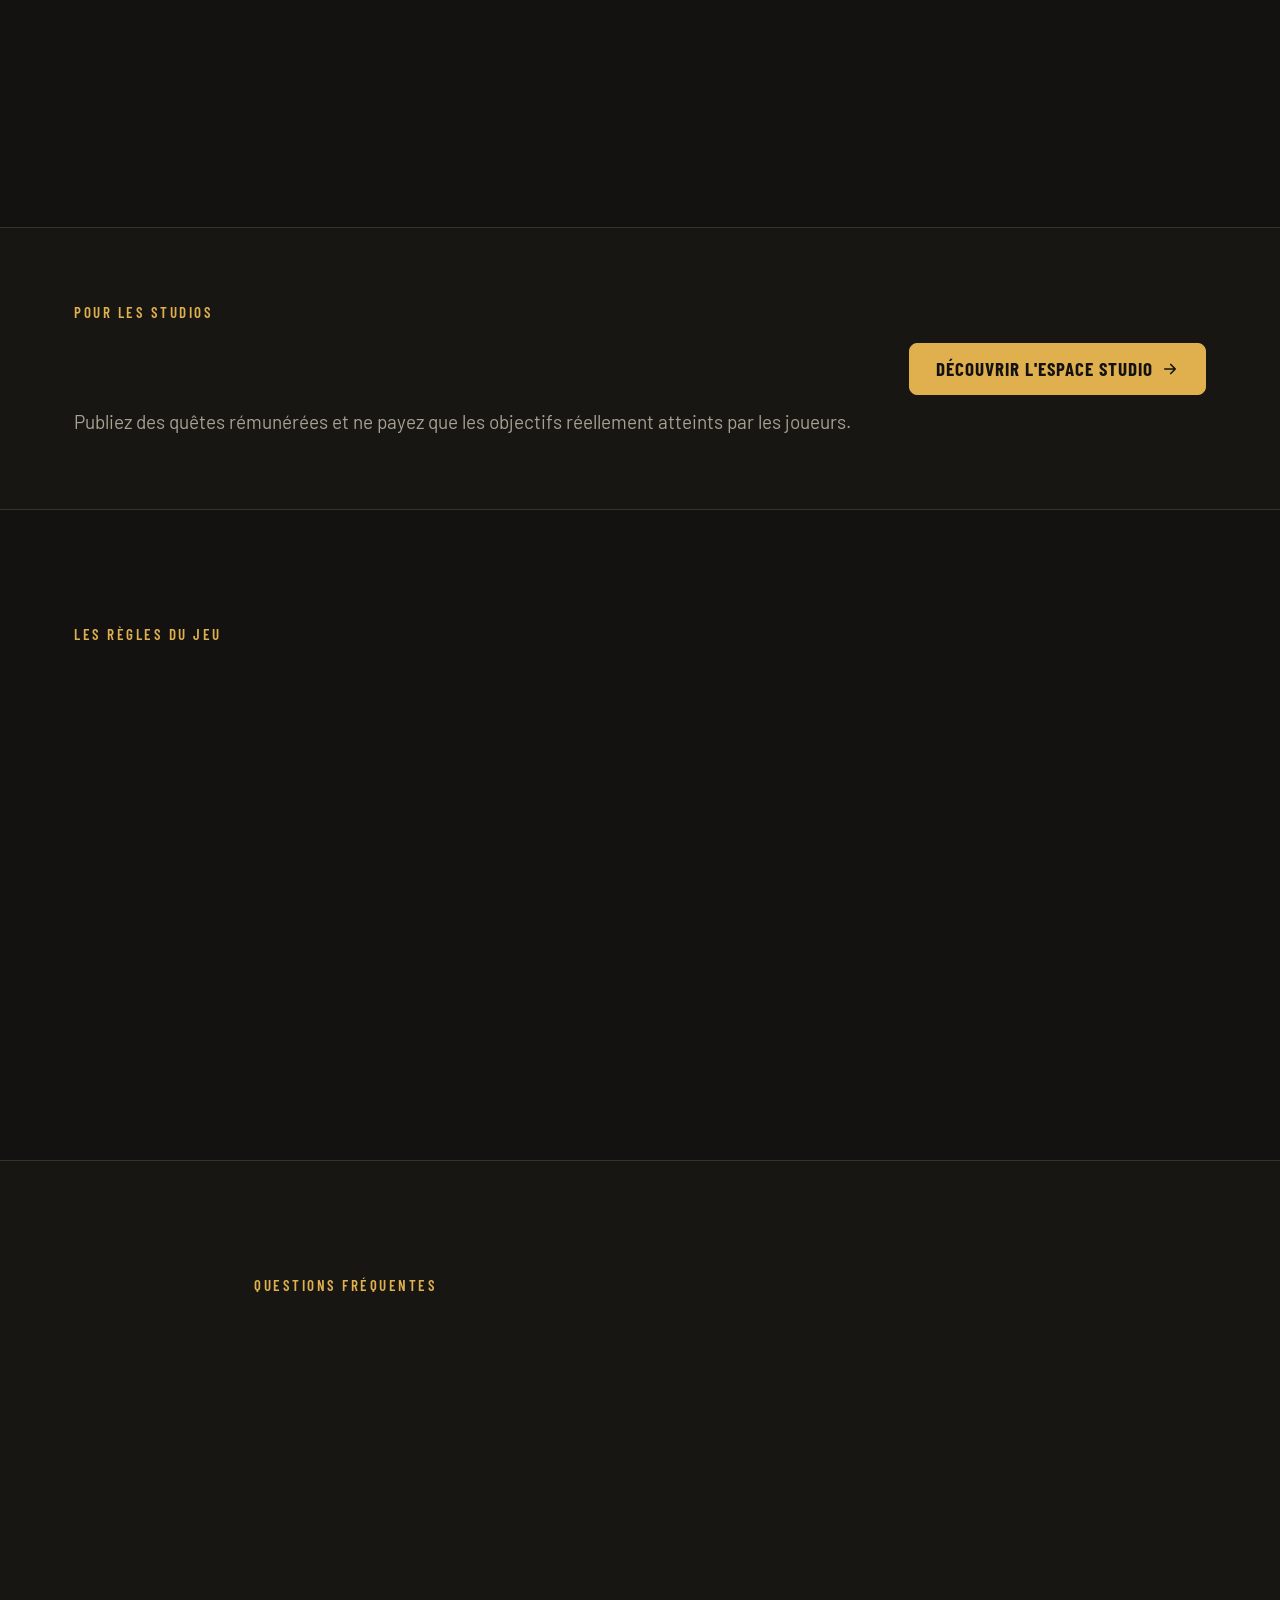
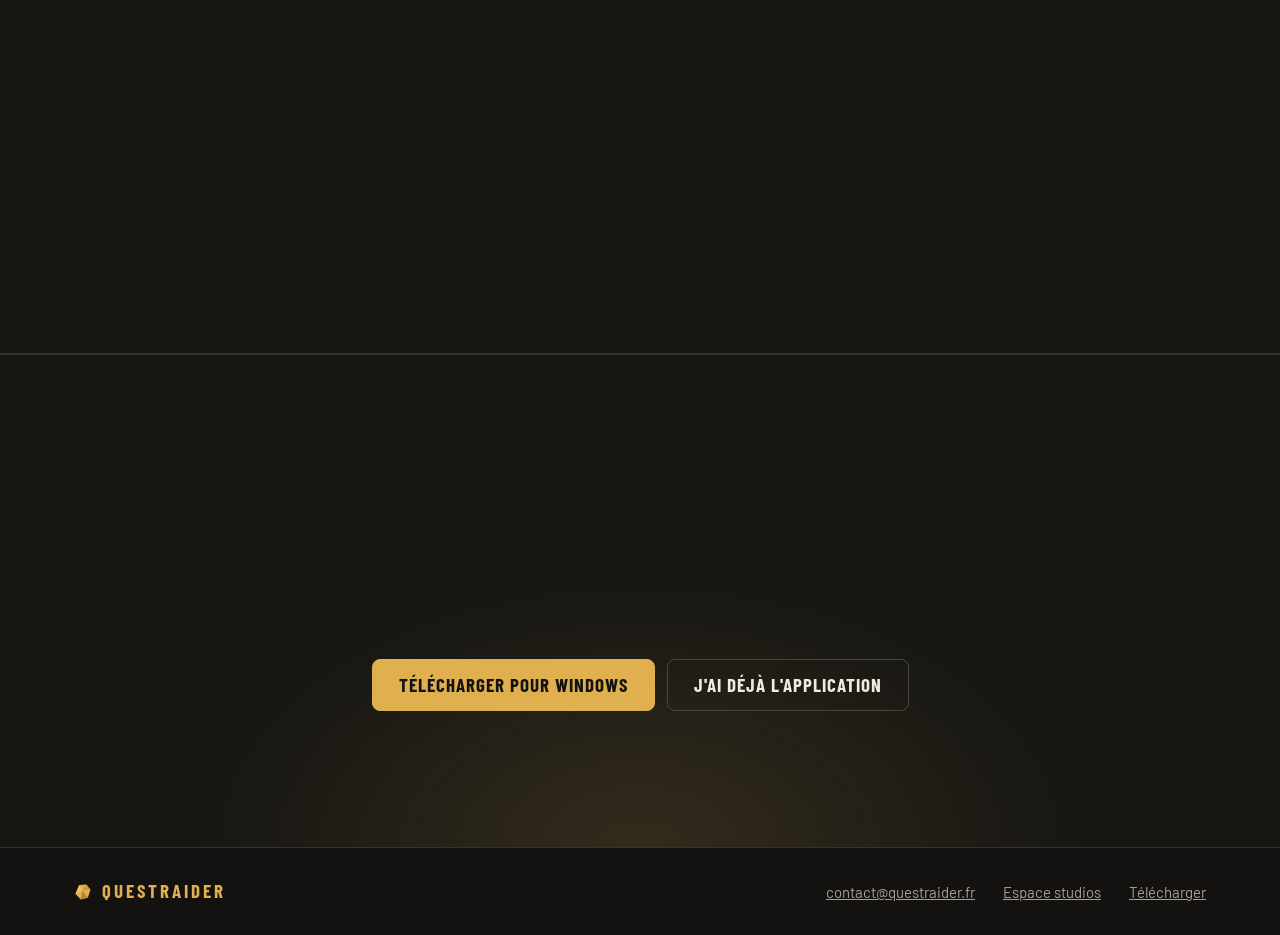
==== commit b01f2540: "site joueurs: v1.1.2" ====
--- a/index.html
+++ b/index.html
@@ -22,7 +22,7 @@
 <script type="application/ld+json">{"@context":"https://schema.org","@graph":[{"@type":"Organization","@id":"https://questraider.fr/#organisation","name":"QuestRaider","url":"https://questraider.fr/","logo":"https://questraider.fr/assets/img/logo.png","email":"contact@questraider.fr"},{"@type":"WebSite","@id":"https://questraider.fr/#site","url":"https://questraider.fr/","name":"QuestRaider","inLanguage":"fr-FR","publisher":{"@id":"https://questraider.fr/#organisation"}},{"@type":"SoftwareApplication","name":"QuestRaider","description":"Application qui permet de réaliser des quêtes rémunérées dans des jeux vidéo et de retirer ses gains en euros.","operatingSystem":"Windows","applicationCategory":"GameApplication","downloadUrl":"https://questraider.fr/telecharger/","offers":{"@type":"Offer","price":"0","priceCurrency":"EUR"},"publisher":{"@id":"https://questraider.fr/#organisation"}},{"@type":"FAQPage","mainEntity":[{"@type":"Question","name":"C'est quoi, une pépite ?","acceptedAnswer":{"@type":"Answer","text":"C'est l'unité de compte de QuestRaider. 1 000 pépites valent 1 €. L'appli affiche toujours les deux : « 27 300 pépites (27,30 €) »."}},{"@type":"Question","name":"Comment je récupère mon argent ?","acceptedAnswer":{"@type":"Answer","text":"Dès que ton solde atteint 25 €, tu demandes un retrait dans l'appli. Tu indiques ton identité et ton IBAN, tu déposes une pièce d'identité, et l'équipe fait le virement sur ton compte bancaire."}},{"@type":"Question","name":"Qui peut s'inscrire comme joueur ?","acceptedAnswer":{"@type":"Answer","text":"Toute personne de 18 ans ou plus, avec un PC sous Windows (64 bits)."}},{"@type":"Question","name":"Comment QuestRaider sait que j'ai réussi ?","acceptedAnswer":{"@type":"Answer","text":"Il le demande au serveur du jeu, qui te reconnaît grâce à ton adresse e-mail. Utilise donc la même adresse sur QuestRaider et sur ton compte de jeu."}},{"@type":"Question","name":"Et si le jeu dit que ce n'est pas encore réussi ?","acceptedAnswer":{"@type":"Answer","text":"Tu gardes ta place. Tu peux revalider 5 minutes plus tard, tant que le délai de la quête n'est pas écoulé. Passé ce délai, la place est libérée."}},{"@type":"Question","name":"Est-ce que c'est gratuit ?","acceptedAnswer":{"@type":"Answer","text":"Oui. L'application est gratuite pour les joueurs : ce sont les studios qui financent les récompenses des quêtes."}}]}]}</script>
 <link rel="icon" href="/favicon.svg" type="image/svg+xml">
 <link rel="preload" href="/assets/fonts/barlow-condensed-latin-700-normal.woff2" as="font" type="font/woff2" crossorigin>
-<link rel="stylesheet" href="/assets/css/style.css?v=5060636c0f">
+<link rel="stylesheet" href="/assets/css/style.css?v=993a941902">
 <script src="/assets/js/main.js?v=88662238d5" defer></script>
 <script src="/assets/js/fx.js?v=7b58a23a47" defer></script>
 </head>
--- a/assets/css/style.css
+++ b/assets/css/style.css
@@ -593,3 +593,8 @@
 .bulles li:nth-child(2) { right: 6%; top: 93%; }
 .bulles li:nth-child(5) { right: 24%; top: 3%; }
 @media (max-width: 1020px) { .plaque--fond { left: 24%; right: 0; } .plaque--milieu { left: 0; } .plaque--avant { right: 0; } }
+
+/* Grands écrans : le titre ne doit jamais passer à la ligne à côté des panneaux. */
+.titre { font-size: clamp(42px, 7.6vw, 104px); }
+.titre--studio { font-size: clamp(30px, 5.2vw, 74px); }
+@media (min-width: 1021px) { .ligne > span { white-space: nowrap; } }
